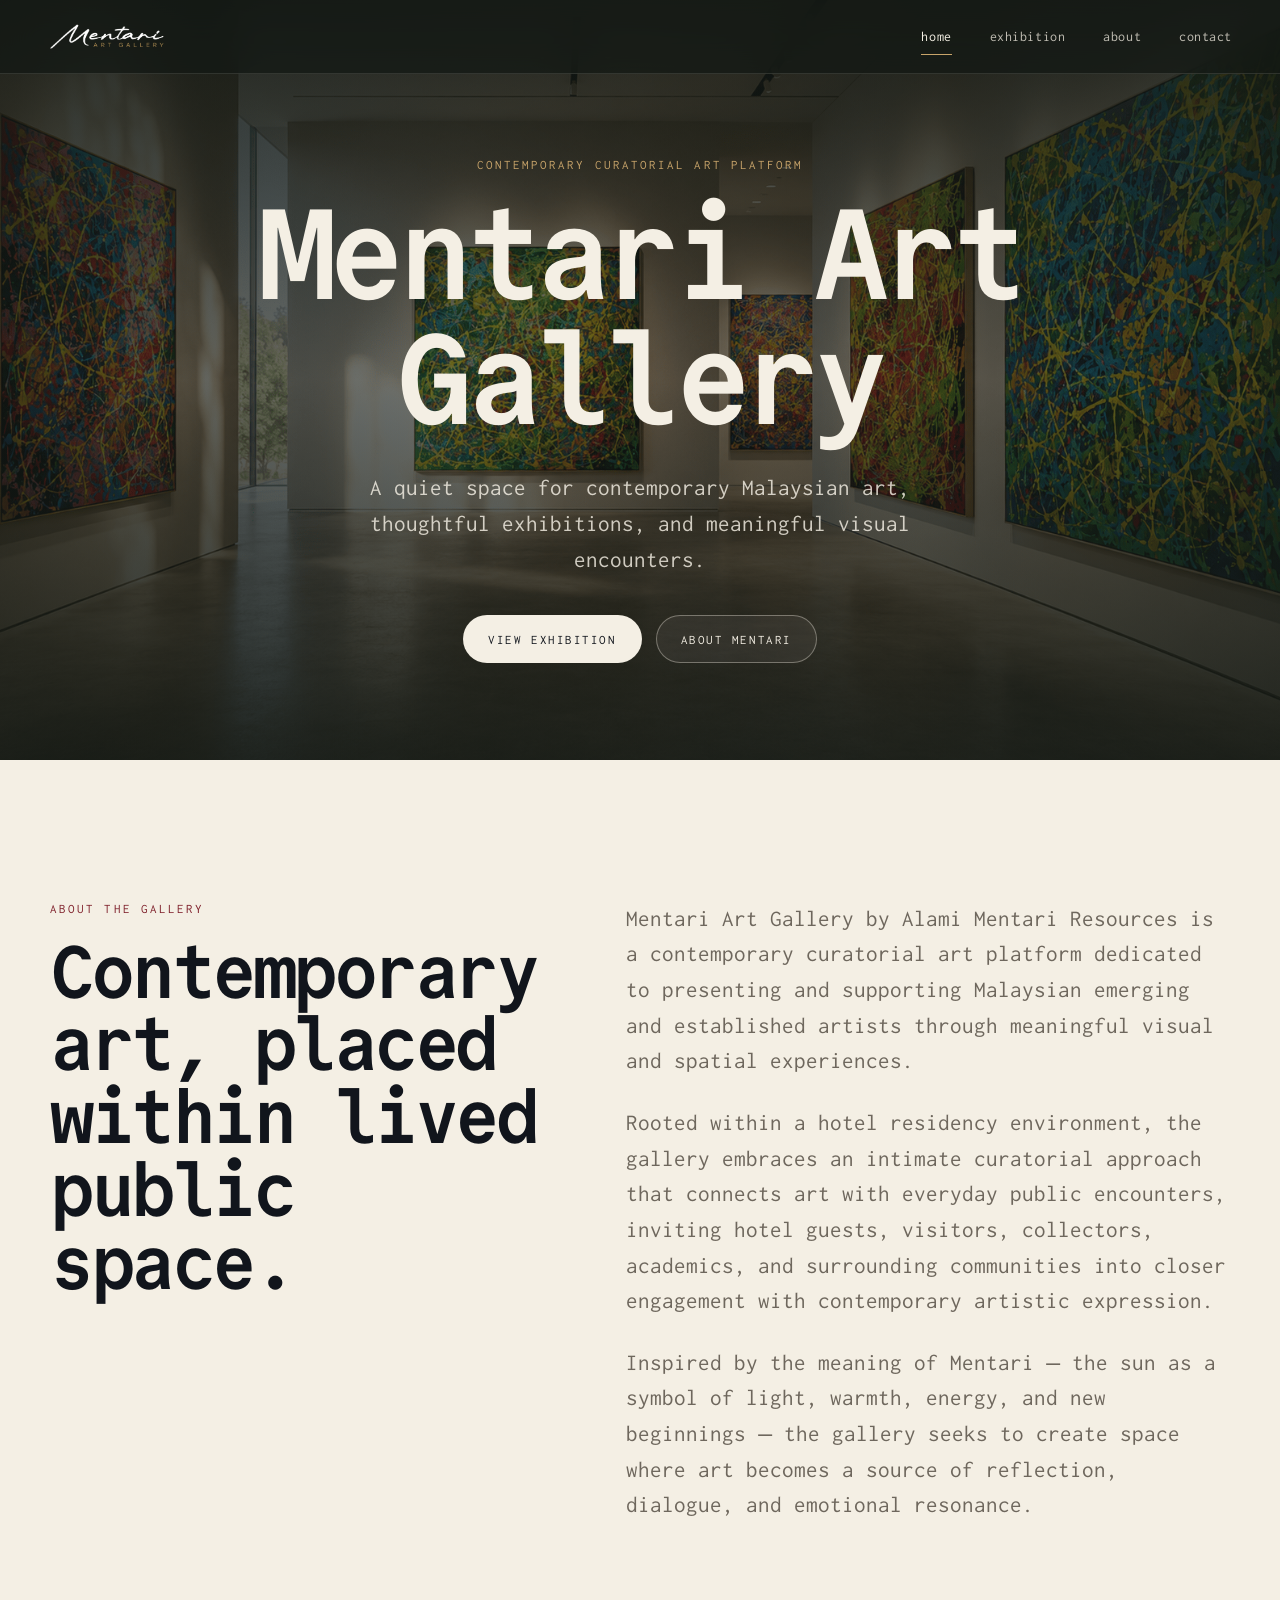
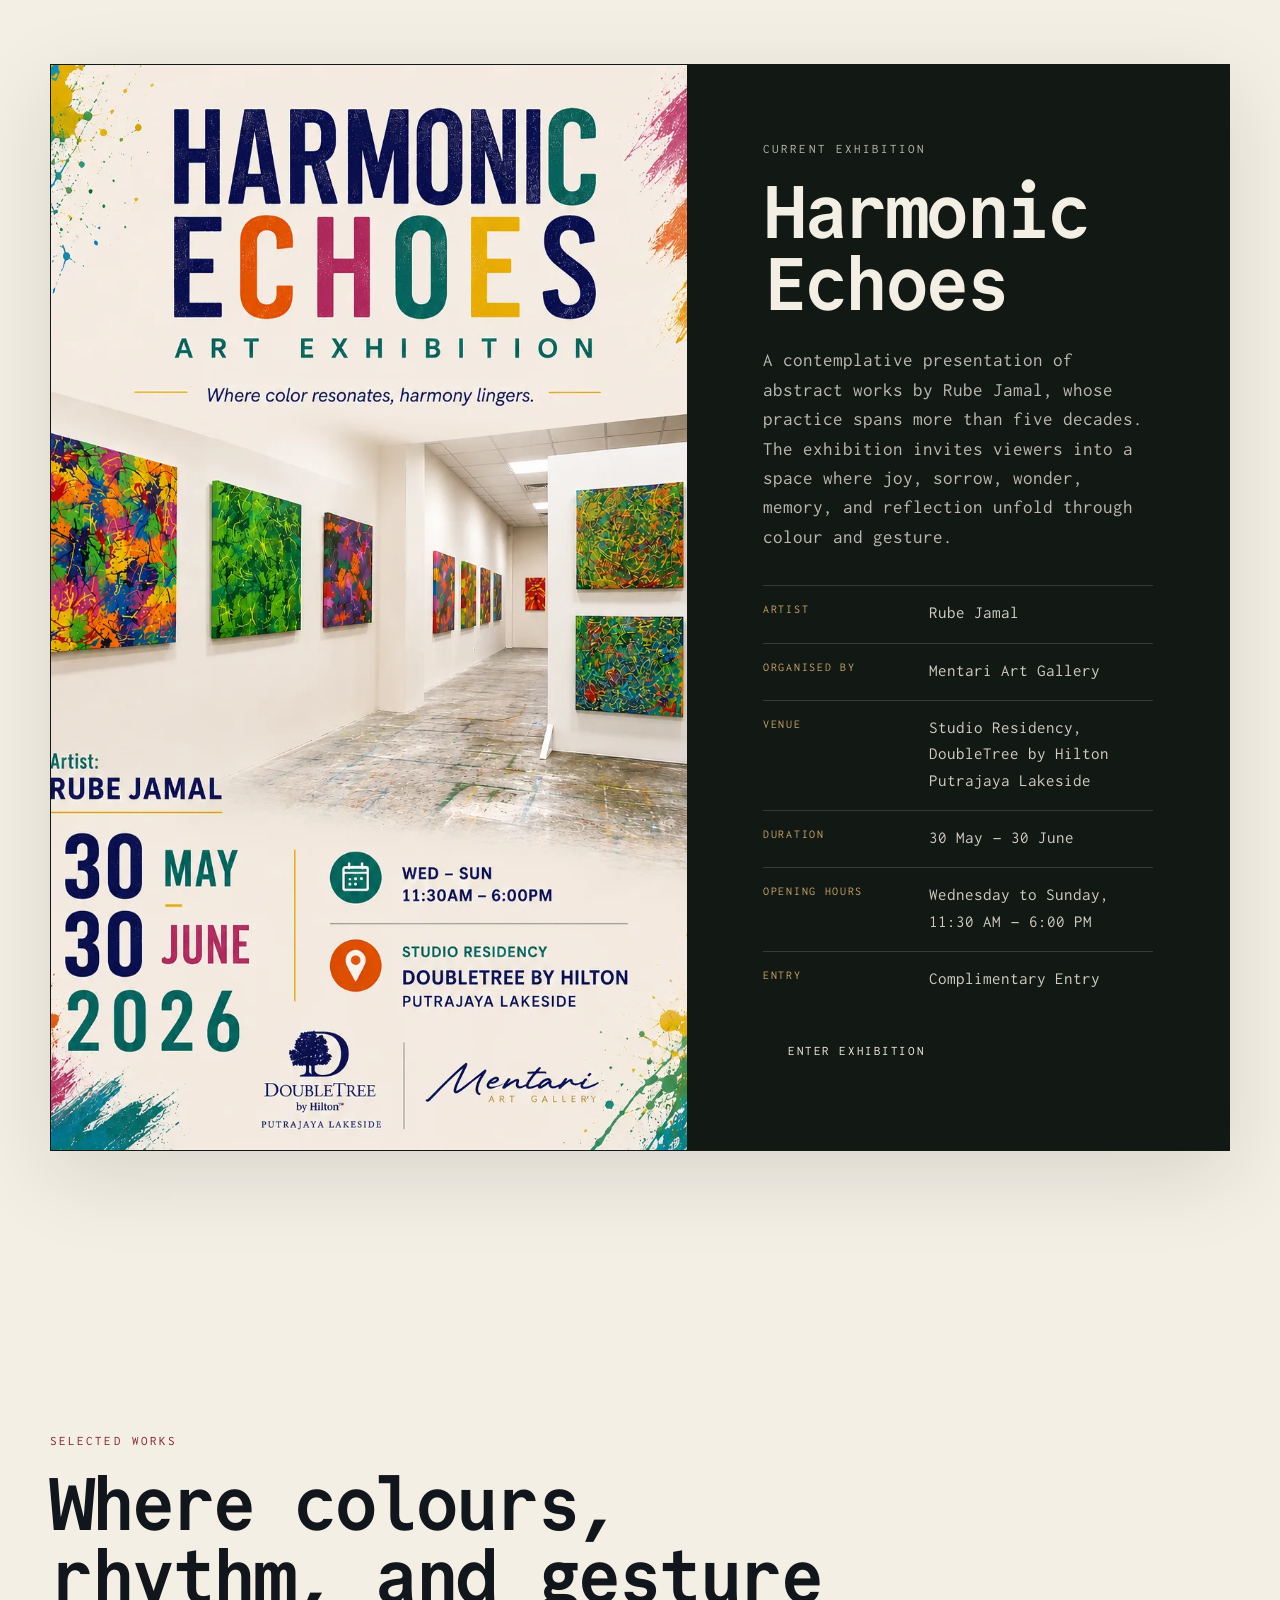
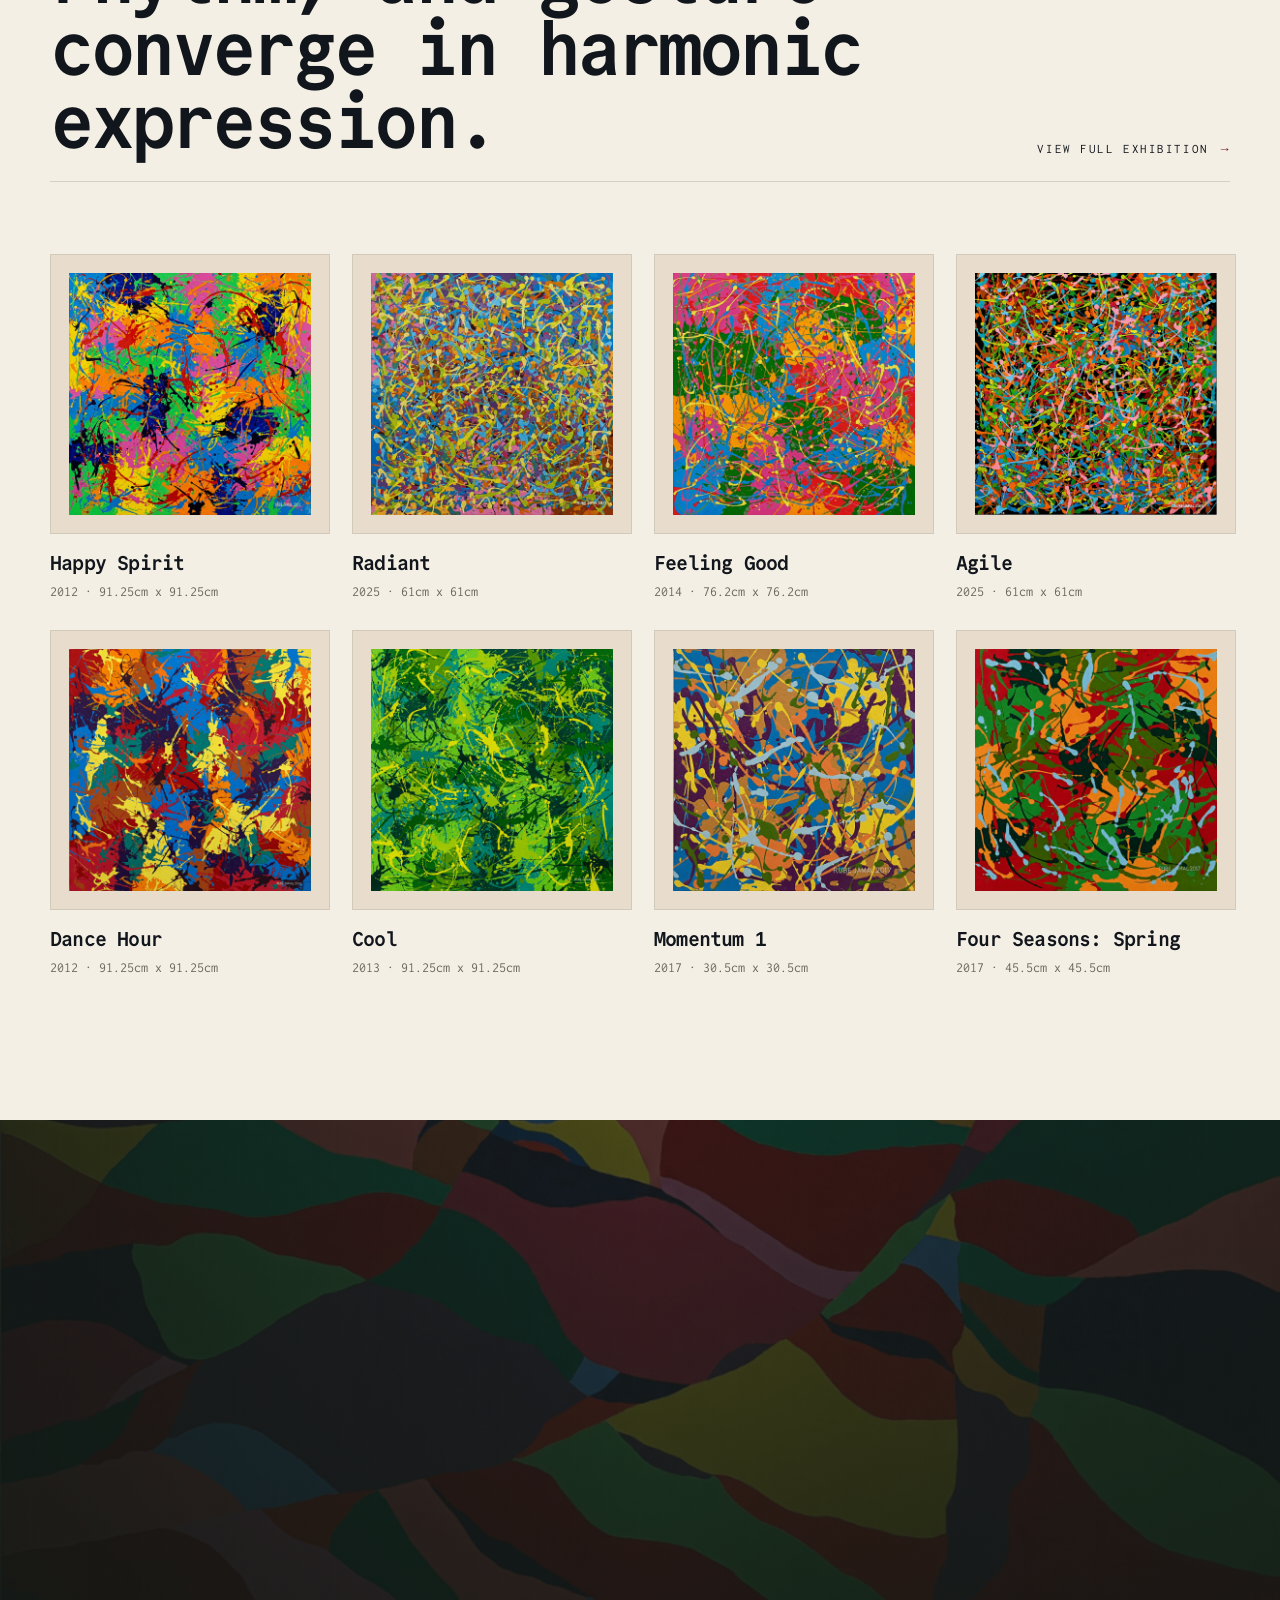
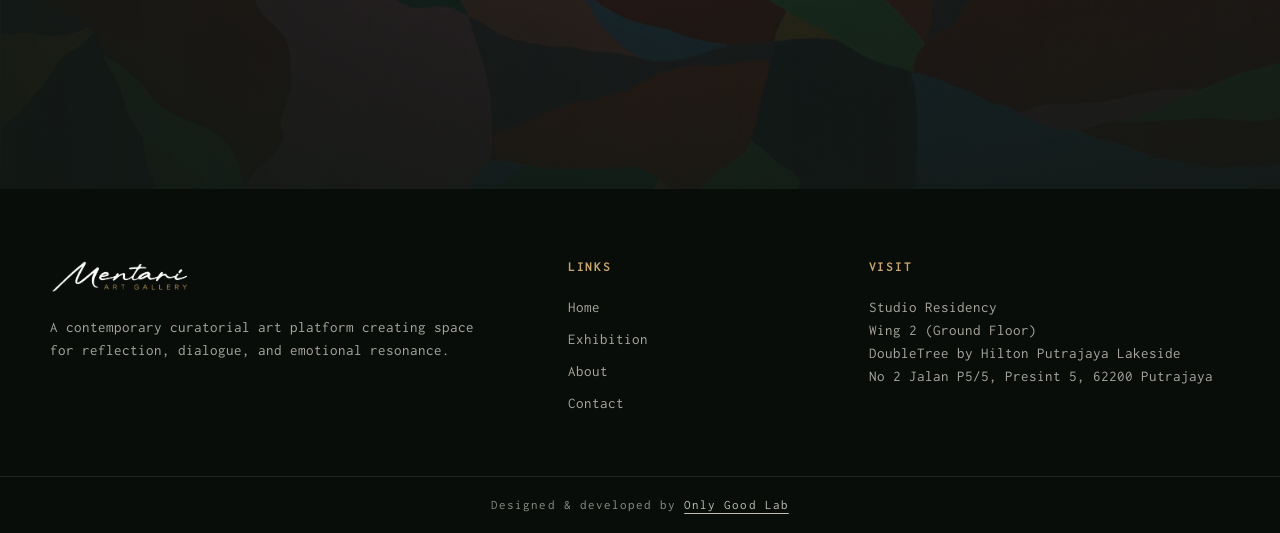
==== index.html @ 0b402d17 "Update Mentari website content and footer details" ====
<!DOCTYPE html>
<html lang="en">
<head>
  <meta charset="UTF-8" />
  <meta name="viewport" content="width=device-width, initial-scale=1.0" />
  <title>Mentari Art Gallery | Harmonic Echoes</title>
  <meta name="description" content="Mentari Art Gallery presents Harmonic Echoes, an exhibition of abstract works by Rube Jamal at Studio Residency, DoubleTree by Hilton Putrajaya Lakeside." />

  <link rel="icon" href="img/logo.png" />
  <link rel="stylesheet" href="css/style.css" />
</head>
<body>
  <header class="site-header" data-header>
    <a href="index.html" class="brand" aria-label="Mentari Art Gallery home">
      <img src="img/logo.png" alt="Mentari Art Gallery" />
    </a>

<button class="nav-toggle" type="button" aria-label="Open menu" aria-expanded="false" data-nav-toggle>
  <img src="img/menu-open.png" alt="" class="menu-icon menu-icon-open" />
  <img src="img/menu-close.png" alt="" class="menu-icon menu-icon-close" />
</button>

<nav class="site-nav" data-nav>
  <a href="index.html" class="active">home</a>
  <a href="exhibition.html">exhibition</a>
  <a href="#about">about</a>
  <a href="#visit">contact</a>
</nav>
  </header>

  <main>
<section class="hero home-hero">
  <div class="hero-bg">
    <img src="img/herobg.png" alt="" />
  </div>
  <div class="hero-overlay"></div>

  <div class="container hero-content hero-centered reveal">
<p class="eyebrow">Contemporary curatorial art platform</p>    <h1>Mentari Art Gallery</h1>
    <p class="hero-copy">
      A quiet space for contemporary Malaysian art, thoughtful exhibitions, and meaningful visual encounters.
    </p>
    <div class="hero-actions">
      <a href="exhibition.html" class="btn btn-light">View Exhibition</a>
      <a href="#about" class="btn btn-ghost-light">About Mentari</a>
    </div>
  </div>
</section>
    <section class="section about-section" id="about">
      <div class="container split-grid">
        <div class="section-kicker reveal">
          <p class="eyebrow dark">About the gallery</p>
          <h2>Contemporary art, placed within lived public space.</h2>
        </div>

        <div class="editorial-copy reveal">
          <p>
            Mentari Art Gallery by Alami Mentari Resources is a contemporary curatorial art platform dedicated to presenting and supporting Malaysian emerging and established artists through meaningful visual and spatial experiences.
          </p>
          <p>
            Rooted within a hotel residency environment, the gallery embraces an intimate curatorial approach that connects art with everyday public encounters, inviting hotel guests, visitors, collectors, academics, and surrounding communities into closer engagement with contemporary artistic expression.
          </p>
          <p>
            Inspired by the meaning of Mentari — the sun as a symbol of light, warmth, energy, and new beginnings — the gallery seeks to create space where art becomes a source of reflection, dialogue, and emotional resonance.
          </p>
        </div>
      </div>
    </section>

<section class="section feature-section" id="exhibition">
  <div class="container">
    <article class="exhibition-feature reveal">
      <div class="feature-image">
        <img src="img/exhibition.webp" alt="Harmonic Echoes exhibition view" loading="lazy" />
      </div>

      <div class="feature-panel">
        <p class="eyebrow">Current exhibition</p>
        <h2>Harmonic Echoes</h2>

        <div class="feature-mobile-image">
          <img src="img/exhibition.webp" alt="Harmonic Echoes exhibition view" loading="lazy" />
        </div>

        <p class="feature-description">
          A contemplative presentation of abstract works by Rube Jamal, whose practice spans more than five decades. The exhibition invites viewers into a space where joy, sorrow, wonder, memory, and reflection unfold through colour and gesture.
        </p>

        <dl class="info-list compact feature-info">
          <div>
            <dt>Artist</dt>
            <dd>Rube Jamal</dd>
          </div>

          <div>
            <dt>Organised by</dt>
            <dd>Mentari Art Gallery</dd>
          </div>

          <div>
            <dt>Venue</dt>
            <dd>Studio Residency, DoubleTree by Hilton Putrajaya Lakeside</dd>
          </div>

          <div>
            <dt>Duration</dt>
            <dd>30 May – 30 June</dd>
          </div>

          <div>
            <dt>Opening hours</dt>
            <dd>Wednesday to Sunday, 11:30 AM – 6:00 PM</dd>
          </div>

          <div>
            <dt>Entry</dt>
            <dd>Complimentary Entry</dd>
          </div>
        </dl>

        <a href="exhibition.html" class="btn btn-dark feature-cta">Enter Exhibition</a>
      </div>
    </article>
  </div>
</section>

    <section class="section selected-section" id="selected-works">
      <div class="container">
        <div class="section-head reveal">
          <div>
            <p class="eyebrow dark">Selected works</p>
            <h2>Where colours, rhythm, and gesture converge in harmonic expression.</h2>
          </div>
          <a href="exhibition.html#artworks" class="text-link">View Full Exhibition</a>
        </div>

        <div class="selected-grid" id="homeWorks" aria-live="polite"></div>
      </div>
    </section>

    <section class="visit-section" id="visit">
      <div class="visit-bg">
<img src="img/movement-series1.png" alt="" loading="lazy" />      </div>
      <div class="visit-overlay"></div>

      <div class="container visit-content reveal">
        <p class="eyebrow">Contact Us</p>
        <h2>Studio Residency, Putrajaya</h2>

        <div class="visit-grid">
          <div>
            <span>Contact</span>
            <a href="tel:+60122954212">+6012 295 4212</a>
            <a href="mailto:mentariartgallery@gmail.com">mentariartgallery@gmail.com</a>
          </div>
          <div>
            <span>Location</span>
            <p>
              Studio Residency<br />
              Wing 2 (Ground Floor)<br />
              DoubleTree by Hilton Putrajaya Lakeside<br />
              No 2 Jalan P5/5, Presint 5, 62200 Putrajaya
            </p>
          </div>
          <div>
            <span>Opening Hours</span>
            <p>
              Wednesday to Sunday<br />
              11:30 AM – 6:00 PM<br />
              And by appointment
            </p>
          </div>
        </div>
      </div>
    </section>
  </main>

  <footer class="site-footer">
    <div class="container footer-grid">
      <div>
        <img src="img/logo.png" alt="Mentari Art Gallery" class="footer-logo" />
        <p>
          A contemporary curatorial art platform creating space for reflection, dialogue, and emotional resonance.
        </p>
      </div>

      <div>
        <h3>Links</h3>
        <a href="index.html">Home</a>
        <a href="exhibition.html">Exhibition</a>
        <a href="#about">About</a>
        <a href="#visit">Contact</a>
      </div>

      <div>
        <h3>Visit</h3>
        <p>
          Studio Residency<br />
          Wing 2 (Ground Floor)<br />
          DoubleTree by Hilton Putrajaya Lakeside<br />
          No 2 Jalan P5/5, Presint 5, 62200 Putrajaya
        </p>
      </div>
    </div>

    <div class="footer-bottom">
      <p>Designed &amp; developed by <a href="https://www.instagram.com/onlygoodlab/" target="_blank" rel="noopener noreferrer">Only Good Lab</a></p>
    </div>
  </footer>

  <script src="js/artworks.js"></script>
  <script src="js/main.js"></script>
</body>
</html>
---- css/style.css ----
/*
  Mentari Art Gallery
  Cleaned stylesheet generated from style(93).css.
  Duplicate selector overrides were consolidated while preserving the latest cascade rules.
*/

@font-face {
  font-family: "Commit Mono";
  src: url("../fonts/CommitMono-400-Regular.otf") format("opentype");
  font-weight: 400;
  font-style: normal;
  font-display: swap;
}

@font-face {
  font-family: "Commit Mono";
  src: url("../fonts/CommitMono-700-Regular.otf") format("opentype");
  font-weight: 700;
  font-style: normal;
  font-display: swap;
}

@font-face {
  font-family: "Commit Mono";
  src: url("../fonts/CommitMono-400-Italic.otf") format("opentype");
  font-weight: 400;
  font-style: italic;
  font-display: swap;
}

@font-face {
  font-family: "Inconsolata";
  src: url("../fonts/Inconsolata.otf") format("opentype");
  font-weight: 400;
  font-style: normal;
  font-display: swap;
}

:root {
  --bg-main: #F4EFE4;
  --bg-soft: #E8DDCC;
  --text-main: #11151C;
  --text-muted: #6E675D;
  --dark-section: #121814;
  --accent-gold: #C8A46A;
  --accent-red: #7E1F2A;
  --font-heading: "Commit Mono", monospace;
  --font-body: "Inconsolata", monospace;
  --container: min(1180px, calc(100vw - 40px));
  --line-soft: rgba(17, 21, 28, 0.14);
  --line-light: rgba(244, 239, 228, 0.16);
  --shadow-soft: 0 24px 80px rgba(17, 21, 28, 0.12);
}

* {
  box-sizing: border-box;
}

html {
  scroll-behavior: smooth;
}

body {
  margin: 0;
  background: var(--bg-main);
  color: var(--text-main);
  font-family: var(--font-body);
  font-size: 17px;
  line-height: 1.55;
  overflow-x: hidden;
}

body.nav-open,
body.modal-open {
  overflow: hidden;
}

img {
  display: block;
  max-width: 100%;
}

a {
  color: inherit;
  text-decoration: none;
}

button {
  font: inherit;
}

.container {
  width: var(--container);
  margin: 0 auto;
}

.site-header {
  position: fixed;
  z-index: 100;
  top: 0;
  left: 0;
  width: 100%;
  height: 74px;
  padding: 0 clamp(18px, 4vw, 48px);
  display: flex;
  align-items: center;
  justify-content: space-between;
  color: var(--bg-main);
  border-bottom: 1px solid rgba(244, 239, 228, 0.12);
  background: rgba(18, 24, 20, 0.72);
  backdrop-filter: blur(18px);
  transition: background 280ms ease, border-color 280ms ease;
}

.site-header.is-scrolled {
  background: rgba(18, 24, 20, 0.94);
  border-color: rgba(200, 164, 106, 0.2);
}

.brand {
  display: inline-flex;
  align-items: center;
  width: 118px;
  min-height: 34px;
}

.brand img {
  width: 100%;
  max-height: 34px;
  object-fit: contain;
}

.site-nav {
  display: flex;
  align-items: center;
  gap: clamp(18px, 3vw, 38px);
  font-size: 14px;
  letter-spacing: 0.04em;
  text-transform: lowercase;
}

.site-nav a {
  position: relative;
  color: rgba(244, 239, 228, 0.76);
  transition: color 220ms ease;
}

.site-nav a::after {
  content: "";
  position: absolute;
  left: 0;
  bottom: -8px;
  width: 100%;
  height: 1px;
  background: var(--accent-gold);
  transform: scaleX(0);
  transform-origin: right;
  transition: transform 260ms ease;
}

.site-nav a:hover,
.site-nav a.active {
  color: var(--bg-main);
}

.site-nav a:hover::after,
.site-nav a.active::after {
  transform: scaleX(1);
  transform-origin: left;
}

.nav-toggle {
  display: none;
  width: 46px;
  height: 46px;
  padding: 0;
  border: 0;
  border-radius: 0;
  background: transparent;
  cursor: pointer;
}

.menu-icon {
  width: 28px;
  height: 28px;
  margin: auto;
  object-fit: contain;
  pointer-events: none;
}

.menu-icon-close {
  display: none;
}

.nav-toggle.is-open .menu-icon-open {
  display: none;
}

.nav-toggle.is-open .menu-icon-close {
  display: block;
}

.hero {
  position: relative;
  min-height: 760px;
  display: flex;
  align-items: center;
  overflow: hidden;
  color: var(--bg-main);
}

.exhibition-hero {
  min-height: 680px;
}

.hero-bg,
.hero-bg img,
.visit-bg,
.visit-bg img {
  position: absolute;
  inset: 0;
  width: 100%;
  height: 100%;
}

.hero-bg img,
.visit-bg img {
  object-fit: cover;
}

.hero-overlay {
  position: absolute;
  inset: 0;
  background: linear-gradient(90deg, rgba(18, 24, 20, 0.62), rgba(18, 24, 20, 0.42), rgba(18, 24, 20, 0.62)),
    linear-gradient(180deg, rgba(18, 24, 20, 0.78), rgba(18, 24, 20, 0.24), rgba(18, 24, 20, 0.82));
}

.hero-content {
  position: relative;
  z-index: 2;
  max-width: 820px;
  padding-top: 60px;
}

.hero-centered {
  max-width: 980px;
  margin: 0 auto;
  text-align: center;
}

.hero-centered .hero-copy {
  margin-left: auto;
  margin-right: auto;
}

.hero-centered .hero-actions {
  justify-content: center;
}

.eyebrow {
  margin: 0 0 18px;
  color: var(--accent-gold);
  font-size: 13px;
  letter-spacing: 0.16em;
  line-height: 1.3;
  text-transform: uppercase;
}

.eyebrow.dark {
  color: var(--accent-red);
}

h1,
h2,
h3 {
  font-family: var(--font-heading);
  line-height: 0.98;
  letter-spacing: -0.06em;
}

h1 {
  max-width: 980px;
  margin: 0;
  font-size: clamp(58px, 10vw, 138px);
  font-weight: 700;
}

h2 {
  margin: 0;
  font-size: clamp(38px, 5.8vw, 82px);
  font-weight: 700;
}

h3 {
  margin: 0;
  font-size: clamp(24px, 3vw, 38px);
}

.hero-copy {
  max-width: 590px;
  margin: 28px 0 0;
  color: rgba(244, 239, 228, 0.82);
  font-size: clamp(18px, 2vw, 23px);
}

.hero-actions {
  display: flex;
  flex-wrap: wrap;
  gap: 14px;
  margin-top: 38px;
}

.btn {
  display: inline-flex;
  align-items: center;
  justify-content: center;
  min-height: 48px;
  padding: 14px 24px;
  border-radius: 999px;
  border: 1px solid transparent;
  font-size: 13px;
  letter-spacing: 0.12em;
  line-height: 1;
  text-transform: uppercase;
  transition: transform 220ms ease, background 220ms ease, color 220ms ease, border-color 220ms ease;
}

.btn:hover {
  transform: translateY(-3px);
}

.btn-light {
  background: var(--bg-main);
  color: var(--text-main);
}

.btn-ghost-light {
  color: var(--bg-main);
  border-color: rgba(244, 239, 228, 0.36);
  background: rgba(244, 239, 228, 0.06);
}

.btn-dark {
  background: var(--dark-section);
  color: var(--bg-main);
}

.text-link {
  display: inline-flex;
  align-items: center;
  color: var(--text-main);
  font-size: 13px;
  letter-spacing: 0.12em;
  text-transform: uppercase;
  white-space: nowrap;
}

.text-link::after {
  content: "→";
  margin-left: 12px;
  color: var(--accent-red);
}

.section {
  padding: clamp(80px, 11vw, 150px) 0;
}

.split-grid {
  display: grid;
  grid-template-columns: 0.85fr 1.15fr;
  gap: clamp(42px, 7vw, 110px);
  align-items: start;
}

.section-kicker h2 {
  max-width: 700px;
}

.editorial-copy {
  max-width: 720px;
  color: var(--text-muted);
  font-size: clamp(19px, 2vw, 23px);
}

.editorial-copy p {
  margin: 0;
}

.editorial-copy p + p {
  margin-top: 26px;
}

.feature-section {
  padding-top: 0;
}

.exhibition-feature {
  display: grid;
  grid-template-columns: 1.08fr 0.92fr;
  min-height: 700px;
  overflow: hidden;
  border: 1px solid var(--line-soft);
  background: var(--dark-section);
  color: var(--bg-main);
  box-shadow: var(--shadow-soft);
}

.feature-image {
  min-height: 480px;
  background: var(--dark-section);
}

.feature-image img {
  width: 100%;
  height: 100%;
  min-height: 100%;
  object-fit: cover;
}

.feature-panel {
  padding: clamp(38px, 6vw, 76px);
  align-self: center;
}

.feature-panel p {
  color: rgba(244, 239, 228, 0.75);
}

.feature-panel > p:not(.eyebrow) {
  margin: 24px 0 34px;
  max-width: 560px;
  font-size: 19px;
}

.info-list {
  display: grid;
  gap: 16px;
  margin: 0;
}

.info-list.compact {
  margin-bottom: 34px;
}

.info-list div {
  display: grid;
  grid-template-columns: 150px 1fr;
  gap: 16px;
  padding-top: 14px;
  border-top: 1px solid var(--line-light);
}

.info-list dt {
  color: var(--accent-gold);
  font-size: 12px;
  letter-spacing: 0.14em;
  text-transform: uppercase;
}

.info-list dd {
  margin: 0;
  color: rgba(244, 239, 228, 0.84);
}

.section-head {
  display: flex;
  justify-content: space-between;
  gap: 28px;
  align-items: end;
  margin-bottom: clamp(38px, 6vw, 72px);
  padding-bottom: 22px;
  border-bottom: 1px solid var(--line-soft);
}

.section-head h2 {
  max-width: 850px;
}

.section-head > p {
  max-width: 420px;
  margin: 0;
  color: var(--text-muted);
  font-size: 18px;
}

.selected-grid,
.artwork-grid {
  display: grid;
  gap: 28px;
}

.selected-grid {
  grid-template-columns: repeat(4, 1fr);
}

.artwork-grid {
  grid-template-columns: repeat(3, 1fr);
}

.portrait-grid {
  grid-template-columns: repeat(4, 1fr);
}

.landscape-grid {
  grid-template-columns: repeat(2, 1fr);
}

.art-card {
  position: relative;
  min-width: 0;
  border: 0;
  padding: 0;
  background: transparent;
  text-align: left;
  color: inherit;
  cursor: pointer;
}

.art-card .art-image {
  position: relative;
  display: grid;
  place-items: center;
  min-height: 280px;
  padding: 18px;
  background: var(--bg-soft);
  border: 1px solid rgba(17, 21, 28, 0.1);
  overflow: hidden;
  transition: transform 260ms ease, border-color 260ms ease, background 260ms ease;
}

.art-card:hover .art-image {
  transform: translateY(-5px);
  border-color: rgba(126, 31, 42, 0.34);
  background: #efe6d7;
}

.art-card img {
  width: 100%;
  height: 100%;
  max-height: 420px;
  object-fit: contain;
}

.square-grid .art-image,
.selected-grid .art-image {
  aspect-ratio: 1 / 1;
}

.portrait-grid .art-image {
  aspect-ratio: 3 / 4;
}

.landscape-grid .art-image {
  aspect-ratio: 4 / 3;
}

.art-meta {
  padding-top: 18px;
}

.art-meta h3 {
  margin: 0;
  font-size: 20px;
  letter-spacing: -0.04em;
  line-height: 1.15;
}

.art-meta p {
  margin: 6px 0 0;
  color: var(--text-muted);
  font-size: 14px;
}

.visit-section {
  position: relative;
  min-height: 560px;
  display: flex;
  align-items: center;
  color: var(--bg-main);
  overflow: hidden;
}

.visit-overlay {
  position: absolute;
  inset: 0;
  background: linear-gradient(90deg, rgba(18, 24, 20, 0.88), rgba(18, 24, 20, 0.64), rgba(18, 24, 20, 0.78)),
    linear-gradient(180deg, rgba(18, 24, 20, 0.28), rgba(18, 24, 20, 0.88));
}

.visit-content {
  position: relative;
  z-index: 2;
  padding: 110px 0;
}

.visit-content h2 {
  max-width: 900px;
}

.visit-grid {
  display: grid;
  grid-template-columns: repeat(3, 1fr);
  gap: 22px;
  margin-top: 28px;
}

.visit-grid div {
  padding: 24px;
  border: 1px solid var(--line-light);
  background: rgba(244, 239, 228, 0.07);
  backdrop-filter: blur(16px);
}

.visit-grid span {
  display: block;
  margin-bottom: 14px;
  color: var(--accent-gold);
  font-size: 12px;
  letter-spacing: 0.14em;
  text-transform: uppercase;
}

.visit-grid p,
.visit-grid a {
  display: block;
  margin: 0;
  color: rgba(244, 239, 228, 0.82);
}

.visit-grid a + a {
  margin-top: 8px;
}

.statement-section {
  padding-bottom: 60px;
}

.notes-bg,
.notes-bg img,
.notes-overlay {
  position: absolute;
  inset: 0;
  width: 100%;
  height: 100%;
}

.notes-bg img {
  object-fit: cover;
}

.notes-overlay {
  background: linear-gradient(90deg, rgba(18, 24, 20, 0.92), rgba(18, 24, 20, 0.56), rgba(18, 24, 20, 0.86)),
    linear-gradient(180deg, rgba(18, 24, 20, 0.38), rgba(18, 24, 20, 0.88));
}

.notes-inner {
  position: relative;
  z-index: 2;
  width: 100%;
  display: grid;
  grid-template-columns: 1.05fr 0.95fr;
  gap: clamp(34px, 6vw, 86px);
  align-items: end;
  padding: clamp(34px, 6vw, 76px);
}

.notes-copy {
  max-width: 720px;
}

.notes-copy h2 {
  max-width: 760px;
  color: var(--bg-main);
}

.notes-copy p:not(.eyebrow) {
  max-width: 620px;
  margin: 26px 0 0;
  color: rgba(244, 239, 228, 0.78);
  font-size: clamp(18px, 2vw, 22px);
}

.notes-panel {
  padding: clamp(26px, 4vw, 42px);
  border: 1px solid rgba(244, 239, 228, 0.18);
  background: rgba(244, 239, 228, 0.08);
  backdrop-filter: blur(18px);
}

.notes-line {
  padding: 18px 0;
  border-top: 1px solid rgba(244, 239, 228, 0.16);
}

.notes-line:first-child {
  padding-top: 0;
  border-top: 0;
}

.notes-line:last-child {
  padding-bottom: 0;
}

.notes-line span {
  display: block;
  margin-bottom: 8px;
  color: var(--accent-gold);
  font-size: 12px;
  letter-spacing: 0.14em;
  text-transform: lowercase;
}

.notes-line strong {
  display: block;
  max-width: 420px;
  color: rgba(244, 239, 228, 0.9);
  font-family: var(--font-heading);
  font-size: clamp(18px, 2vw, 26px);
  line-height: 1.1;
  letter-spacing: -0.045em;
}

.dark-editorial {
  background: var(--dark-section);
  color: var(--bg-main);
}

.artist-gallery-grid {
  display: grid;
  grid-template-columns: 1fr 1fr;
  gap: clamp(38px, 7vw, 90px);
}

.artist-gallery-grid article {
  padding-top: 28px;
  border-top: 1px solid var(--line-light);
}

.artist-gallery-grid p:not(.eyebrow) {
  color: rgba(244, 239, 228, 0.72);
  font-size: 18px;
}

.archive-head {
  align-items: start;
}

.archive-group + .archive-group {
  margin-top: clamp(72px, 10vw, 120px);
}

.archive-label {
  display: flex;
  align-items: end;
  justify-content: space-between;
  gap: 28px;
  margin-bottom: 28px;
  padding-bottom: 18px;
  border-bottom: 1px solid var(--line-soft);
}

.archive-label span {
  color: var(--accent-red);
  font-size: 13px;
  letter-spacing: 0.14em;
}

.archive-label h3 {
  text-align: right;
}

.art-modal {
  position: fixed;
  inset: 0;
  z-index: 300;
  display: grid;
  place-items: center;
  padding: 22px;
  opacity: 0;
  visibility: hidden;
  transition: opacity 240ms ease, visibility 240ms ease;
}

.art-modal.is-open {
  opacity: 1;
  visibility: visible;
}

.modal-backdrop {
  position: absolute;
  inset: 0;
  background: rgba(18, 24, 20, 0.86);
  backdrop-filter: blur(12px);
}

.modal-card {
  position: relative;
  z-index: 2;
  width: min(1120px, 100%);
  max-height: calc(100vh - 44px);
  display: grid;
  grid-template-columns: 1.25fr 0.75fr;
  background: var(--bg-main);
  color: var(--text-main);
  box-shadow: 0 28px 120px rgba(0, 0, 0, 0.38);
  overflow: hidden;
}

.modal-image-wrap {
  display: grid;
  place-items: center;
  min-height: 520px;
  padding: 24px;
  background: var(--bg-soft);
}

.modal-image-wrap img {
  width: 100%;
  height: 100%;
  max-height: calc(100vh - 100px);
  object-fit: contain;
}

.modal-info {
  padding: clamp(28px, 5vw, 56px);
  align-self: center;
}

.modal-info h2 {
  margin-bottom: 28px;
  font-size: clamp(34px, 4vw, 58px);
}

.modal-info .info-list div {
  grid-template-columns: 110px 1fr;
  border-top-color: var(--line-soft);
}

.modal-info .info-list dd {
  color: var(--text-muted);
}

.modal-close {
  position: fixed;
  z-index: 4;
  top: 22px;
  right: 22px;
  min-height: 42px;
  padding: 12px 17px;
  border: 1px solid rgba(244, 239, 228, 0.28);
  border-radius: 999px;
  background: rgba(18, 24, 20, 0.78);
  color: var(--bg-main);
  font-size: 12px;
  letter-spacing: 0.12em;
  text-transform: uppercase;
  cursor: pointer;
}

.site-footer {
  background: #090d0a;
  color: var(--bg-main);
  padding: 72px 0 0;
}

.footer-grid {
  display: grid;
  grid-template-columns: 1.3fr 0.7fr 1fr;
  gap: 48px;
  padding-bottom: 60px;
}

.footer-logo {
  width: 140px;
  max-height: 42px;
  object-fit: contain;
  margin-bottom: 24px;
}

.footer-grid h3 {
  margin-bottom: 22px;
  color: var(--accent-gold);
  font-family: var(--font-body);
  font-size: 13px;
  letter-spacing: 0.14em;
  text-transform: uppercase;
}

.footer-grid p,
.footer-grid a {
  display: block;
  max-width: 430px;
  margin: 0;
  color: rgba(244, 239, 228, 0.68);
  font-size: 15px;
}

.footer-grid a + a {
  margin-top: 9px;
}

.footer-grid a:hover {
  color: var(--accent-gold);
}

.footer-bottom {
  padding: 18px 20px;
  border-top: 1px solid rgba(244, 239, 228, 0.1);
  text-align: center;
}

.footer-bottom p {
  margin: 0;
  color: rgba(244, 239, 228, 0.56);
  font-size: 13px;
  letter-spacing: 0.08em;
}

.footer-bottom a {
  color: rgba(244, 239, 228, 0.78);
  text-decoration: underline;
  text-underline-offset: 4px;
  transition: color 220ms ease;
}

.footer-bottom a:hover {
  color: var(--accent-gold);
}

.reveal {
  opacity: 0;
  transform: translateY(26px);
  transition: opacity 650ms ease, transform 650ms ease;
}

.reveal.is-visible {
  opacity: 1;
  transform: translateY(0);
}

@media (max-width: 980px) {
  .site-nav a:hover,
.site-nav a.active {
    color: var(--accent-gold);
  }

  .hero,
  .exhibition-hero {
    min-height: 700px;
  }

  .split-grid,
  .exhibition-feature,
  .artist-gallery-grid,
  .footer-grid {
    grid-template-columns: 1fr;
  }

  .feature-panel {
    padding: 40px 24px;
  }

  .selected-grid,
  .artwork-grid,
  .portrait-grid {
    grid-template-columns: repeat(2, 1fr);
  }

  .landscape-grid {
    grid-template-columns: 1fr;
  }

  .visit-grid {
    grid-template-columns: 1fr;
  }

  .notes-inner {
    grid-template-columns: 1fr;
    align-items: start;
  }

  .section-head {
    display: block;
  }

  .section-head .text-link {
    margin-top: 22px;
  }

  .modal-card {
    grid-template-columns: 1fr;
    overflow-y: auto;
  }

  .modal-image-wrap {
    min-height: 380px;
  }

}

@media (max-width: 620px) {
  :root {
    --container: min(100% - 28px, 1180px);
  }

  body {
    font-size: 16px;
  }

  .brand {
    width: 104px;
  }

  .hero,
  .exhibition-hero {
    min-height: 640px;
  }

  .hero-content {
    padding-top: 40px;
  }

  h1 {
    font-size: clamp(48px, 17vw, 78px);
  }

  h2 {
    font-size: clamp(34px, 12vw, 56px);
  }

  .hero-copy {
    font-size: 18px;
  }

  .btn {
    width: 100%;
  }

  .section {
    padding: 72px 0;
  }

  .editorial-copy {
    font-size: 18px;
  }

  .selected-grid,
  .artwork-grid,
  .portrait-grid,
  .landscape-grid {
    grid-template-columns: 1fr;
    gap: 34px;
  }

  .art-card .art-image {
    min-height: 240px;
  }

  .info-list div,
  .modal-info .info-list div {
    grid-template-columns: 1fr;
    gap: 6px;
  }

  .feature-image {
    min-height: 320px;
  }

  .notes-inner {
    padding: 32px 20px;
  }

  .notes-panel {
    padding: 22px;
  }

  .notes-line strong {
    font-size: 18px;
  }

  .archive-label {
    align-items: start;
    display: block;
  }

  .archive-label h3 {
    margin-top: 10px;
    text-align: left;
  }

  .footer-grid {
    gap: 34px;
  }

  .hero-centered {
    max-width: 100%;
  }

  .hero-centered h1 {
    max-width: 460px;
    margin-left: auto;
    margin-right: auto;
    font-size: clamp(48px, 15vw, 72px);
    line-height: 0.92;
  }

  .hero-centered .hero-copy {
    max-width: 420px;
    font-size: 16px;
    line-height: 1.55;
  }

  .hero-actions {
    width: 100%;
    gap: 12px;
  }

}

@media (max-width: 980px) {
  .site-header {
    height: 68px;
    z-index: 9999;
  }

  body.nav-open .site-header {
    background: #121814;
    border-bottom: 0;
  }

  body.nav-open .brand {
    opacity: 0;
    pointer-events: none;
  }

  .nav-toggle {
    display: grid;
    place-items: center;
    position: relative;
    z-index: 10002;
    width: 44px;
    height: 44px;
    padding: 0;
    border: 0;
    border-radius: 0;
    background: transparent;
  }

  .menu-icon {
    width: 30px;
    height: 30px;
    object-fit: contain;
  }

  .site-nav {
    position: fixed;
    inset: 0;
    z-index: 10000;
    display: flex;
    flex-direction: column;
    align-items: center;
    justify-content: center;
    gap: 14px;
    padding: 130px 24px 48px;
    background: #121814;
    opacity: 0;
    visibility: hidden;
    transform: translateY(-10px);
    transition: opacity 260ms ease,
      visibility 260ms ease,
      transform 260ms ease;
    top: 0;
    left: 0;
    width: 100vw;
    height: 100dvh;
    min-height: 100vh;
    pointer-events: none;
  }

  .site-nav.is-open {
    opacity: 1;
    visibility: visible;
    transform: translateY(0);
    pointer-events: auto;
  }

  .site-nav a {
    width: min(100%, 340px);
    padding: 18px 16px;
    border-bottom: 1px solid rgba(244, 239, 228, 0.16);
    color: rgba(244, 239, 228, 0.78);
    font-family: var(--font-body);
    font-size: 20px;
    letter-spacing: 0.08em;
    line-height: 1;
    text-align: center;
    text-transform: lowercase;
  }

  .site-nav a.active,
  .site-nav a:hover {
    color: var(--accent-gold);
  }

  .site-nav a::after {
    display: none;
  }

}

@media (max-width: 620px) {
  .home-hero .eyebrow {
    text-transform: none;
    letter-spacing: 0.08em;
    font-size: 13px;
    line-height: 1.4;
  }

  .home-hero .hero-actions {
    width: auto;
    justify-content: center;
    gap: 10px;
    margin-top: 30px;
  }

  .home-hero .btn {
    width: auto;
    min-width: 155px;
    min-height: 42px;
    padding: 12px 18px;
    font-size: 13px;
    letter-spacing: 0.04em;
    text-transform: none;
  }

  .about-section {
    padding-top: 64px;
    padding-bottom: 76px;
  }

  .about-section .split-grid {
    gap: 38px;
  }

  .about-section .eyebrow {
    margin-bottom: 18px;
    font-size: 12px;
    letter-spacing: 0.12em;
  }

  .about-section .section-kicker h2 {
    max-width: 430px;
    font-size: clamp(34px, 10vw, 44px);
    line-height: 1.02;
    letter-spacing: -0.055em;
  }

  .about-section .editorial-copy {
    display: flex;
    flex-direction: column;
    gap: 30px;
    max-width: 100%;
    font-size: 15.5px;
    line-height: 1.7;
  }

  .about-section .editorial-copy p {
    width: 82%;
    margin: 0;
    color: rgba(17, 21, 28, 0.72);
  }

  .about-section .editorial-copy p:nth-child(2) {
    margin-left: auto;
    text-align: right;
  }

  .about-section .editorial-copy p:nth-child(3) {
    margin-right: auto;
  }

  .about-section .editorial-copy p + p {
    margin-top: 0;
  }

}

.feature-mobile-image {
  display: none;
}

@media (max-width: 620px) {
  .feature-section {
    padding-top: 0;
    padding-bottom: 78px;
  }

  .feature-section .container {
    width: calc(100% - 32px);
  }

  .exhibition-feature {
    display: block;
    min-height: auto;
    border: 0;
    background: transparent;
    box-shadow: none;
    color: var(--text-main);
  }

  .exhibition-feature > .feature-image {
    display: none;
  }

  .feature-panel {
    padding: 0;
    background: transparent;
    color: var(--text-main);
  }

  .feature-panel .eyebrow {
    margin-bottom: 12px;
    color: var(--accent-red);
    font-size: 12px;
    letter-spacing: 0.1em;
    text-transform: none;
  }

  .feature-panel h2 {
    max-width: 100%;
    color: var(--text-main);
    font-size: clamp(34px, 9.4vw, 46px);
    line-height: 1;
    letter-spacing: -0.065em;
    white-space: nowrap;
  }

  .feature-mobile-image {
    display: block;
    width: min(78%, 320px);
    margin: 28px auto 30px;
  }

  .feature-mobile-image img {
    width: 100%;
    height: auto;
    object-fit: contain;
  }

  .feature-description {
    display: none;
  }

  .feature-info dt {
    margin-bottom: 5px;
    color: var(--accent-red);
    font-size: 10.5px;
    line-height: 1.2;
    letter-spacing: 0.08em;
    text-transform: none;
  }

  .feature-info dd {
    margin: 0;
    color: rgba(17, 21, 28, 0.76);
    font-size: 13px;
    line-height: 1.35;
  }

  .feature-panel .feature-cta:hover {
    background: var(--dark-section);
    color: var(--bg-main);
  }

  .feature-info {
    display: flex;
    flex-wrap: wrap;
    column-gap: 18px;
    row-gap: 22px;
    max-width: 100%;
    margin: 0 auto 34px;
    width: min(100%, 390px);
  }

  .feature-info div {
    width: calc(50% - 9px);
    display: block;
    padding: 0;
    border: 0;
    text-align: left;
  }

  .feature-panel .feature-cta {
    width: fit-content;
    min-width: 160px;
    min-height: 46px;
    padding: 13px 22px;
    border: 1px solid rgba(17, 21, 28, 0.34);
    border-radius: 999px;
    background: transparent;
    color: var(--text-main);
    font-size: 13px;
    letter-spacing: 0.04em;
    text-transform: none;
    display: flex;
    margin: 0 auto;
  }

  .selected-section {
    padding-top: 76px;
    padding-bottom: 82px;
    overflow: hidden;
  }

  .selected-section .section-head {
    margin-bottom: 34px;
    padding-bottom: 20px;
  }

  .selected-section .section-head h2 {
    max-width: 390px;
    font-size: clamp(34px, 10.4vw, 46px);
    line-height: 1.02;
    letter-spacing: -0.06em;
  }

  .selected-grid {
    display: flex;
    gap: 18px;
    overflow-x: auto;
    overflow-y: hidden;
    scroll-snap-type: none;
    scroll-behavior: auto;
    padding: 4px 0 8px;
    margin: 0;
    -webkit-overflow-scrolling: touch;
    scrollbar-width: none;
    touch-action: pan-x;
  }

  .selected-grid::-webkit-scrollbar {
    display: none;
  }

  .selected-grid .art-card {
    flex: 0 0 78%;
    max-width: 360px;
    scroll-snap-align: none;
  }

  .selected-grid .art-card .art-image {
    min-height: auto;
    aspect-ratio: 1 / 1;
    padding: 14px;
  }

  .selected-grid .art-card img {
    max-height: none;
  }

  .selected-grid .art-meta {
    padding-top: 14px;
  }

  .selected-grid .art-meta h3 {
    font-size: 18px;
    line-height: 1.15;
  }

  .selected-grid .art-meta p {
    font-size: 13px;
  }

  .visit-section {
    position: relative;
    min-height: auto;
    overflow: hidden;
  }

  .visit-section .visit-bg {
    display: none;
  }

  .visit-section::before {
    content: "";
    position: absolute;
    inset: 0;
    background: url("../img/movement-series1.png") center center / cover no-repeat;
  }

  .visit-section::after {
    content: "";
    position: absolute;
    inset: 0;
    background: linear-gradient(180deg, rgba(18, 24, 20, 0.72), rgba(18, 24, 20, 0.82)),
      linear-gradient(90deg, rgba(18, 24, 20, 0.58), rgba(18, 24, 20, 0.38));
  }

  .visit-content {
    padding: 72px 0 82px;
    position: relative;
    z-index: 2;
  }

  .visit-content .eyebrow {
    margin-bottom: 14px;
    font-size: 12px;
    letter-spacing: 0.1em;
    text-transform: none;
  }

  .visit-content h2 {
    max-width: 360px;
    font-size: clamp(36px, 11vw, 50px);
    line-height: 0.98;
    letter-spacing: -0.06em;
  }

  .visit-grid {
    display: grid;
    grid-template-columns: 1fr;
    gap: 18px;
    margin-top: 24px;
  }

  .visit-grid div {
    padding: 22px 20px;
    position: relative;
    overflow: hidden;
    min-height: 150px;
    border: 1px solid rgba(244, 239, 228, 0.14);
    background: rgba(18, 24, 20, 0.32);
    backdrop-filter: blur(10px);
  }

  .visit-grid div::before {
    content: "";
    position: absolute;
    inset: 0;
    background-size: cover;
    background-position: center;
    transform: scale(1.02);
  }

  .visit-grid div::after {
    content: "";
    position: absolute;
    inset: 0;
    background: linear-gradient(180deg, rgba(18, 24, 20, 0.72), rgba(18, 24, 20, 0.82));
  }

  .visit-grid div:nth-child(1)::before {
    background-image: url("../img/happy-spirit.png");
  }

  .visit-grid div:nth-child(2)::before {
    background-image: url("../img/feeling-good.png");
  }

  .visit-grid div:nth-child(3)::before {
    background-image: url("../img/radiant.png");
  }

  .visit-grid div > * {
    position: relative;
    z-index: 2;
  }

  .visit-grid span {
    margin-bottom: 12px;
    color: var(--accent-gold);
    font-size: 11px;
    letter-spacing: 0.12em;
    text-transform: none;
  }

  .visit-grid p,
  .visit-grid a {
    color: rgba(244, 239, 228, 0.9);
    font-size: 15px;
    line-height: 1.6;
  }

  .visit-grid a + a {
    margin-top: 8px;
  }

  .exhibition-hero {
    min-height: 610px;
  }

  .exhibition-hero .hero-content {
    max-width: 100%;
    padding-top: 36px;
  }

  .exhibition-hero .eyebrow {
    margin-bottom: 18px;
    font-size: 12px;
    letter-spacing: 0.1em;
    line-height: 1.4;
    text-transform: none;
  }

  .exhibition-hero h1 {
    max-width: 420px;
    font-size: clamp(48px, 15vw, 72px);
    line-height: 0.92;
    letter-spacing: -0.065em;
  }

  .exhibition-hero .hero-copy {
    max-width: 360px;
    margin-top: 26px;
    font-size: 16px;
    line-height: 1.55;
  }

  .statement-section {
    padding-top: 70px;
    padding-bottom: 76px;
  }

  .statement-section .split-grid {
    gap: 38px;
  }

  .statement-section .section-kicker h2 {
    max-width: 430px;
    font-size: clamp(34px, 10vw, 44px);
    line-height: 1.02;
    letter-spacing: -0.055em;
  }

  .statement-section .editorial-copy {
    display: flex;
    flex-direction: column;
    gap: 30px;
    max-width: 100%;
    font-size: 15.5px;
    line-height: 1.7;
  }

  .statement-section .editorial-copy p {
    width: 82%;
    margin: 0;
    color: rgba(17, 21, 28, 0.72);
  }

  .statement-section .editorial-copy p:nth-child(2) {
    margin-left: auto;
    text-align: right;
  }

  .statement-section .editorial-copy p + p {
    margin-top: 0;
  }

}

.exhibition-notes-section {
  position: relative;
  overflow: hidden;
  padding: 88px 0 96px;
  background: #050505 !important;
  color: var(--bg-main);
}

.exhibition-notes-section .notes-collage {
  position: absolute;
  inset: 0;
  display: grid;
  grid-template-columns: repeat(3, 1fr);
  gap: 14px;
  padding: 14px;
  opacity: 0.62;
  pointer-events: none;
  filter: saturate(1.15) contrast(1.05);
}

.exhibition-notes-section .notes-tile {
  aspect-ratio: 1 / 1;
  overflow: hidden;
  opacity: 1;
}

.exhibition-notes-section .notes-tile img {
  width: 100%;
  height: 100%;
  object-fit: cover;
}

.exhibition-notes-section .notes-tile:nth-child(1) {
  transform: rotate(-3deg);
}

.exhibition-notes-section .notes-tile:nth-child(2) {
  transform: rotate(2deg);
}

.exhibition-notes-section .notes-tile:nth-child(3) {
  transform: rotate(-1deg);
}

.exhibition-notes-section .notes-tile:nth-child(4) {
  transform: rotate(3deg);
}

.exhibition-notes-section .notes-tile:nth-child(5) {
  transform: rotate(-2deg);
}

.exhibition-notes-section .notes-tile:nth-child(6) {
  transform: rotate(2deg);
}

.exhibition-notes-section .notes-tile:nth-child(7) {
  transform: rotate(-3deg);
}

.exhibition-notes-section .notes-tile:nth-child(8) {
  transform: rotate(3deg);
}

.exhibition-notes-section .notes-tile:nth-child(9) {
  transform: rotate(-1deg);
}

.exhibition-notes-section .notes-overlay {
  position: absolute;
  inset: 0;
  background: linear-gradient(180deg, rgba(0, 0, 0, 0.46), rgba(0, 0, 0, 0.58)),
    radial-gradient(circle at center, rgba(0, 0, 0, 0.14), rgba(0, 0, 0, 0.44)) !important;
}

.exhibition-notes-content {
  position: relative;
  z-index: 2;
  text-align: center;
}

.exhibition-notes-content .notes-copy {
  max-width: 760px;
  margin: 0 auto;
}

.exhibition-notes-content .notes-copy .eyebrow {
  color: var(--accent-gold);
  text-transform: none;
}

.exhibition-notes-content .notes-copy h2 {
  max-width: 760px;
  margin-left: auto;
  margin-right: auto;
  color: var(--bg-main);
}

.exhibition-notes-content .notes-copy p:not(.eyebrow) {
  max-width: 660px;
  margin: 24px auto 0;
  color: rgba(244, 239, 228, 0.9);
}

.notes-facts {
  width: min(100%, 980px);
  margin: 42px auto 0;
}

.notes-facts-row {
  display: grid;
  justify-content: center;
  gap: 20px;
}

.notes-facts-row-top {
  grid-template-columns: repeat(3, minmax(0, 1fr));
}

.notes-facts-row-bottom {
  grid-template-columns: repeat(4, minmax(0, 1fr));
  margin-top: 20px;
}

.notes-fact {
  text-align: center;
}

.notes-fact span {
  display: block;
  margin-bottom: 7px;
  color: var(--accent-gold);
  font-size: 12px;
  letter-spacing: 0.1em;
  text-transform: none;
}

.notes-fact strong {
  display: block;
  color: rgba(244, 239, 228, 0.96);
  font-family: var(--font-heading);
  font-size: clamp(15px, 1.6vw, 21px);
  line-height: 1.3;
  letter-spacing: -0.03em;
}

@media (max-width: 620px) {
  .exhibition-notes-section {
    padding: 58px 0 66px;
  }

  .exhibition-notes-section .notes-collage {
    grid-template-columns: repeat(3, 1fr);
    gap: 8px;
    padding: 8px;
    opacity: 0.58;
  }

  .exhibition-notes-section .notes-overlay {
    background: linear-gradient(180deg, rgba(0, 0, 0, 0.44), rgba(0, 0, 0, 0.56)),
      radial-gradient(circle at center, rgba(0, 0, 0, 0.08), rgba(0, 0, 0, 0.38)) !important;
  }

  .exhibition-notes-content .notes-copy h2 {
    max-width: 100%;
    font-size: clamp(34px, 10vw, 44px);
    line-height: 1.02;
    letter-spacing: -0.055em;
  }

  .exhibition-notes-content .notes-copy p:not(.eyebrow) {
    font-size: 15.5px;
    line-height: 1.7;
  }

  .notes-facts {
    margin-top: 34px;
  }

  .notes-facts-row-top {
    grid-template-columns: repeat(3, 1fr);
    gap: 12px;
  }

  .notes-facts-row-bottom {
    grid-template-columns: repeat(4, 1fr);
    gap: 10px;
    margin-top: 16px;
  }

  .notes-fact span {
    font-size: 9px;
  }

  .notes-fact strong {
    font-size: 11px;
  }

}

.about-slider-dots {
  display: none;
}

@media (max-width: 620px) {
  .dark-editorial {
    padding-top: 74px;
    padding-bottom: 82px;
    overflow: hidden;
  }

  .artist-gallery-grid {
    width: calc(100% - 32px);
    display: flex;
    grid-template-columns: none;
    gap: 0;
    overflow-x: auto;
    overflow-y: hidden;
    scroll-snap-type: x mandatory;
    scroll-behavior: smooth;
    padding: 0;
    margin: 0 auto;
    -webkit-overflow-scrolling: touch;
    scrollbar-width: none;
  }

  .artist-gallery-grid::-webkit-scrollbar {
    display: none;
  }

  .artist-gallery-grid article {
    flex: 0 0 100%;
    max-width: 100%;
    scroll-snap-align: center;
    padding: 0 8px;
    border-top: 0;
    text-align: center;
  }

  .artist-gallery-grid article::after {
    content: none !important;
    display: none !important;
  }

  .artist-gallery-grid article .eyebrow {
    margin-bottom: 18px;
    font-size: 12px;
    letter-spacing: 0.1em;
    text-transform: none;
  }

  .artist-gallery-grid article h2 {
    max-width: 100%;
    margin-left: auto;
    margin-right: auto;
    font-size: clamp(38px, 11vw, 52px);
    line-height: 0.98;
    letter-spacing: -0.06em;
    text-align: center;
  }

  .artist-gallery-grid article p:not(.eyebrow) {
    max-width: 92%;
    margin-left: auto;
    margin-right: auto;
    color: rgba(244, 239, 228, 0.78);
    font-size: 15.5px;
    line-height: 1.7;
    text-align: center;
  }

  .artist-gallery-grid article p:not(.eyebrow) + p:not(.eyebrow) {
    margin-top: 22px;
  }

  .about-slider-dots {
    display: flex;
    justify-content: center;
    gap: 10px;
    margin-top: 34px;
  }

  .about-dot {
    width: 9px;
    height: 9px;
    padding: 0;
    border: 1px solid rgba(244, 239, 228, 0.58);
    border-radius: 999px;
    background: transparent;
    cursor: pointer;
  }

  .about-dot.is-active {
    background: var(--accent-gold);
    border-color: var(--accent-gold);
  }

  .archive-section {
    padding-top: 76px;
    padding-bottom: 88px;
    overflow: hidden;
  }

  .archive-intro {
    margin-bottom: 46px;
  }

  .archive-intro .eyebrow {
    margin-bottom: 14px;
    font-size: 12px;
    letter-spacing: 0.1em;
    text-transform: none;
  }

  .archive-intro h2 {
    max-width: 390px;
    font-size: clamp(34px, 10.5vw, 46px);
    line-height: 1.02;
    letter-spacing: -0.06em;
  }

  .archive-intro p:not(.eyebrow) {
    max-width: 340px;
    margin: 18px 0 0;
    color: rgba(17, 21, 28, 0.68);
    font-size: 15.5px;
    line-height: 1.65;
  }

  .archive-group {
    margin-top: 0;
  }

  .archive-group + .archive-group {
    margin-top: 68px;
  }

  .clean-label {
    display: block;
    margin-bottom: 22px;
    padding-bottom: 14px;
    border-bottom: 1px solid rgba(17, 21, 28, 0.14);
  }

  .clean-label span {
    display: none !important;
  }

  .clean-label h3 {
    max-width: 100%;
    margin: 0;
    font-size: clamp(28px, 8.8vw, 38px);
    line-height: 1;
    letter-spacing: -0.055em;
    text-align: left;
  }

  .artwork-slider {
    display: flex;
    gap: 18px;
    overflow-x: auto;
    overflow-y: hidden;
    padding: 0 0 14px;
    margin: 0;
    scroll-behavior: smooth;
    -webkit-overflow-scrolling: touch;
    scrollbar-width: none;
  }

  .artwork-slider::-webkit-scrollbar {
    display: none;
  }

  .artwork-slider .art-card {
    position: relative;
    flex: 0 0 76%;
    max-width: 340px;
    min-width: 0;
    display: block;
    text-align: left;
    overflow: visible;
  }

  .artwork-slider-square .art-image {
    aspect-ratio: 1 / 1;
  }

  .artwork-slider-portrait .art-card {
    flex-basis: 58%;
    max-width: 260px;
  }

  .artwork-slider-portrait .art-image {
    aspect-ratio: 3 / 4;
  }

  .archive-section .art-image {
    position: relative;
    display: grid;
    place-items: center;
    min-height: auto;
    padding: 12px;
    background: var(--bg-soft);
    border: 1px solid rgba(17, 21, 28, 0.12);
    overflow: hidden;
  }

  .archive-section .art-image img {
    width: 100%;
    height: 100%;
    max-height: none;
    object-fit: contain;
  }

  .archive-section .art-meta {
    position: static;
    display: block;
    padding-top: 13px;
    margin: 0;
    background: transparent;
    transform: none;
  }

  .archive-section .art-meta h3 {
    margin: 0;
    color: var(--text-main);
    font-size: 17px;
    line-height: 1.15;
    letter-spacing: -0.035em;
  }

  .archive-section .art-meta p {
    margin: 6px 0 0;
    color: rgba(17, 21, 28, 0.62);
    font-size: 12.5px;
    line-height: 1.35;
  }

  .artwork-landscape-feature {
    display: flex;
    justify-content: center;
  }

  .artwork-landscape-feature .art-card {
    width: min(100%, 370px);
    text-align: center;
  }

  .artwork-landscape-feature .art-image {
    aspect-ratio: 4 / 3;
  }

  .artwork-landscape-feature .art-meta {
    text-align: center;
  }

  .modal-close {
    top: 14px;
    right: 14px;
    min-height: 36px;
    padding: 10px 14px;
    font-size: 11px;
    z-index: 305;
    border-radius: 999px;
  }

  .art-modal {
    padding: 12px !important;
    align-items: center !important;
    justify-content: center !important;
    display: flex !important;
  }

  .modal-card {
    max-height: calc(100dvh - 24px) !important;
    width: calc(100vw - 24px) !important;
    display: flex !important;
    flex-direction: column !important;
    overflow: hidden !important;
    background: var(--bg-main) !important;
    color: var(--text-main) !important;
    overflow-y: auto;
    max-width: 470px !important;
    min-width: calc(100vw - 24px) !important;
    height: min(84dvh, 700px) !important;
  }

  .modal-image-wrap {
    min-height: 280px !important;
    padding: 16px 16px 0 !important;
    flex: 0 0 auto;
    height: 42% !important;
    background: var(--bg-main) !important;
    width: 100% !important;
    max-height: 320px !important;
    display: flex !important;
    align-items: center !important;
    justify-content: center !important;
  }

  .modal-image-wrap img {
    width: 100% !important;
    height: 100% !important;
    max-height: 100% !important;
    object-fit: contain !important;
    max-width: 100% !important;
  }

  .modal-info {
    padding: 18px 30px 26px !important;
    flex: 1 1 auto !important;
    min-height: 0 !important;
    overflow-y: auto !important;
    width: 100% !important;
    background: var(--bg-main) !important;
    overflow: visible;
  }

  .modal-info .eyebrow {
    margin-bottom: 10px;
    font-size: 11px;
    letter-spacing: 0.09em;
    text-transform: none;
    display: none !important;
  }

  .modal-info h2 {
    margin-bottom: 16px;
    font-size: clamp(28px, 8vw, 38px) !important;
    line-height: 1 !important;
    letter-spacing: -0.055em !important;
    margin: 0 0 18px !important;
    color: var(--text-main) !important;
  }

  .modal-info .info-list {
    gap: 0 !important;
    display: grid !important;
    margin: 0 !important;
  }

  .modal-info .info-list div {
    display: grid !important;
    grid-template-columns: 88px 1fr !important;
    gap: 12px !important;
    padding-top: 10px;
    border-top: 1px solid rgba(17, 21, 28, 0.14) !important;
    padding: 10px 0 !important;
  }

  .modal-info .info-list dt {
    font-size: 10px !important;
    letter-spacing: 0.09em !important;
    color: var(--accent-gold) !important;
    line-height: 1.2;
    text-transform: uppercase !important;
  }

  .modal-info .info-list dd {
    font-size: 13px !important;
    line-height: 1.35 !important;
    margin: 0 !important;
    color: rgba(17, 21, 28, 0.72) !important;
  }

}
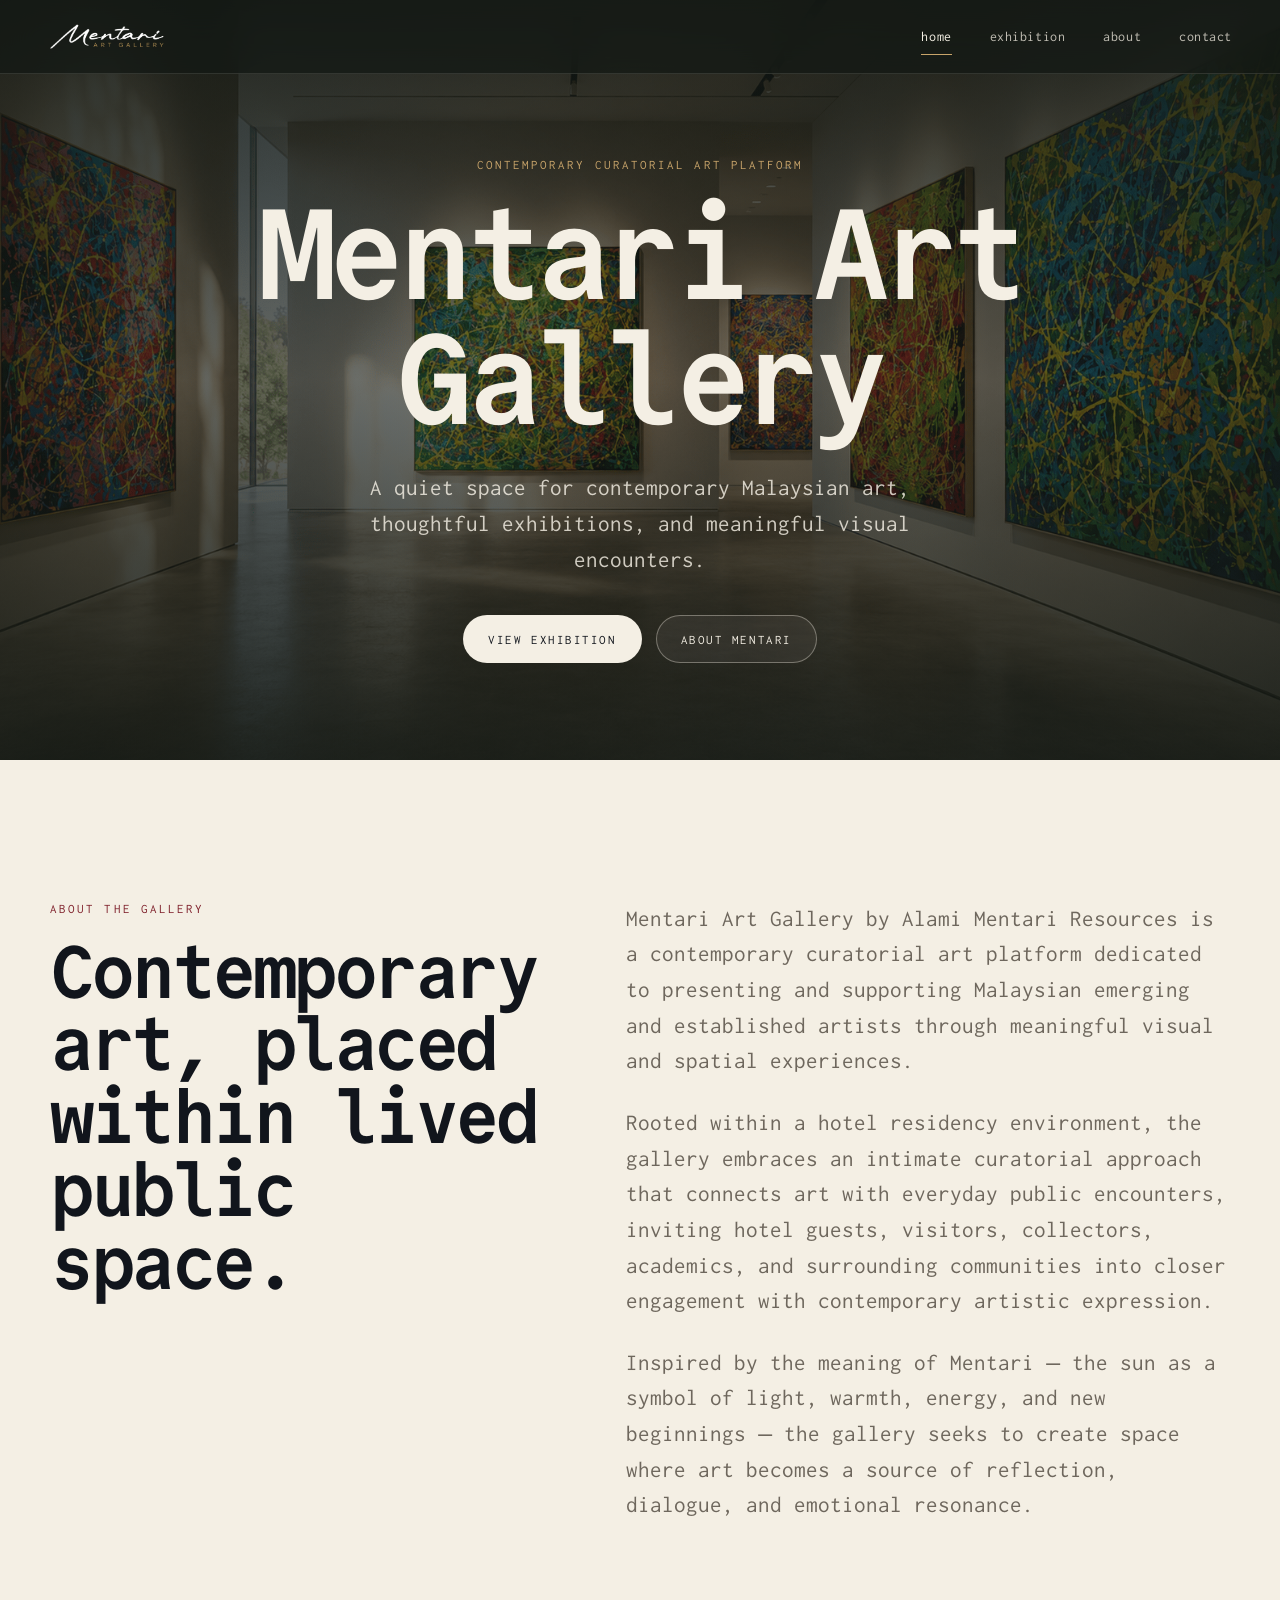
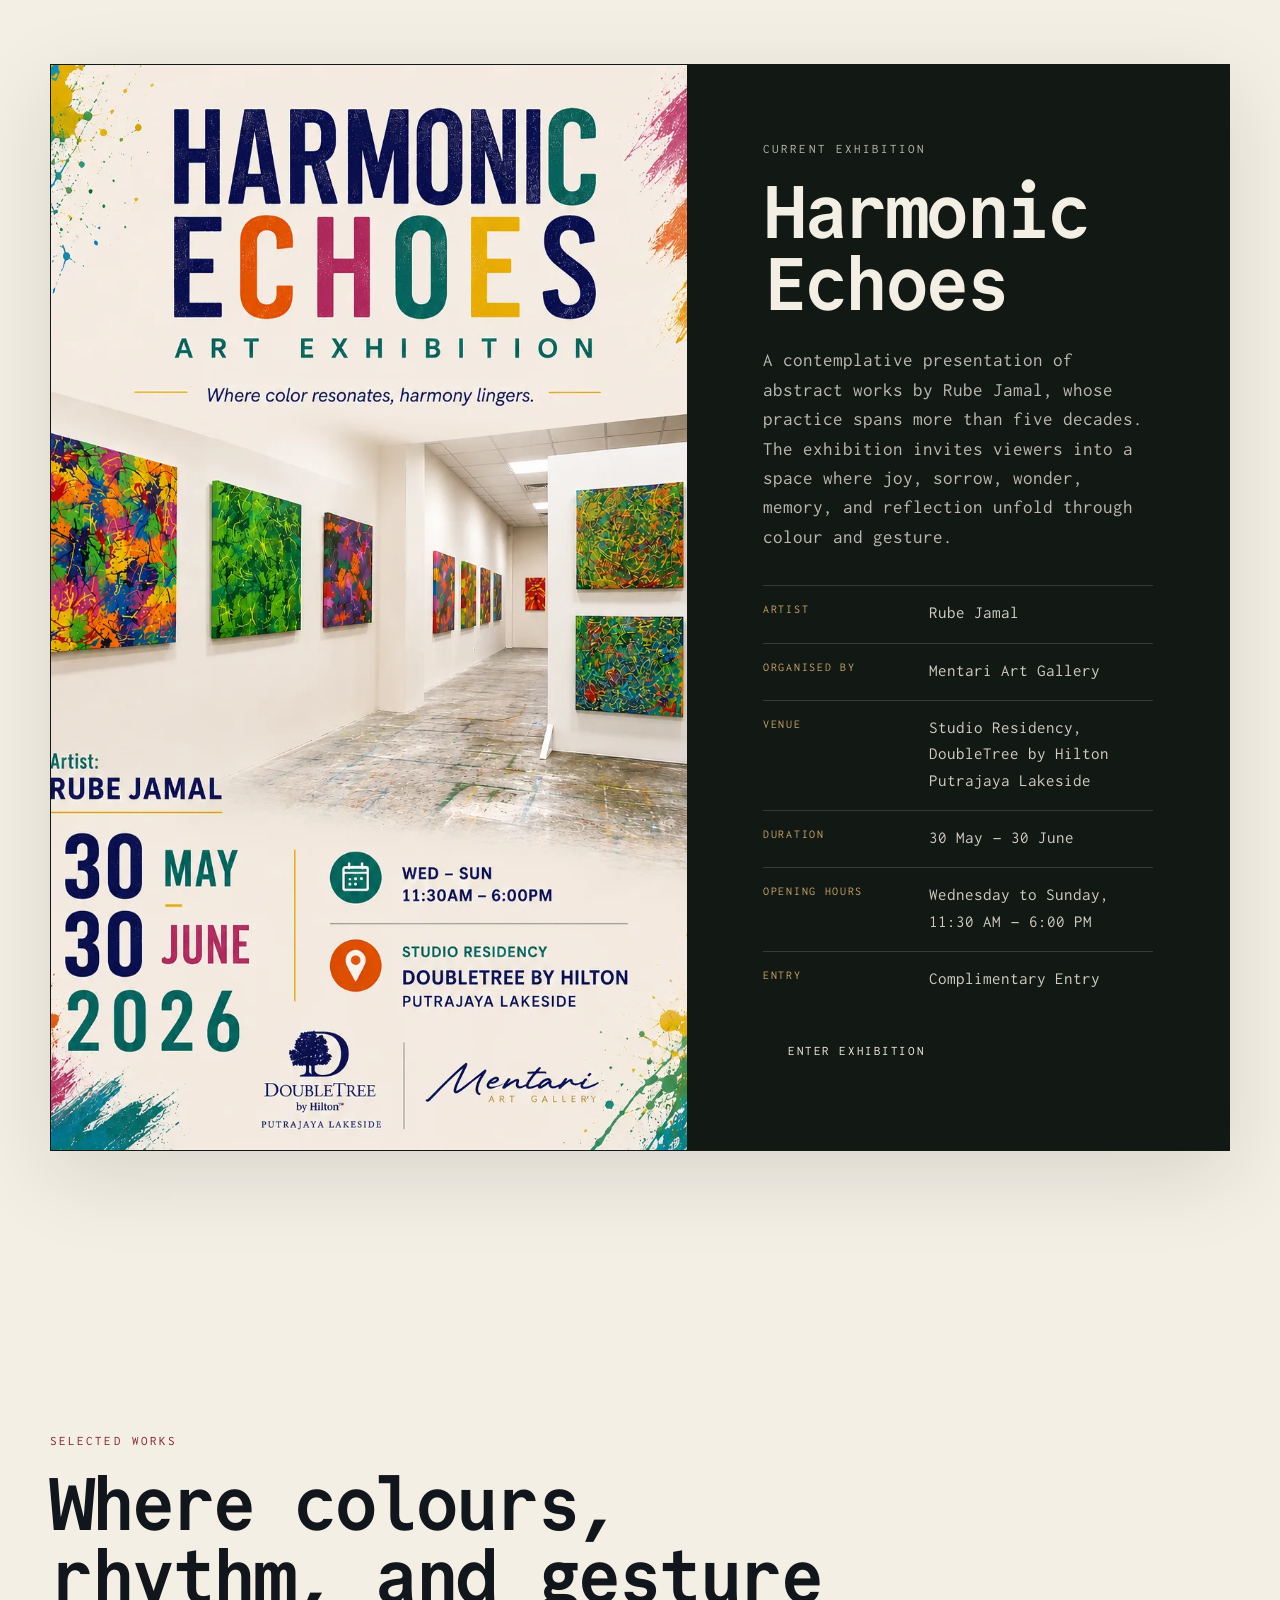
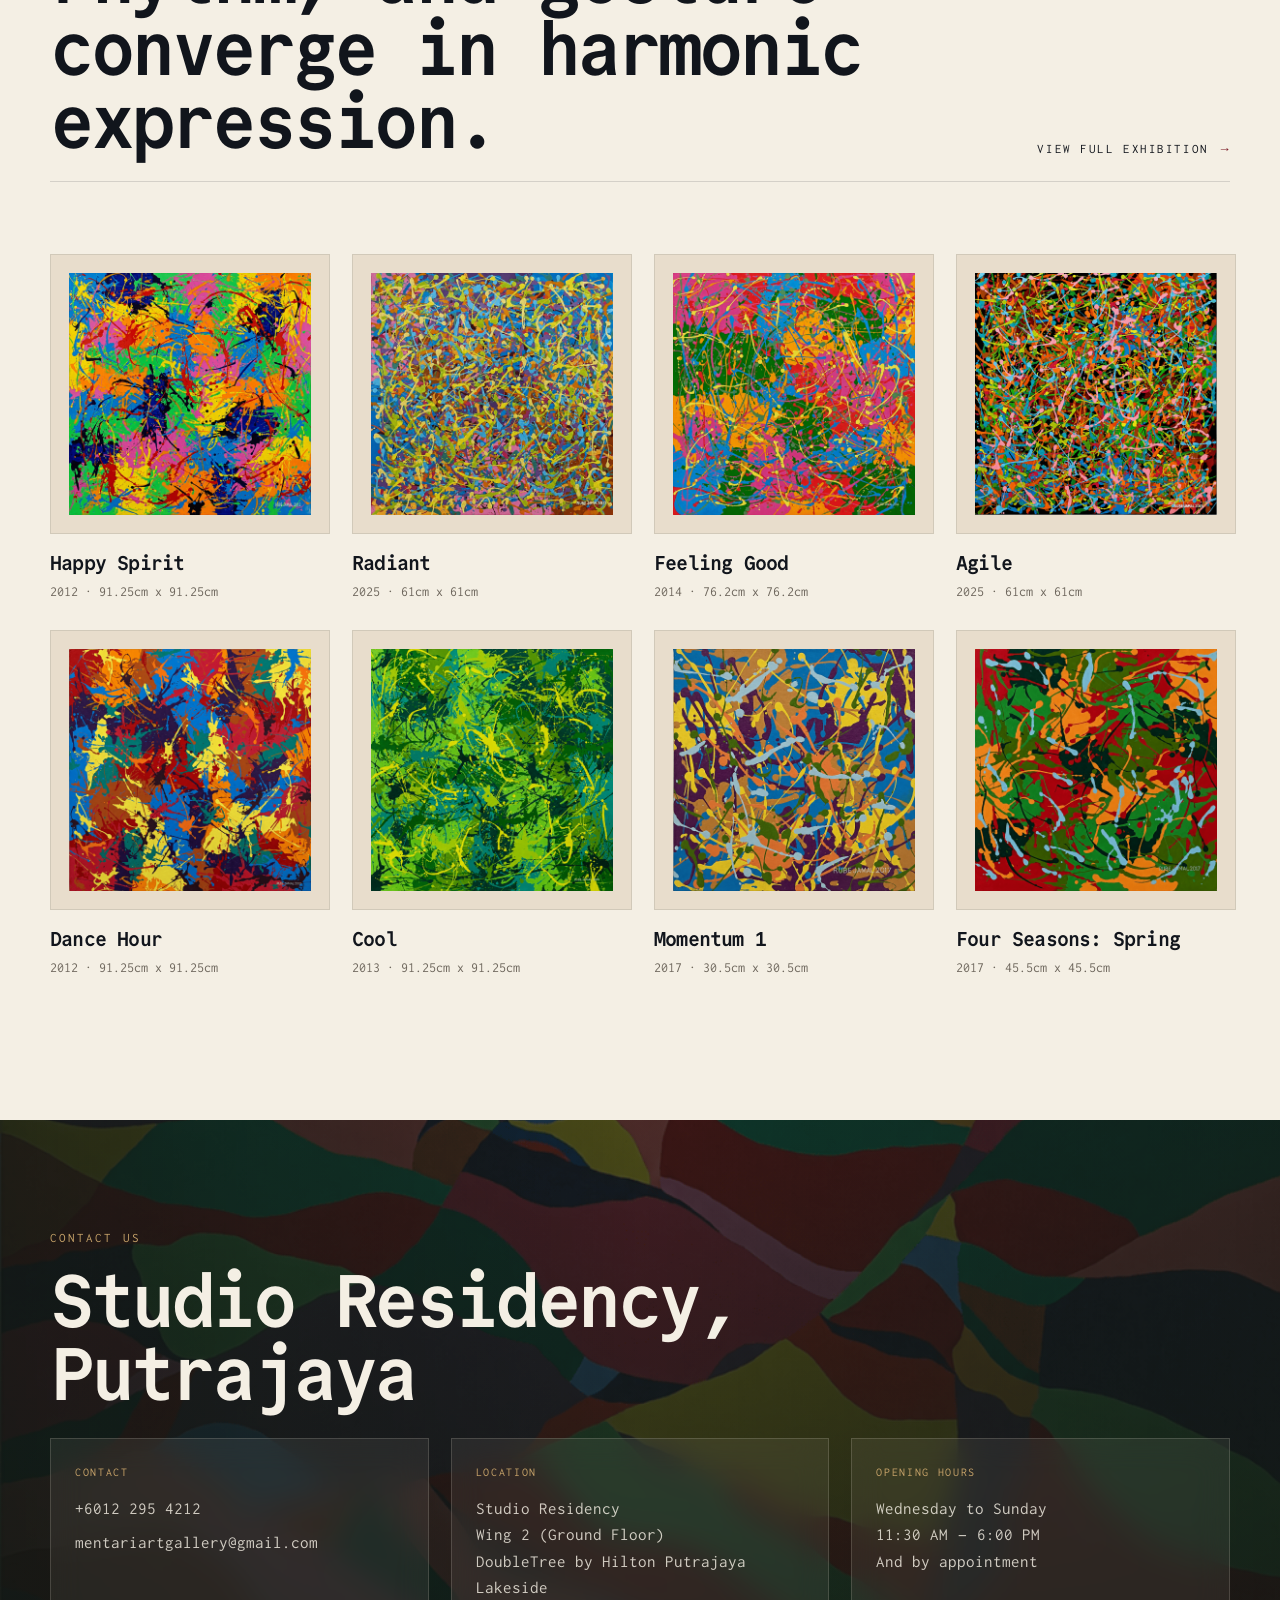
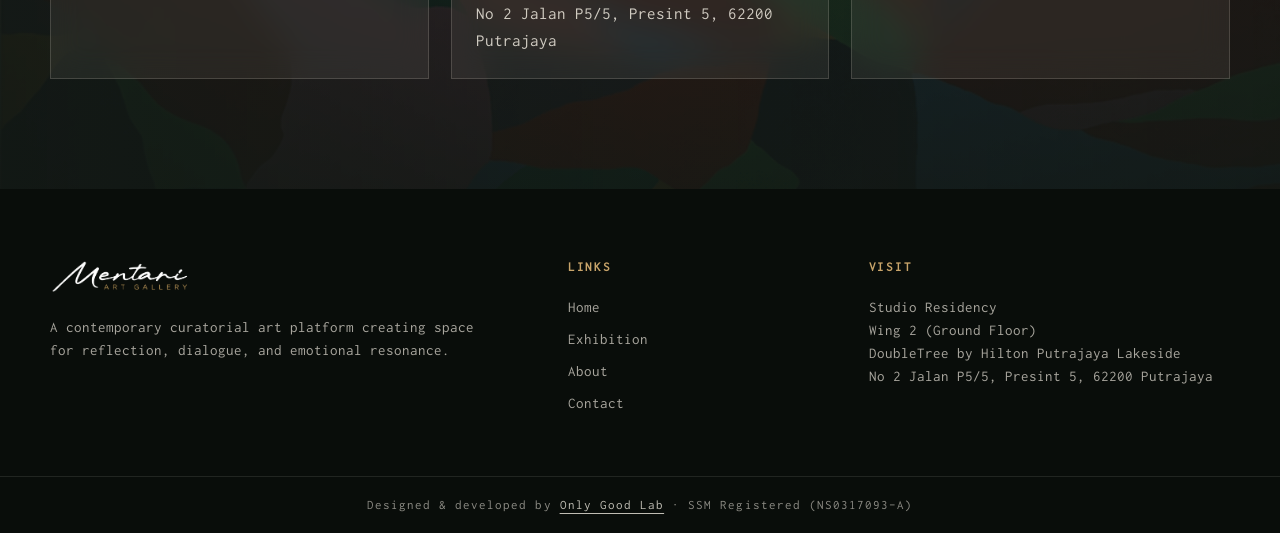
==== commit 8c0b9bac: "Update Mentari website content" ====
--- a/index.html
+++ b/index.html
@@ -204,7 +204,7 @@
     </div>
 
     <div class="footer-bottom">
-      <p>Designed &amp; developed by <a href="https://www.instagram.com/onlygoodlab/" target="_blank" rel="noopener noreferrer">Only Good Lab</a></p>
+      <p>Designed &amp; developed by <a href="https://www.instagram.com/onlygoodlab/" target="_blank" rel="noopener noreferrer">Only Good Lab</a> · SSM Registered (NS0317093-A)</p>
     </div>
   </footer>
 
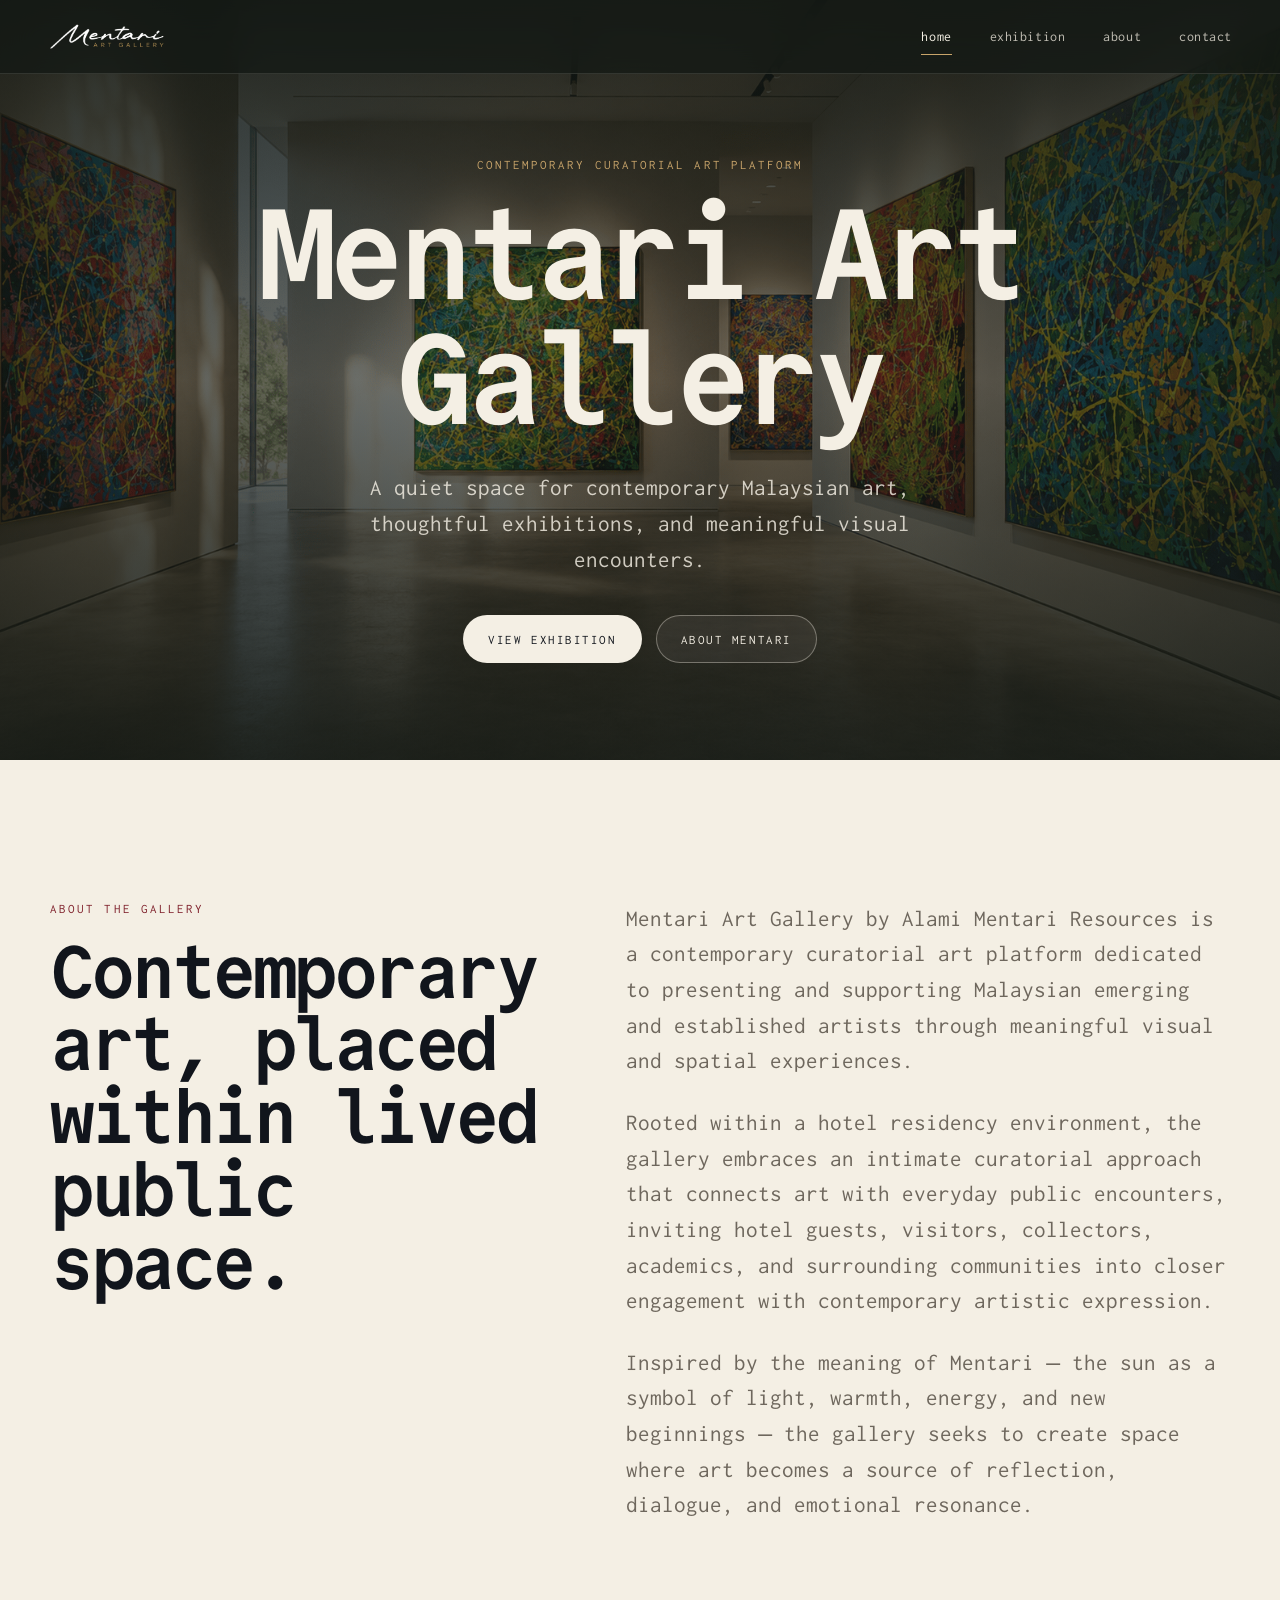
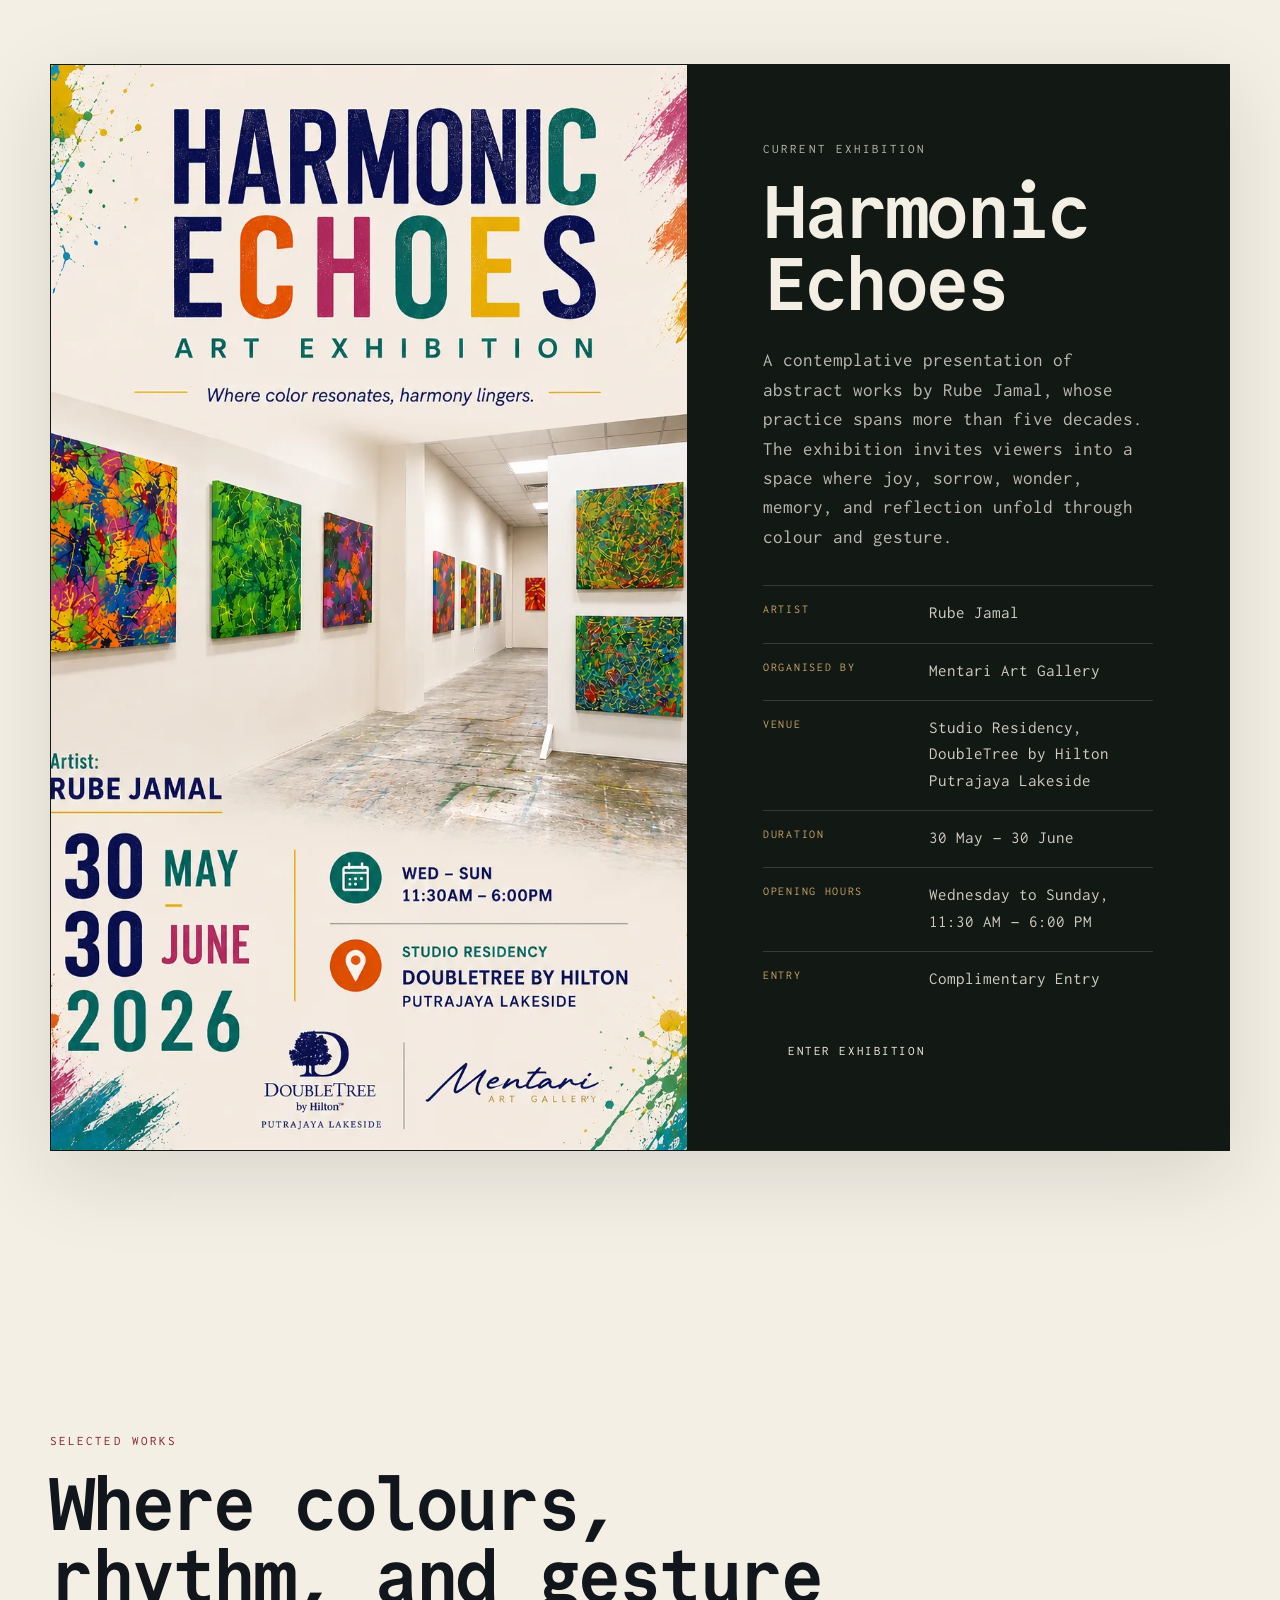
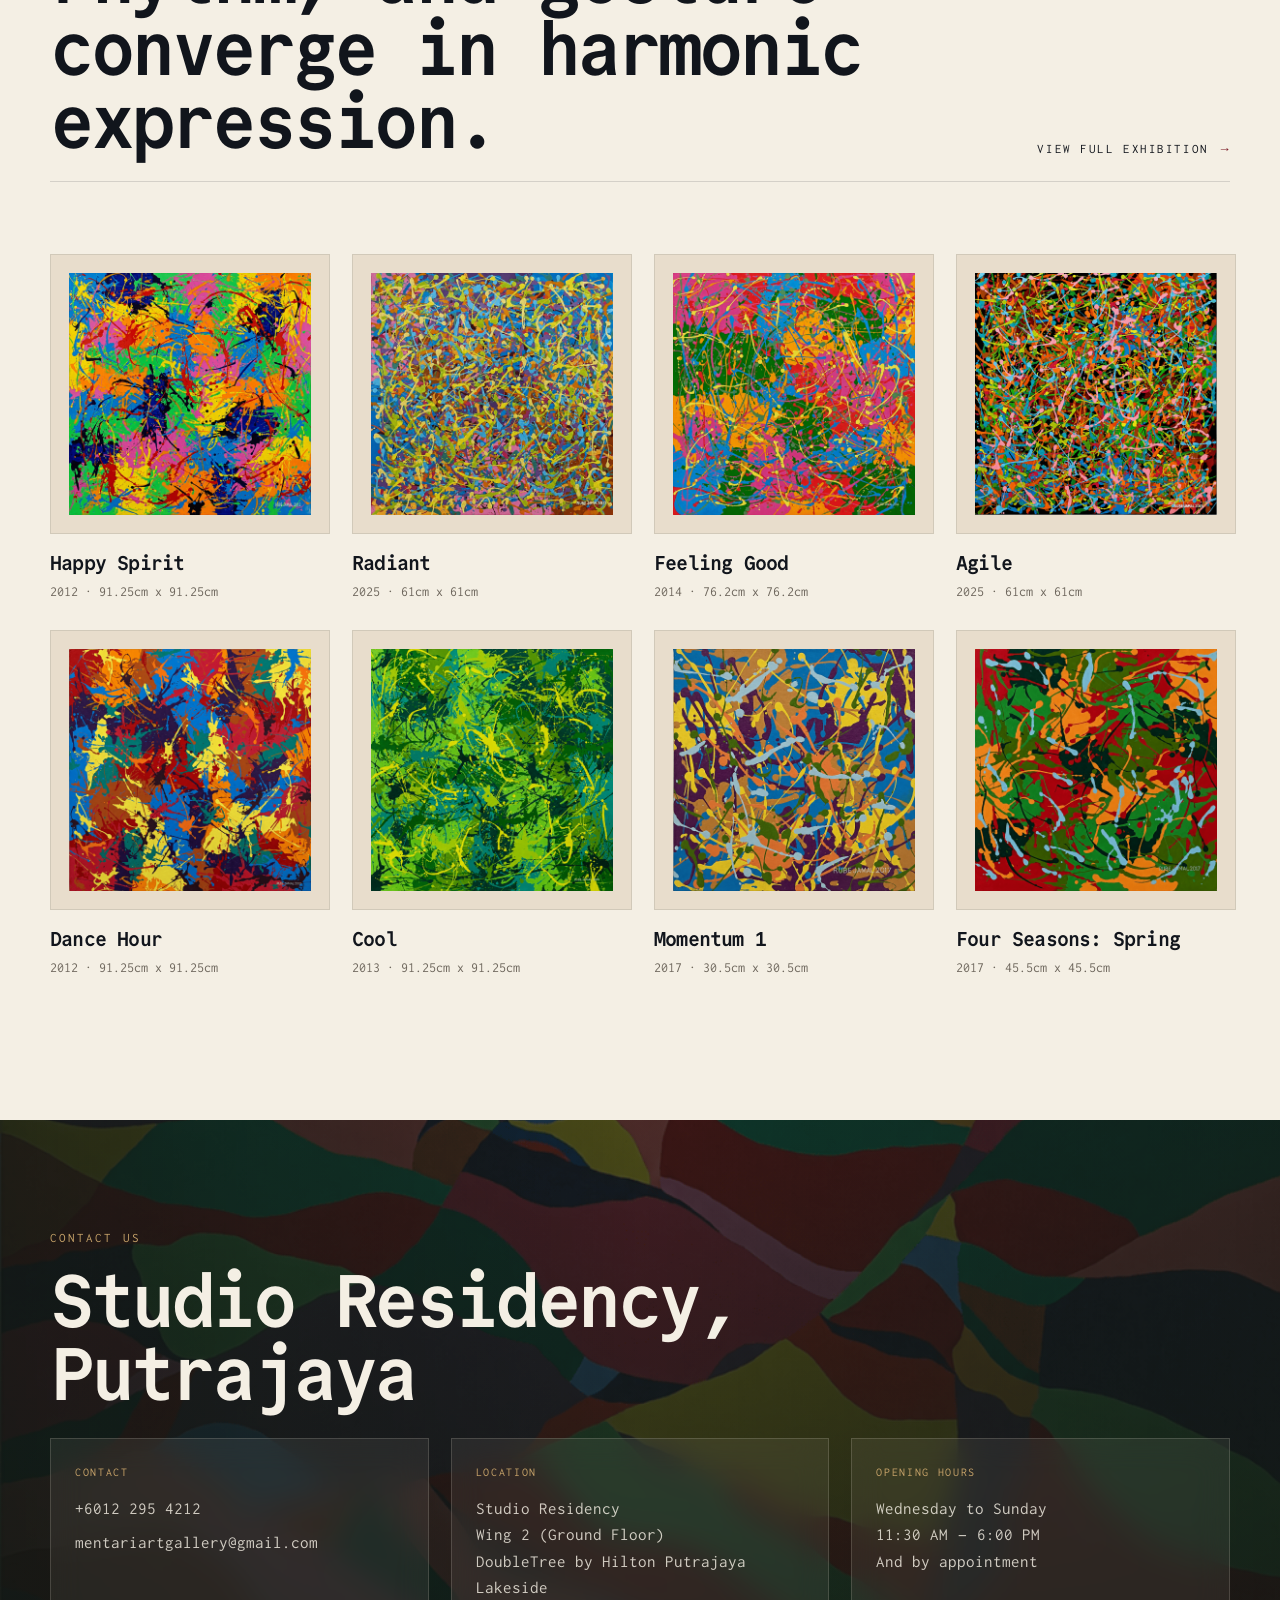
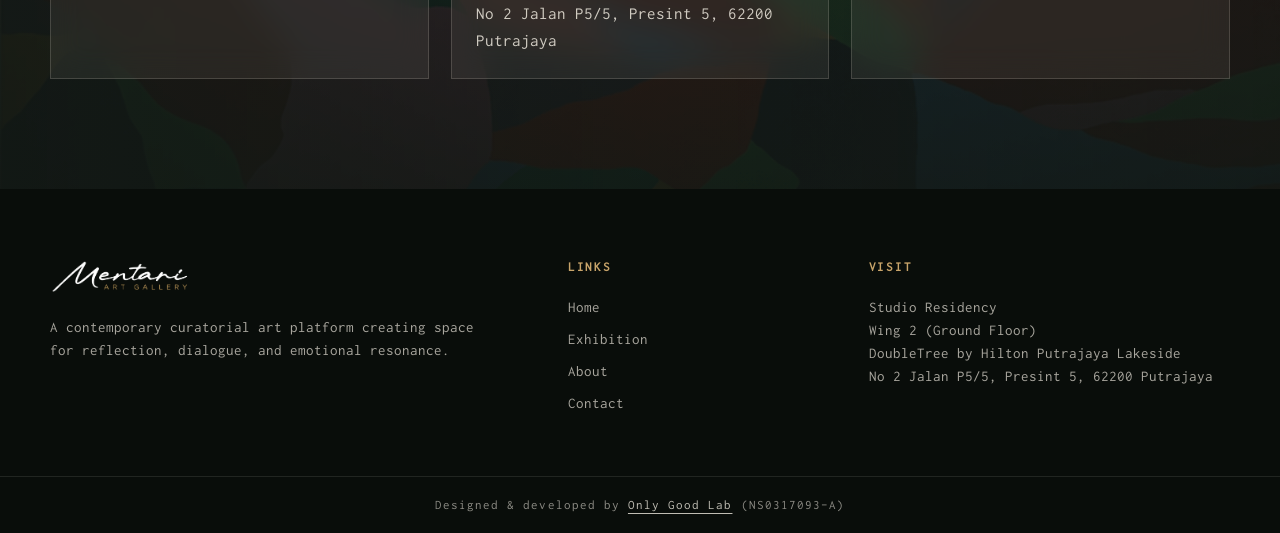
==== commit b54c30af: "Update Web content and footer details" ====
--- a/index.html
+++ b/index.html
@@ -204,7 +204,7 @@
     </div>
 
     <div class="footer-bottom">
-      <p>Designed &amp; developed by <a href="https://www.instagram.com/onlygoodlab/" target="_blank" rel="noopener noreferrer">Only Good Lab</a> · SSM Registered (NS0317093-A)</p>
+      <p>Designed &amp; developed by <a href="https://www.instagram.com/onlygoodlab/" target="_blank" rel="noopener noreferrer">Only Good Lab</a> (NS0317093-A)</p>
     </div>
   </footer>
 
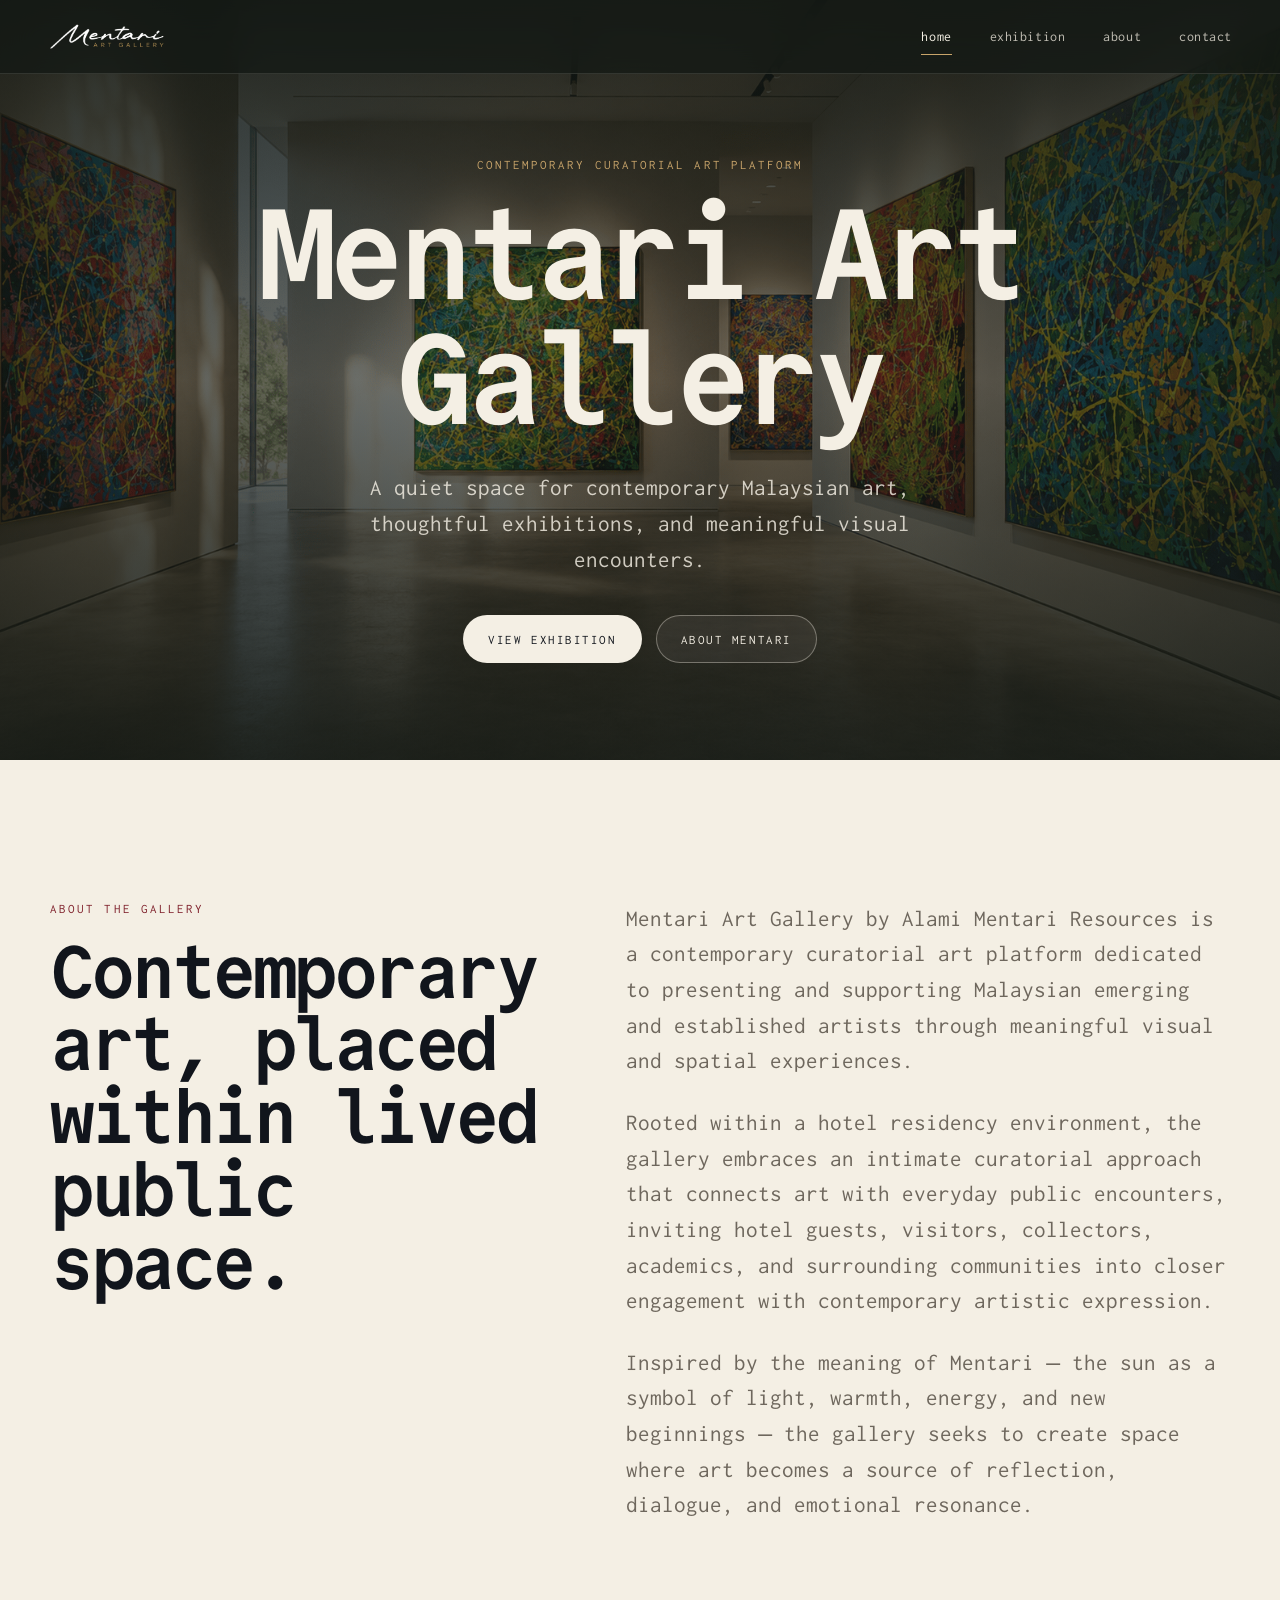
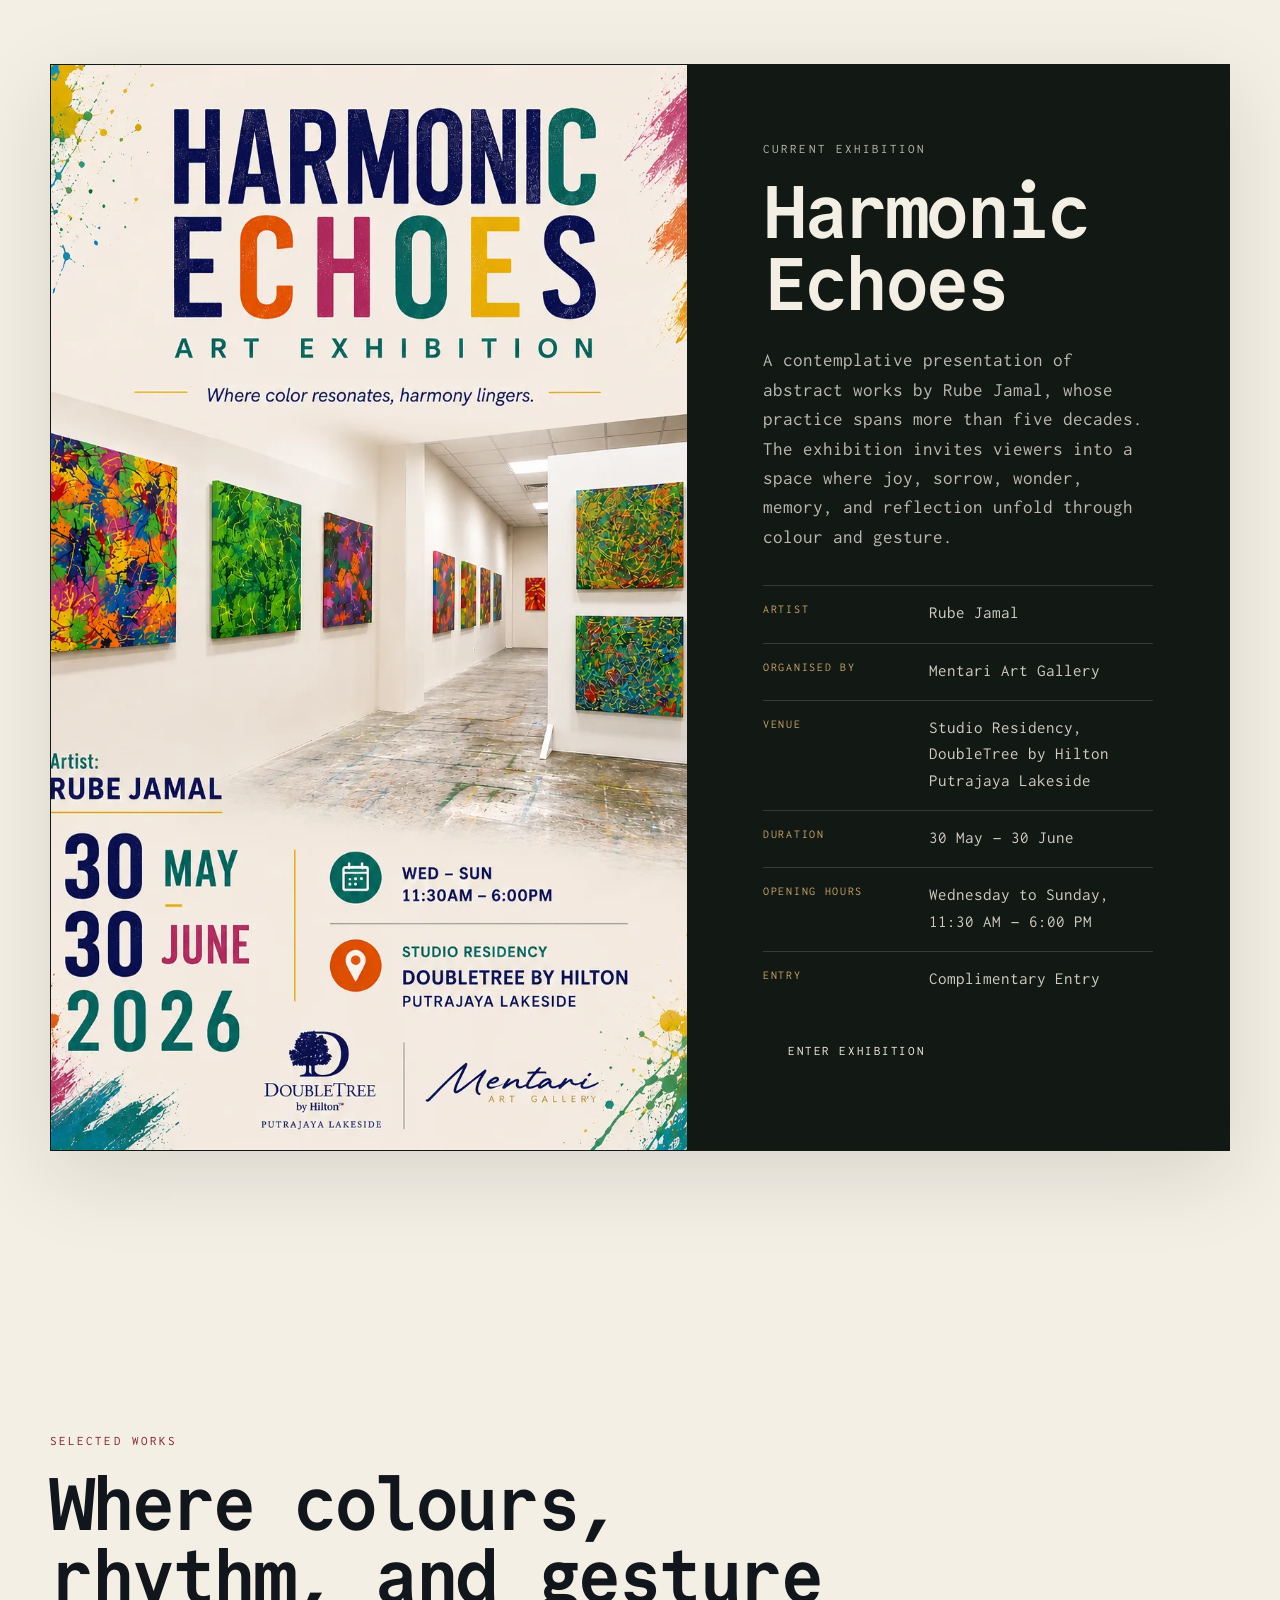
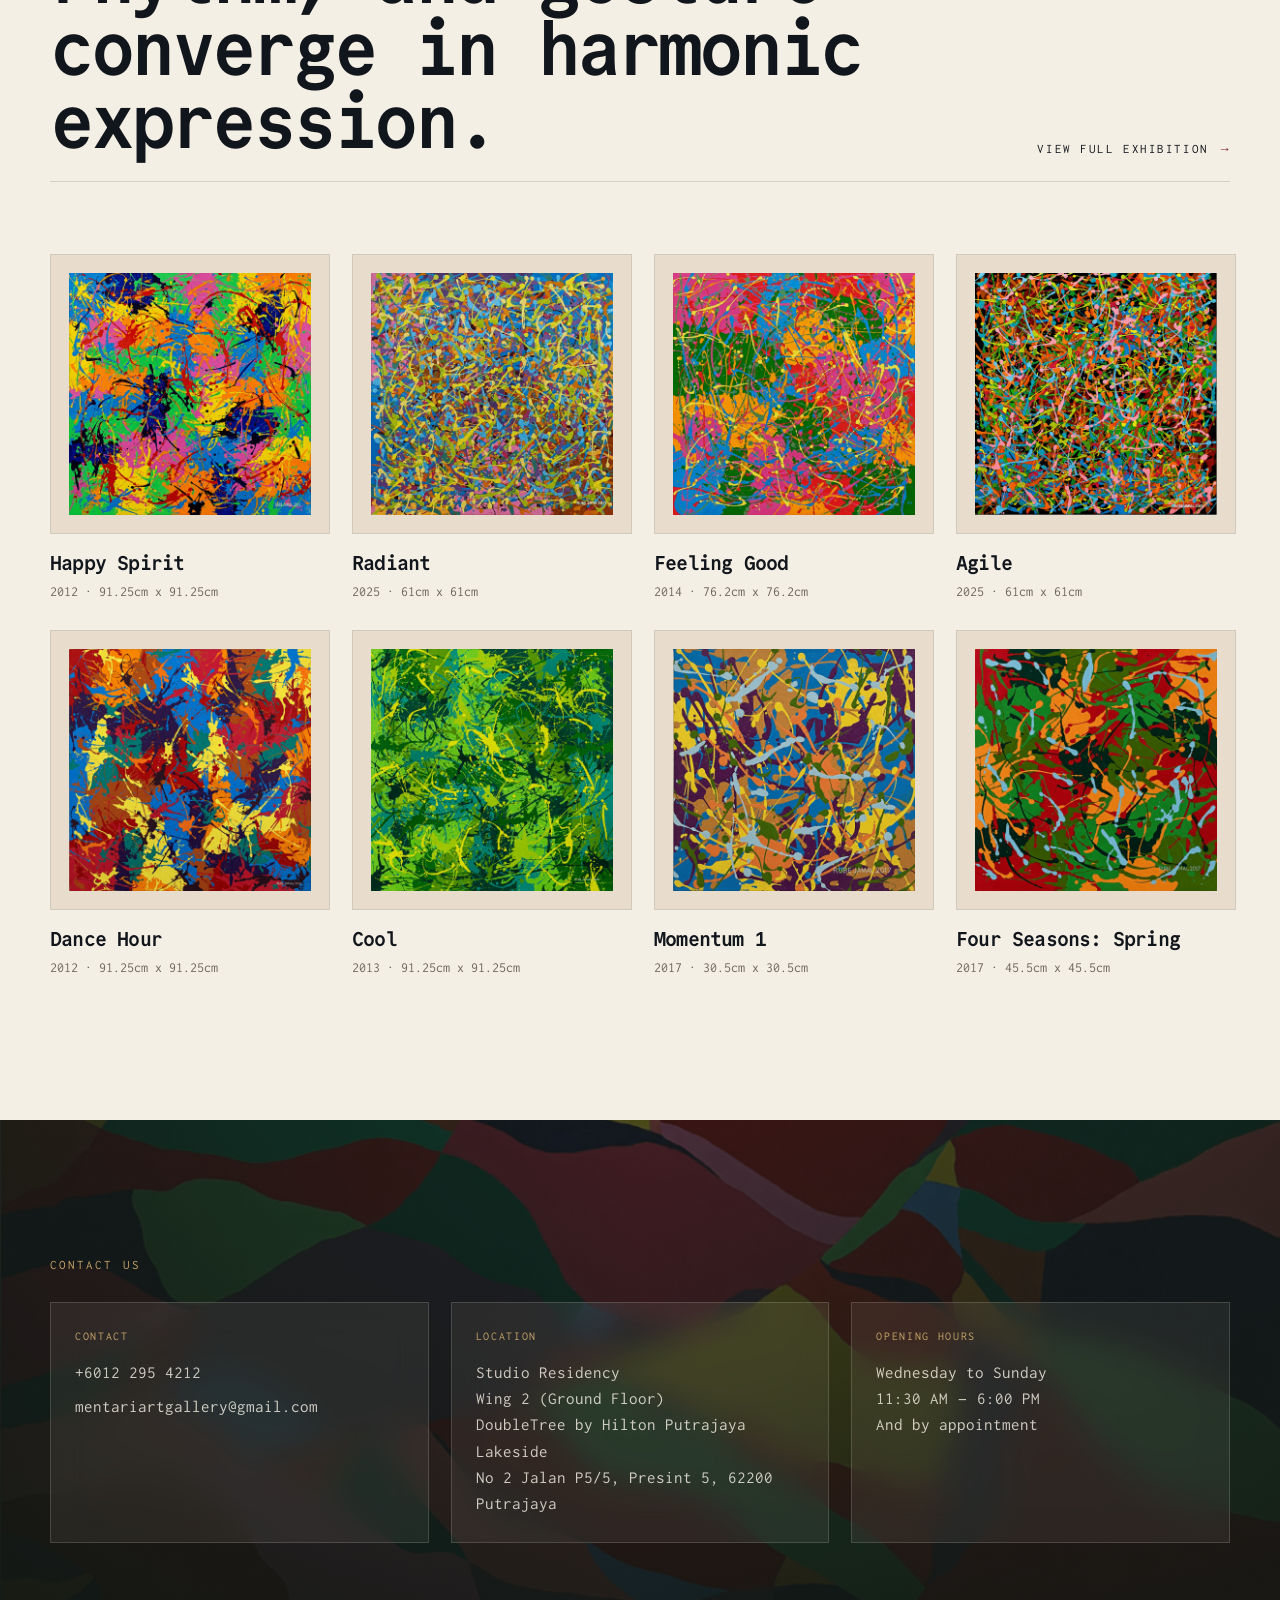
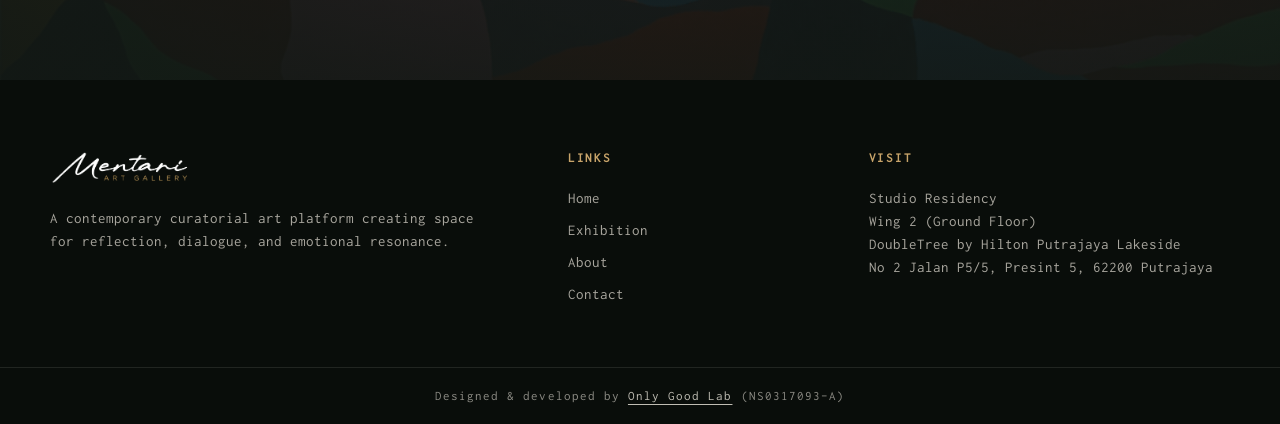
==== commit 04eb6313: "Update Webs content and footer details" ====
--- a/index.html
+++ b/index.html
@@ -145,7 +145,7 @@
 
       <div class="container visit-content reveal">
         <p class="eyebrow">Contact Us</p>
-        <h2>Studio Residency, Putrajaya</h2>
+      
 
         <div class="visit-grid">
           <div>
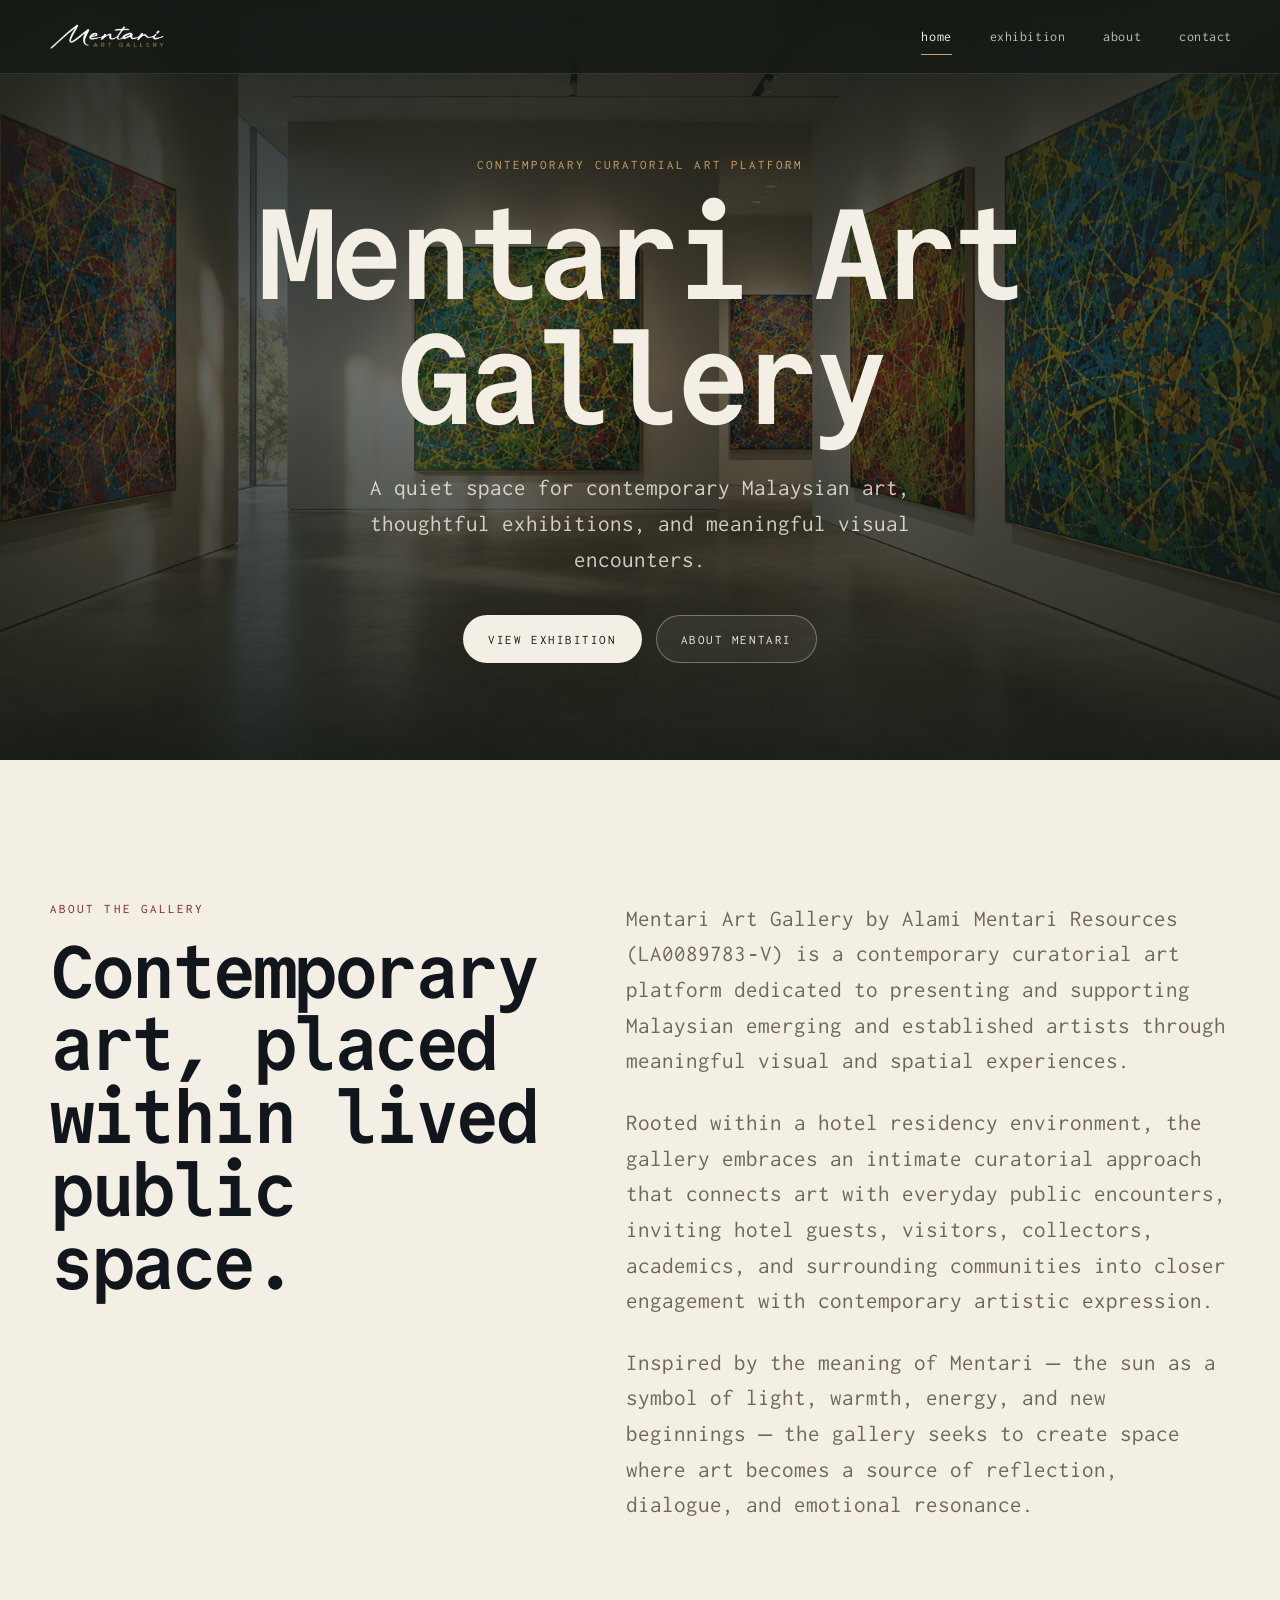
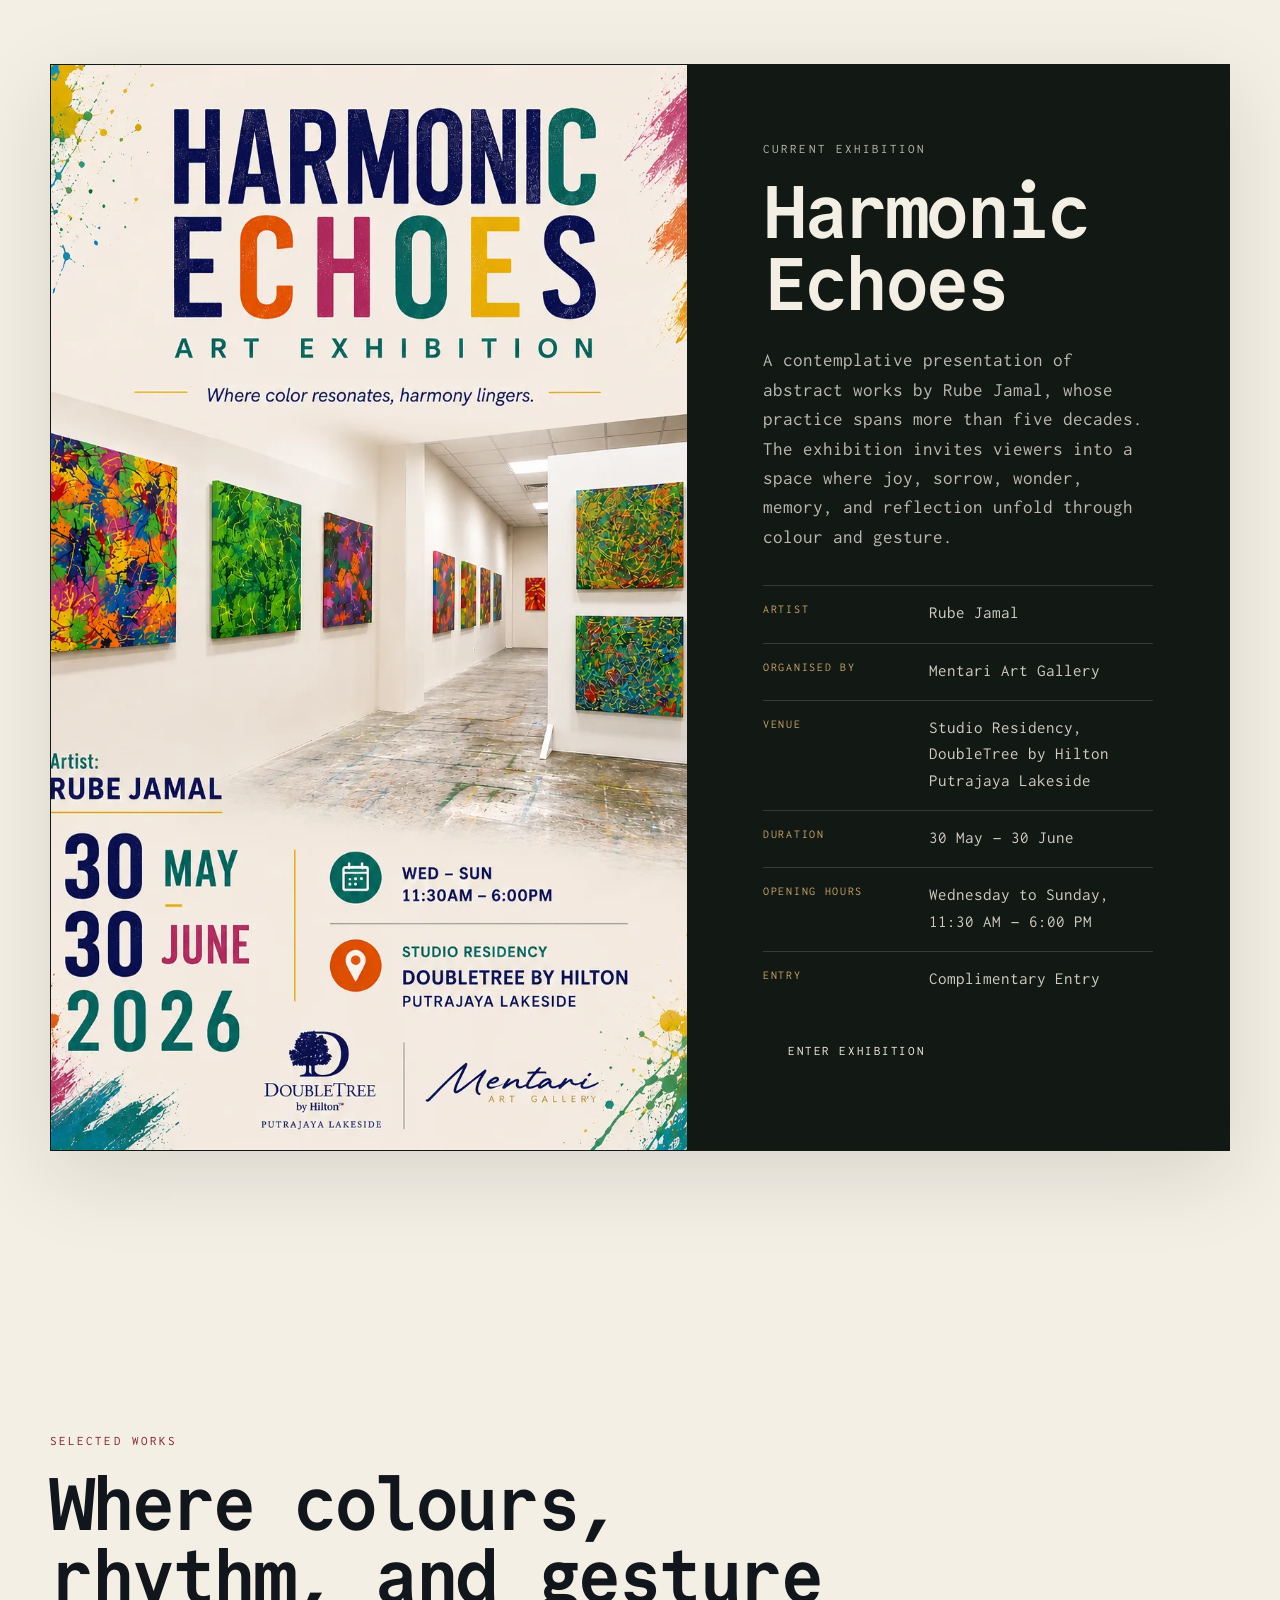
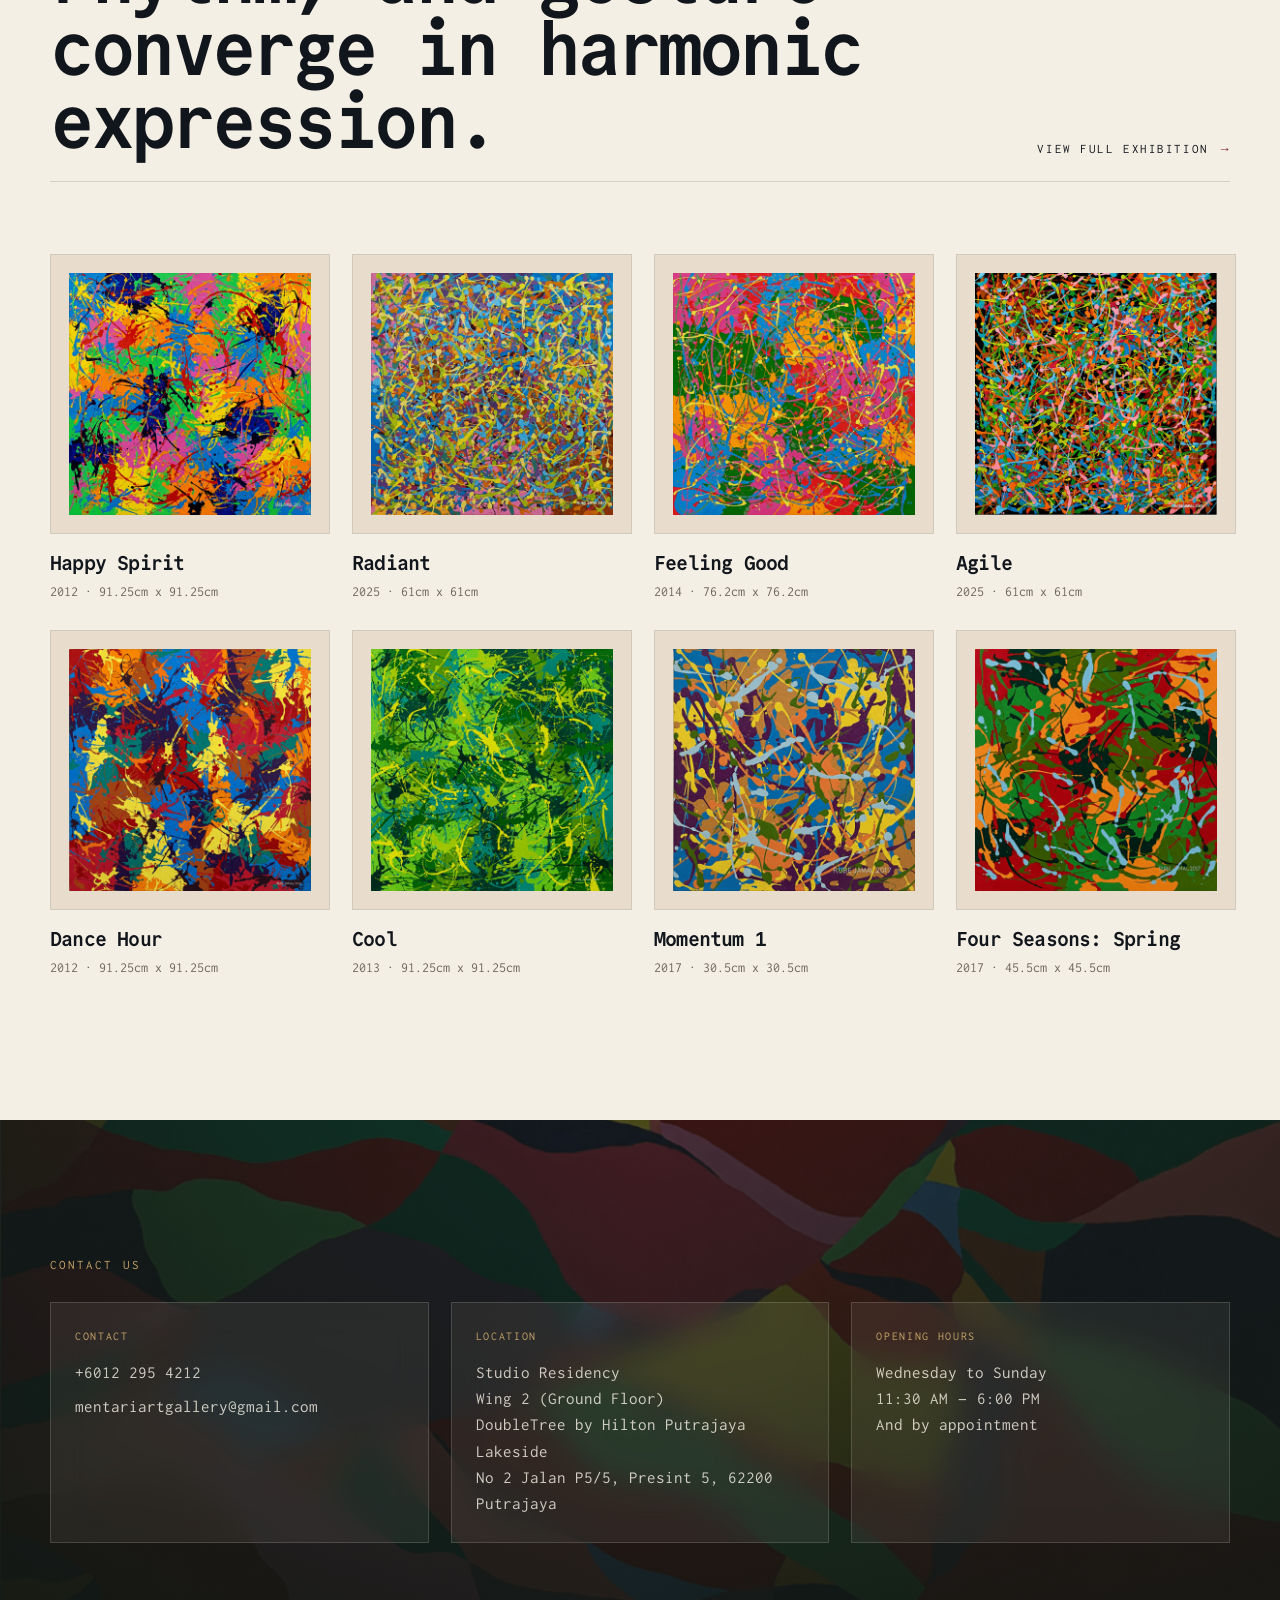
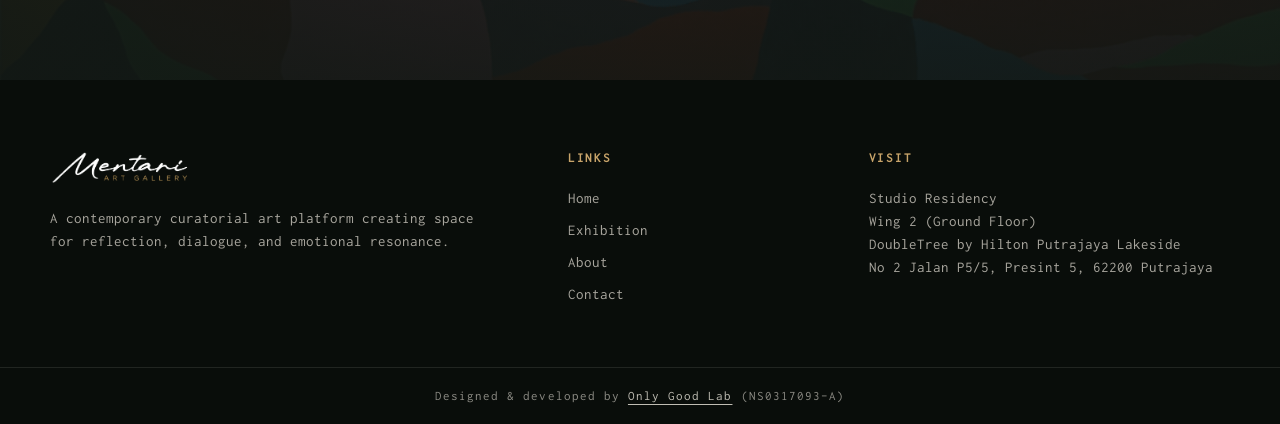
==== commit fb77272f: "Update Mentari website" ====
--- a/index.html
+++ b/index.html
@@ -55,7 +55,7 @@
 
         <div class="editorial-copy reveal">
           <p>
-            Mentari Art Gallery by Alami Mentari Resources is a contemporary curatorial art platform dedicated to presenting and supporting Malaysian emerging and established artists through meaningful visual and spatial experiences.
+            Mentari Art Gallery by Alami Mentari Resources (LA0089783‑V) is a contemporary curatorial art platform dedicated to presenting and supporting Malaysian emerging and established artists through meaningful visual and spatial experiences.
           </p>
           <p>
             Rooted within a hotel residency environment, the gallery embraces an intimate curatorial approach that connects art with everyday public encounters, inviting hotel guests, visitors, collectors, academics, and surrounding communities into closer engagement with contemporary artistic expression.
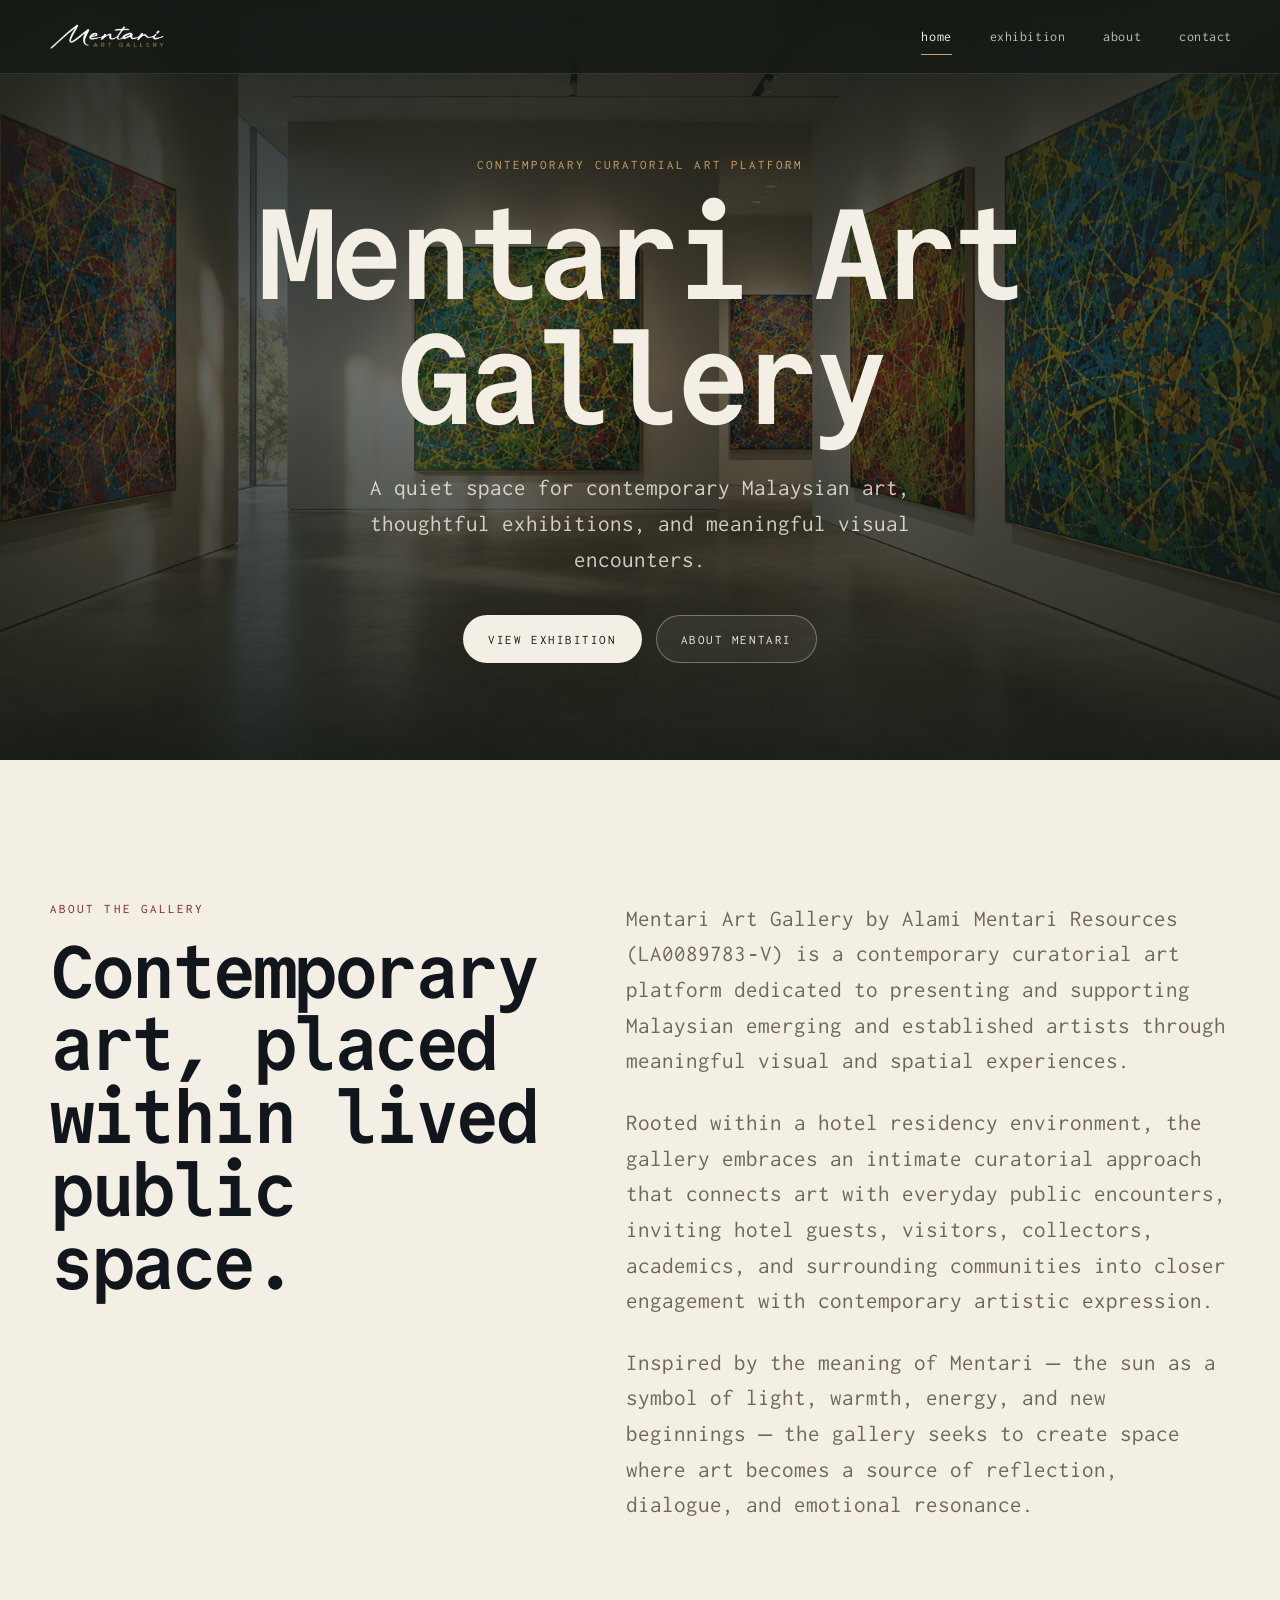
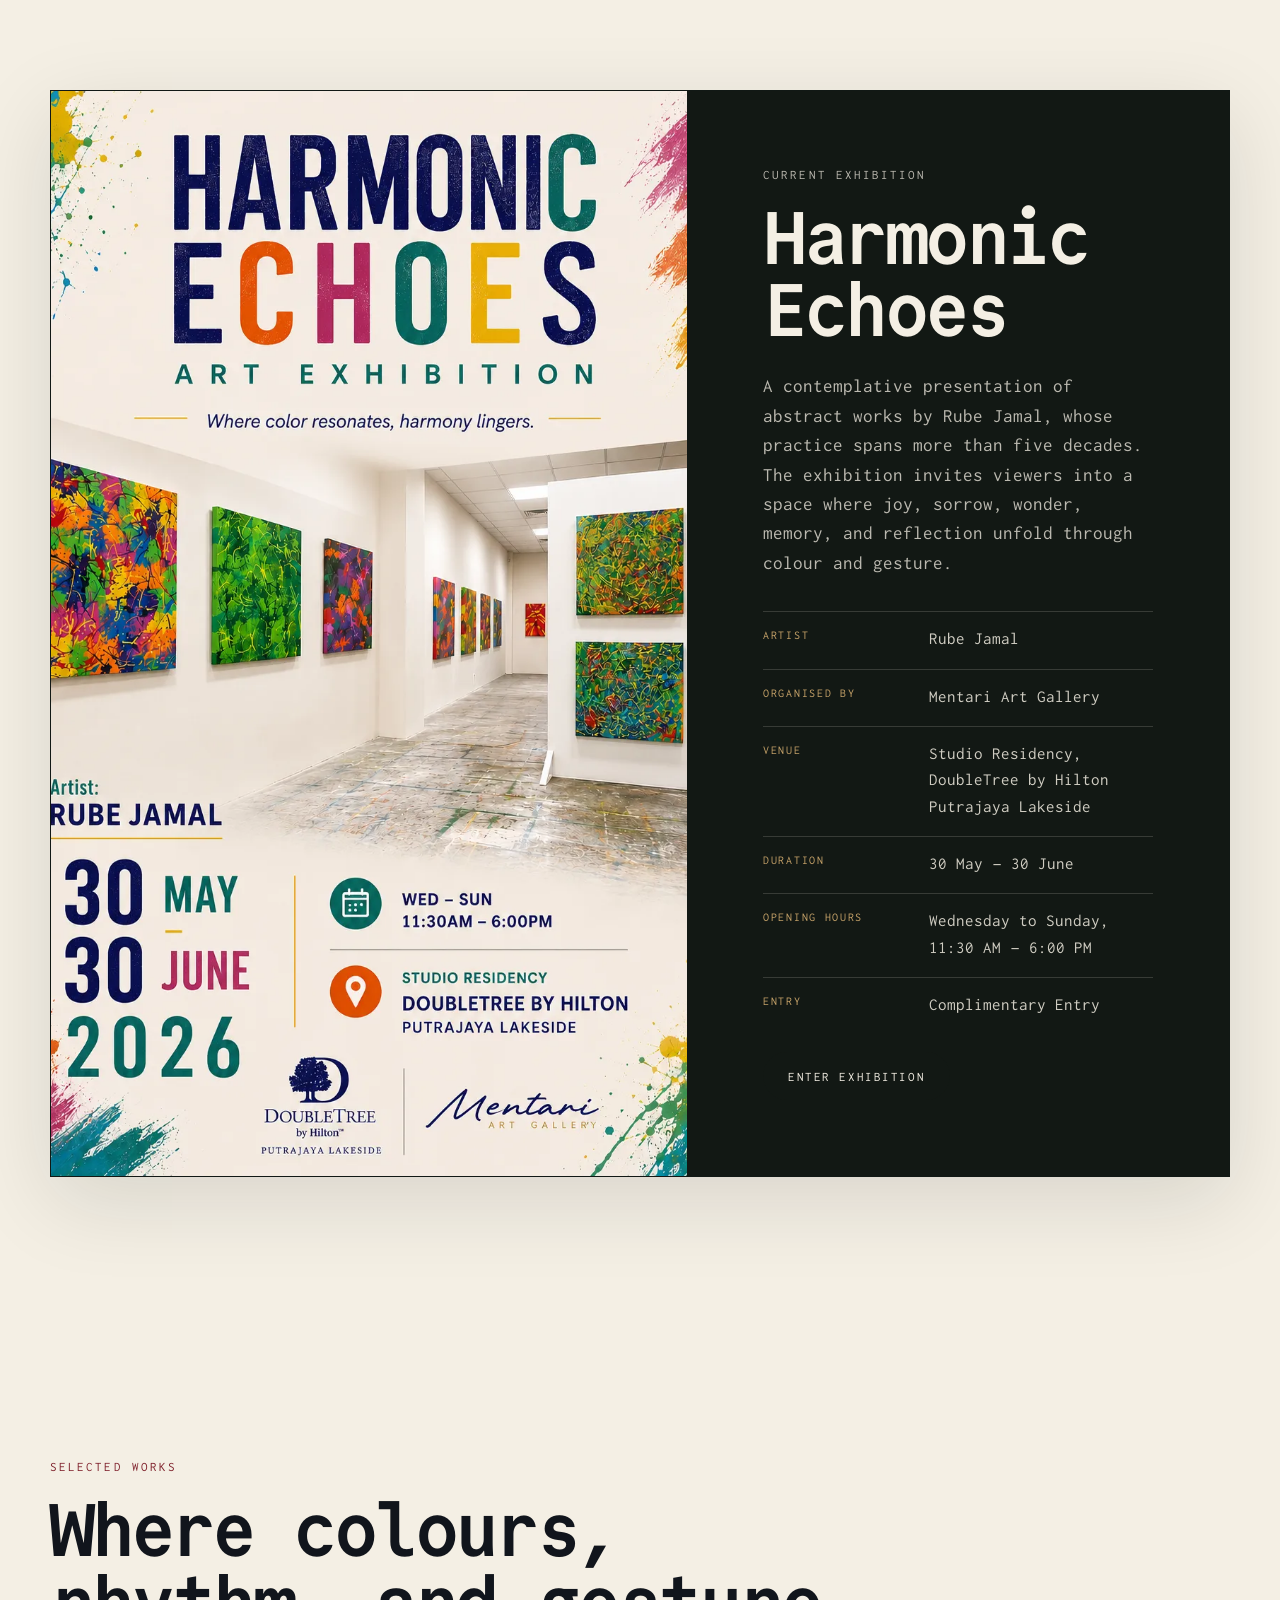
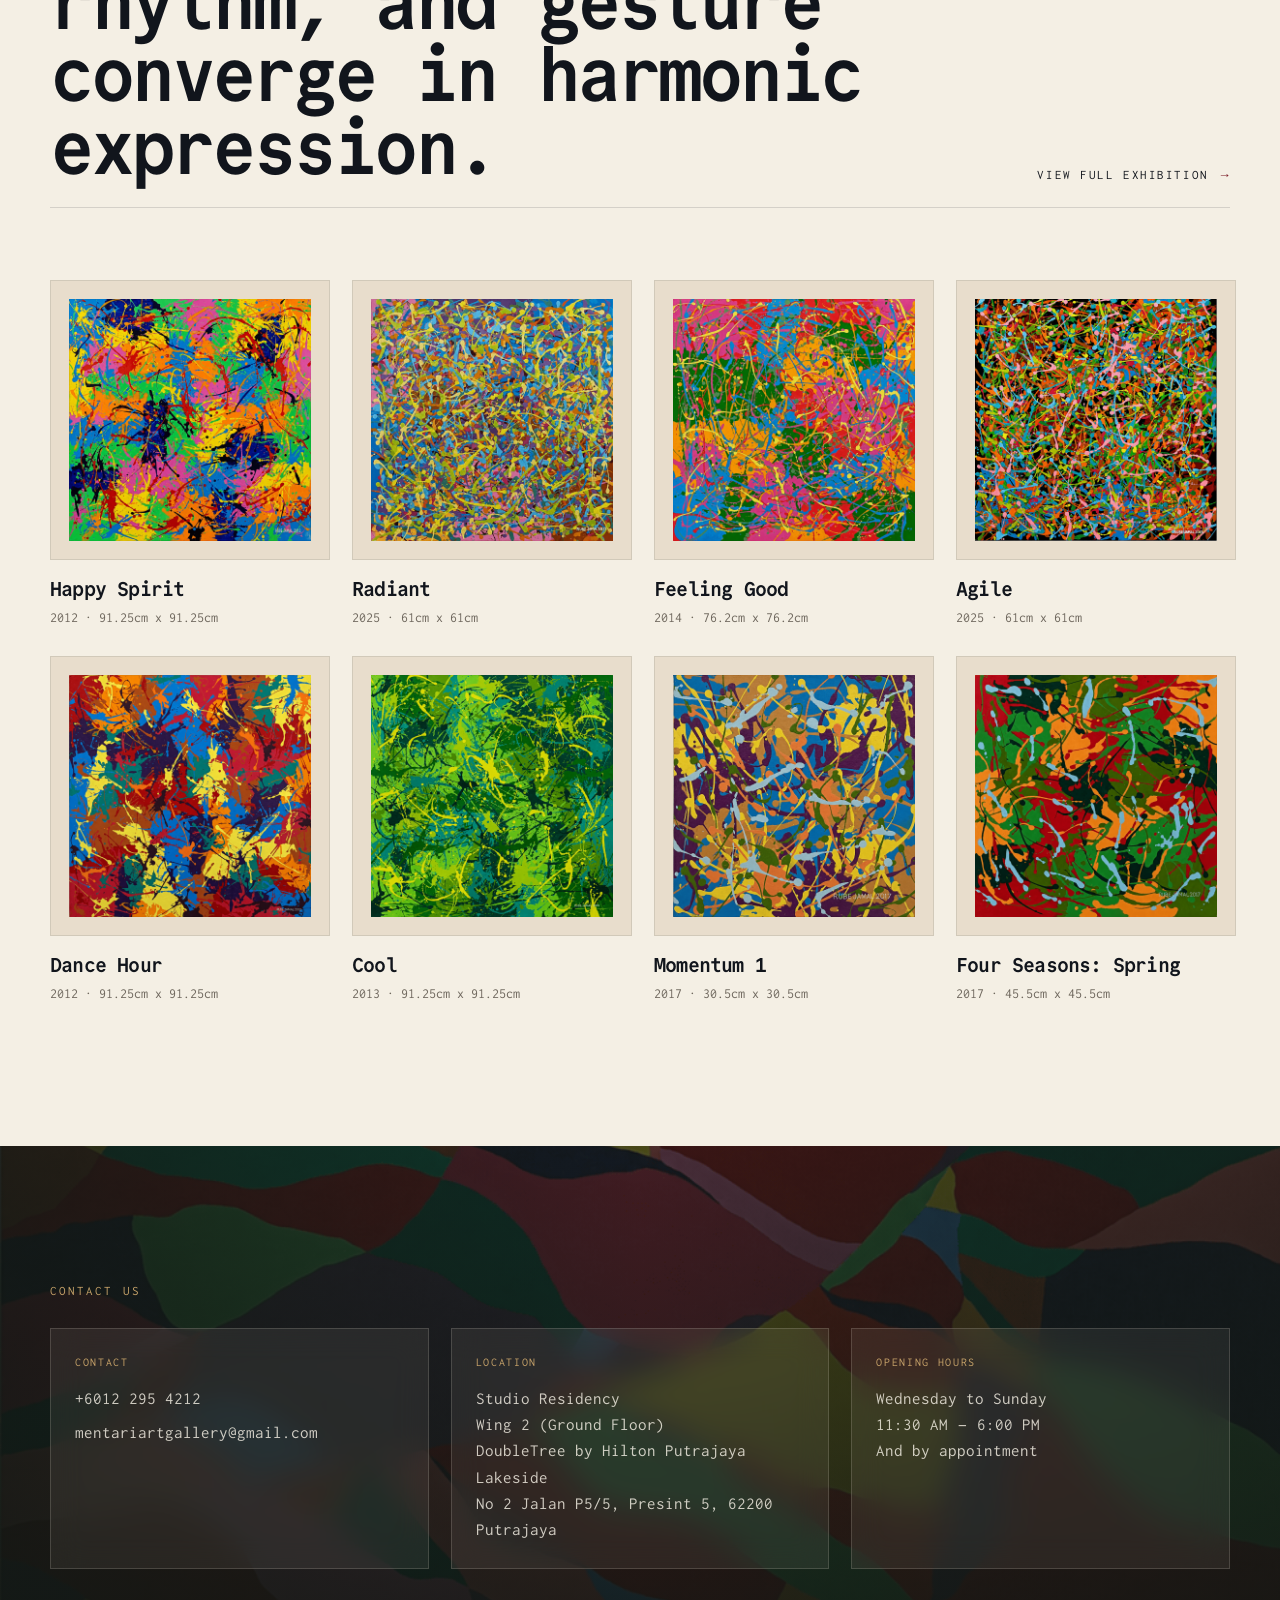
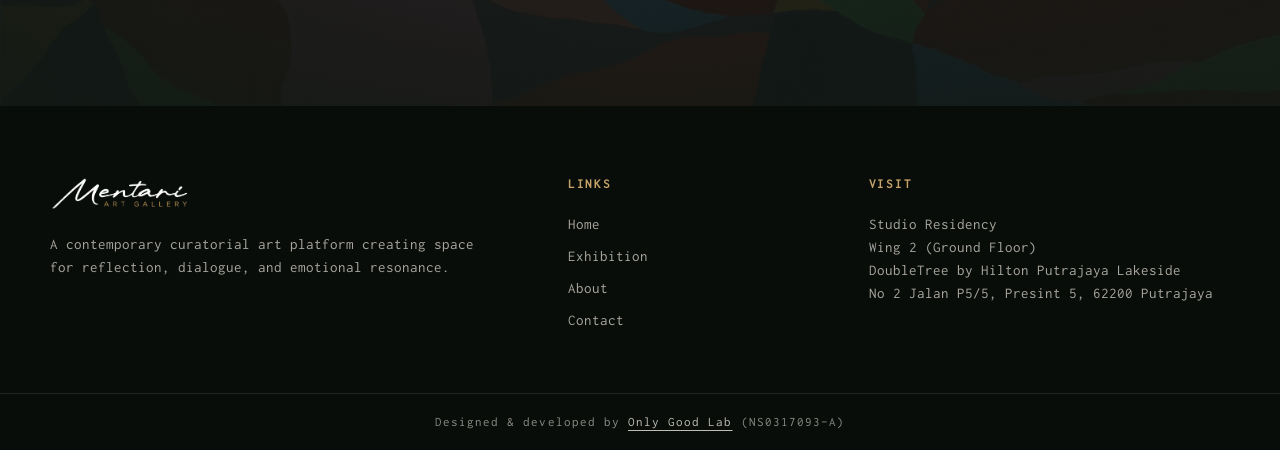
==== commit 9a1810de: "Update website" ====
--- a/index.html
+++ b/index.html
@@ -60,7 +60,7 @@
           <p>
             Rooted within a hotel residency environment, the gallery embraces an intimate curatorial approach that connects art with everyday public encounters, inviting hotel guests, visitors, collectors, academics, and surrounding communities into closer engagement with contemporary artistic expression.
           </p>
-          <p>
+          <p></p>
             Inspired by the meaning of Mentari — the sun as a symbol of light, warmth, energy, and new beginnings — the gallery seeks to create space where art becomes a source of reflection, dialogue, and emotional resonance.
           </p>
         </div>
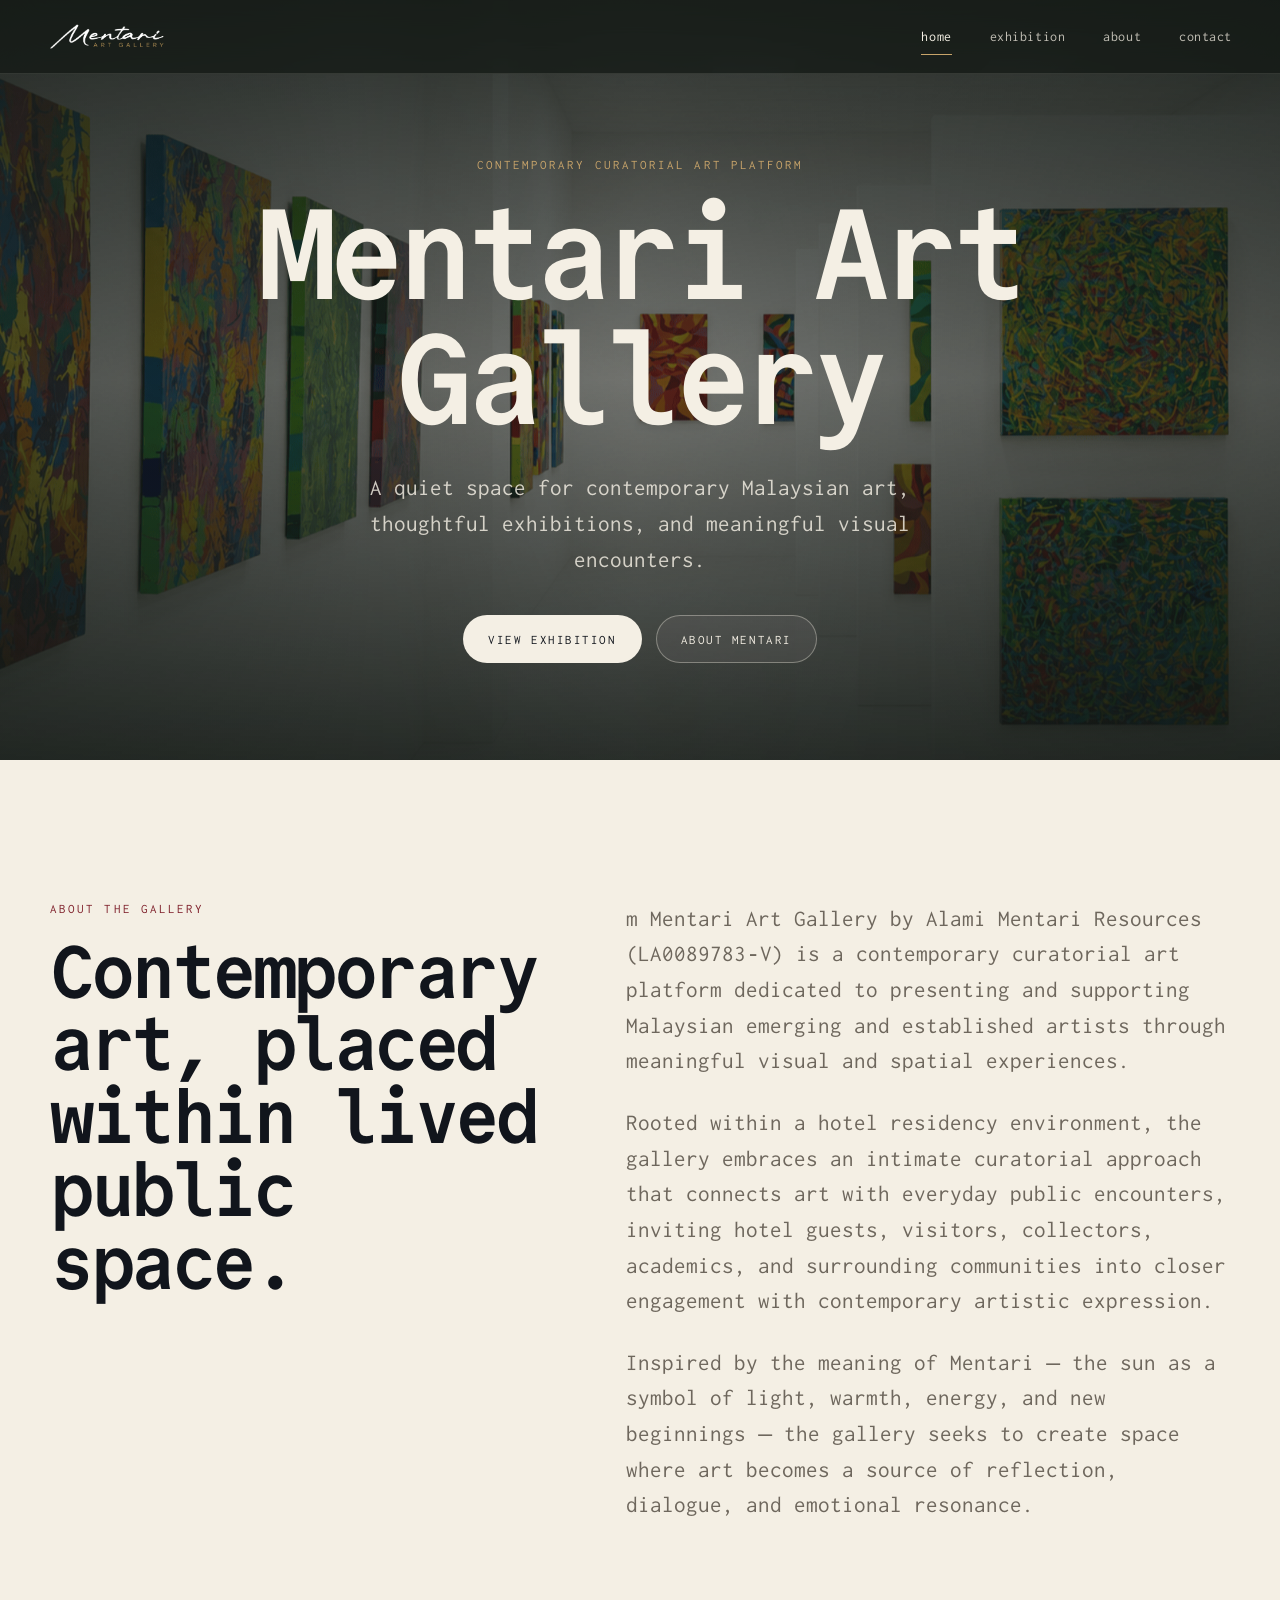
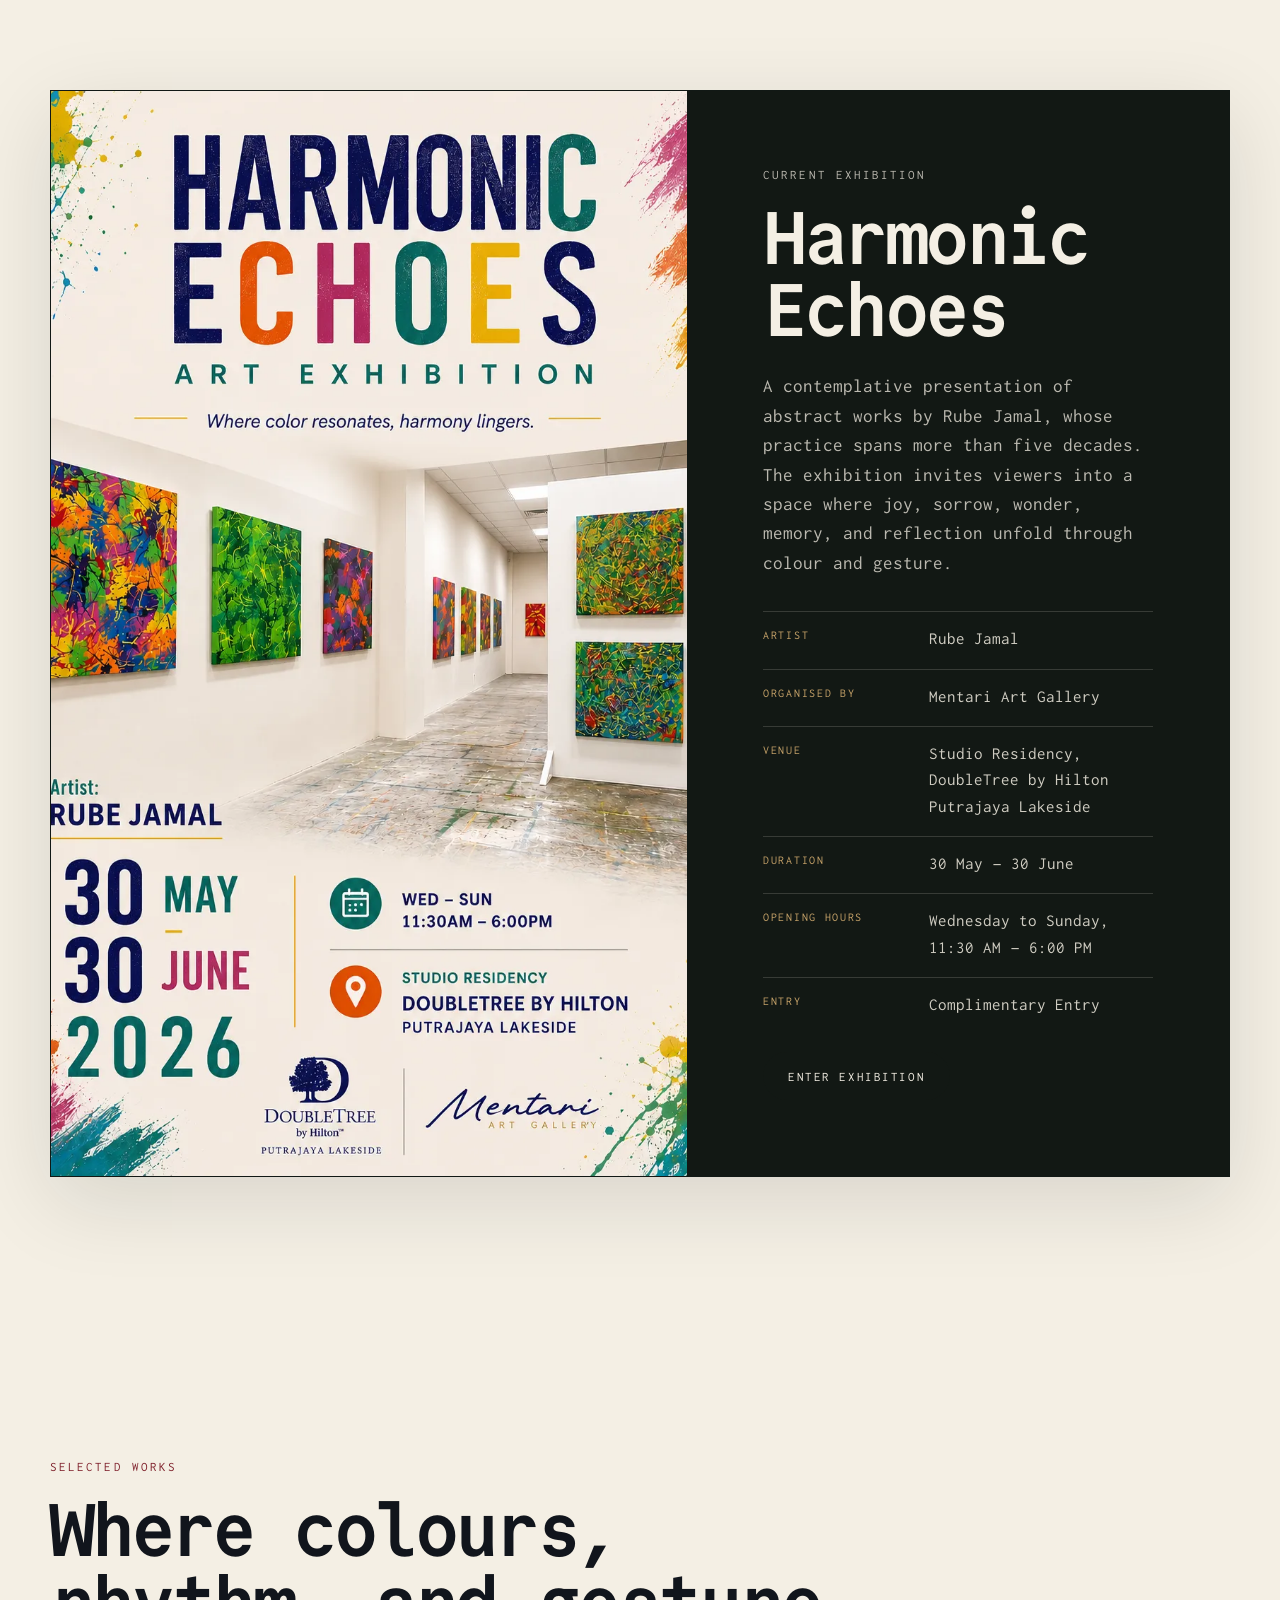
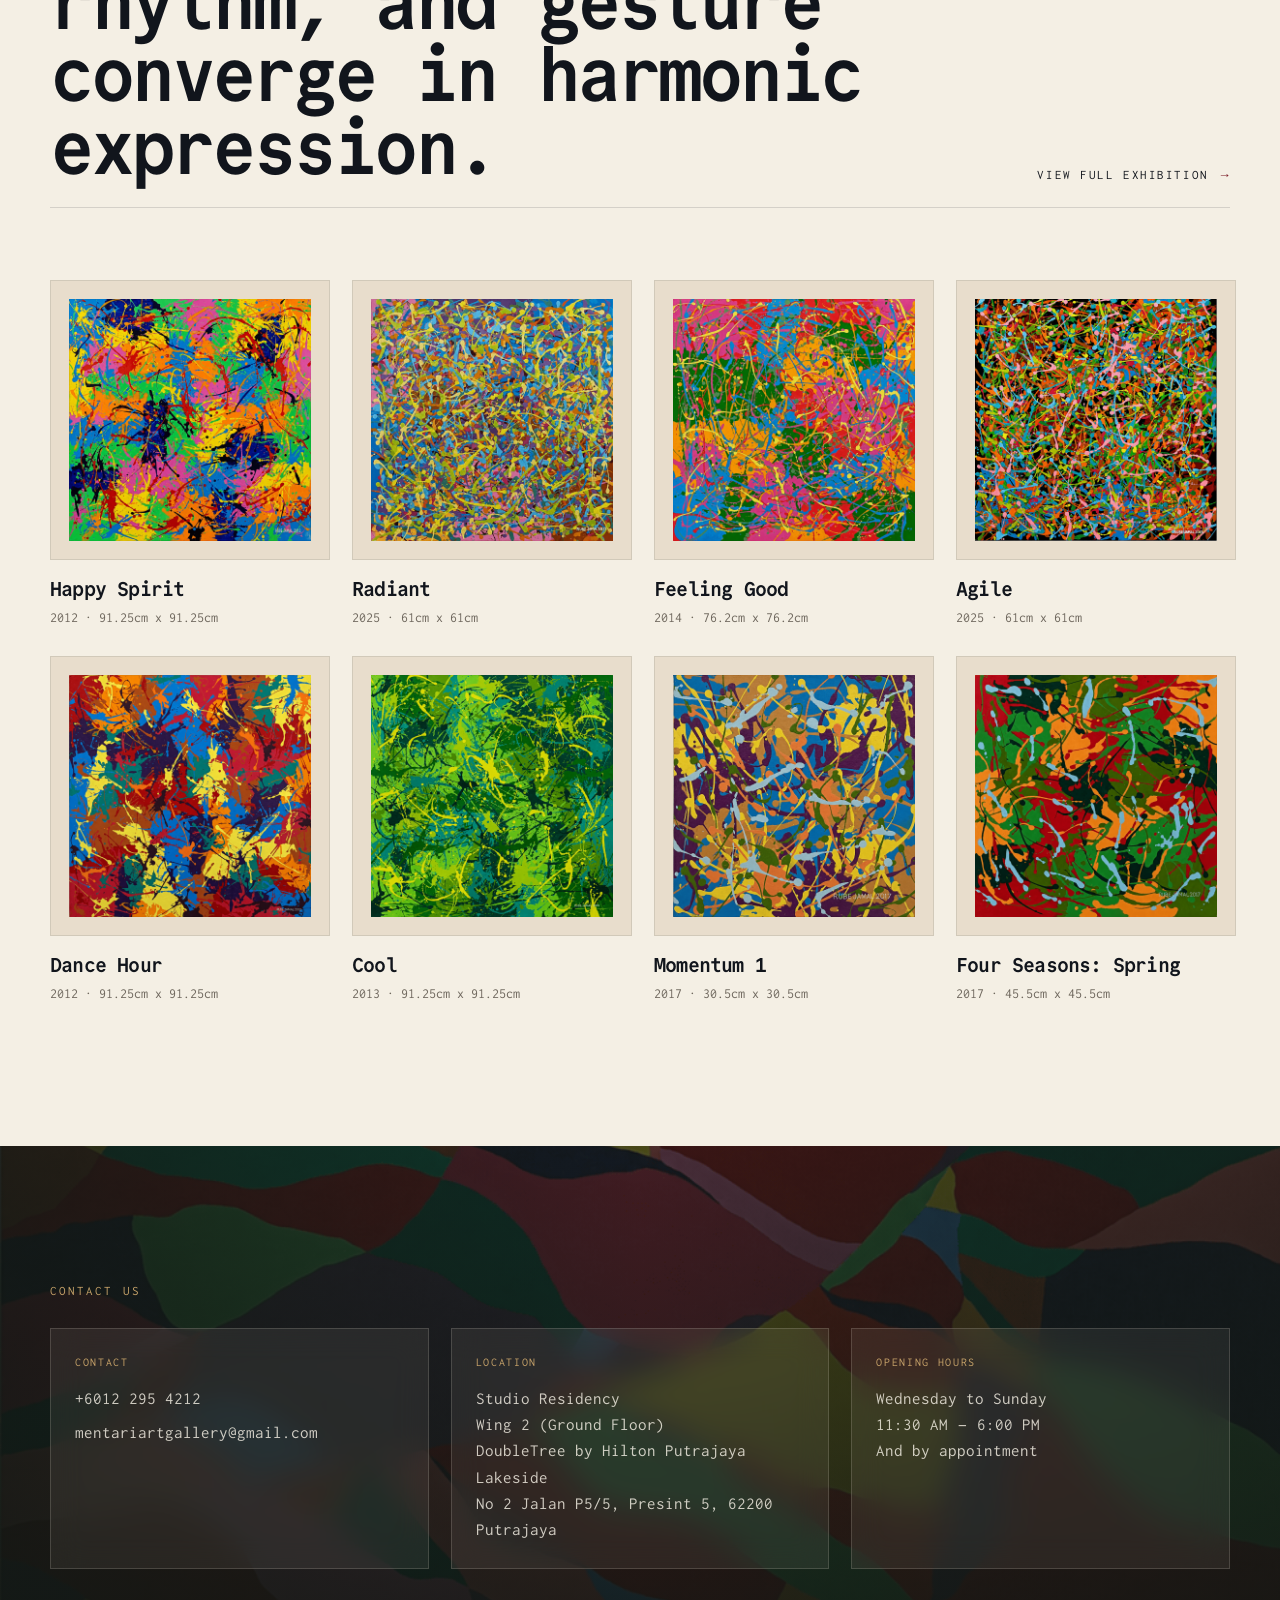
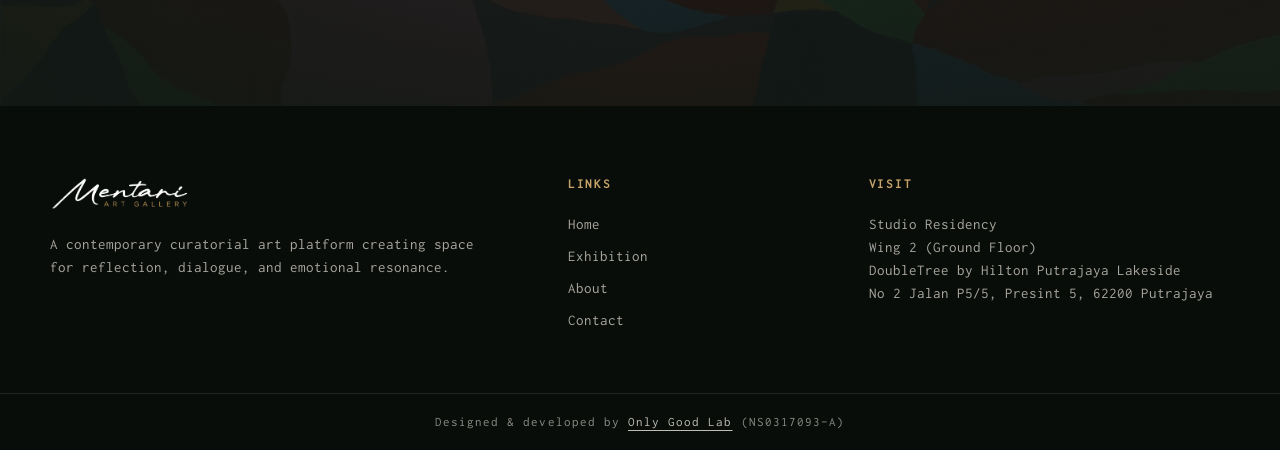
==== commit 7245d74a: "Update hero section with responsive image slideshow" ====
--- a/index.html
+++ b/index.html
@@ -30,8 +30,19 @@
 
   <main>
 <section class="hero home-hero">
-  <div class="hero-bg">
-    <img src="img/herobg.png" alt="" />
+  <div class="hero-bg hero-slideshow" aria-hidden="true">
+    <div class="hero-slide-track hero-slide-track-desktop">
+      <img class="hero-slide is-active" src="img/heroslide1.png" alt="" />
+      <img class="hero-slide" src="img/heroslide2.png" alt="" />
+      <img class="hero-slide" src="img/heroslide3.png" alt="" />
+      <img class="hero-slide" src="img/heroslide4.png" alt="" />
+    </div>
+
+    <div class="hero-slide-track hero-slide-track-mobile">
+      <img class="hero-slide is-active" src="img/mbheroslide1.png" alt="" />
+      <img class="hero-slide" src="img/mbheroslide2.png" alt="" />
+      <img class="hero-slide" src="img/mbheroslide3.png" alt="" />
+    </div>
   </div>
   <div class="hero-overlay"></div>
 
@@ -54,8 +65,8 @@
         </div>
 
         <div class="editorial-copy reveal">
-          <p>
-            Mentari Art Gallery by Alami Mentari Resources (LA0089783‑V) is a contemporary curatorial art platform dedicated to presenting and supporting Malaysian emerging and established artists through meaningful visual and spatial experiences.
+          <p> m             Mentari Art Gallery by Alami Mentari Resources (LA0089783‑V) is a contemporary curatorial art platform dedicated to presenting and supporting Malaysian emerging and established artists through meaningful visual and spatial experiences.
+
           </p>
           <p>
             Rooted within a hotel residency environment, the gallery embraces an intimate curatorial approach that connects art with everyday public encounters, inviting hotel guests, visitors, collectors, academics, and surrounding communities into closer engagement with contemporary artistic expression.
--- a/css/style.css
+++ b/css/style.css
@@ -214,7 +214,6 @@
 }
 
 .hero-bg,
-.hero-bg img,
 .visit-bg,
 .visit-bg img {
   position: absolute;
@@ -223,7 +222,39 @@
   height: 100%;
 }
 
-.hero-bg img,
+.hero-bg {
+  overflow: hidden;
+  background: var(--bg-main);
+}
+
+.hero-slide-track {
+  position: absolute;
+  inset: 0;
+  width: 100%;
+  height: 100%;
+}
+
+.hero-slide-track-mobile {
+  display: none;
+}
+
+.hero-slide {
+  position: absolute;
+  inset: 0;
+  width: 100%;
+  height: 100%;
+  object-fit: cover;
+  opacity: 0;
+  transform: scale(1.03);
+  transition: opacity 1200ms ease, transform 6500ms ease;
+  will-change: opacity, transform;
+}
+
+.hero-slide.is-active {
+  opacity: 1;
+  transform: scale(1.08);
+}
+
 .visit-bg img {
   object-fit: cover;
 }
@@ -938,6 +969,17 @@
   transform: translateY(0);
 }
 
+@media (prefers-reduced-motion: reduce) {
+  .hero-slide {
+    transition: none;
+    transform: none;
+  }
+
+  .hero-slide.is-active {
+    transform: none;
+  }
+}
+
 @media (max-width: 980px) {
   .site-nav a:hover,
 .site-nav a.active {
@@ -1014,6 +1056,14 @@
   .hero,
   .exhibition-hero {
     min-height: 640px;
+  }
+
+  .hero-slide-track-desktop {
+    display: none;
+  }
+
+  .hero-slide-track-mobile {
+    display: block;
   }
 
   .hero-content {
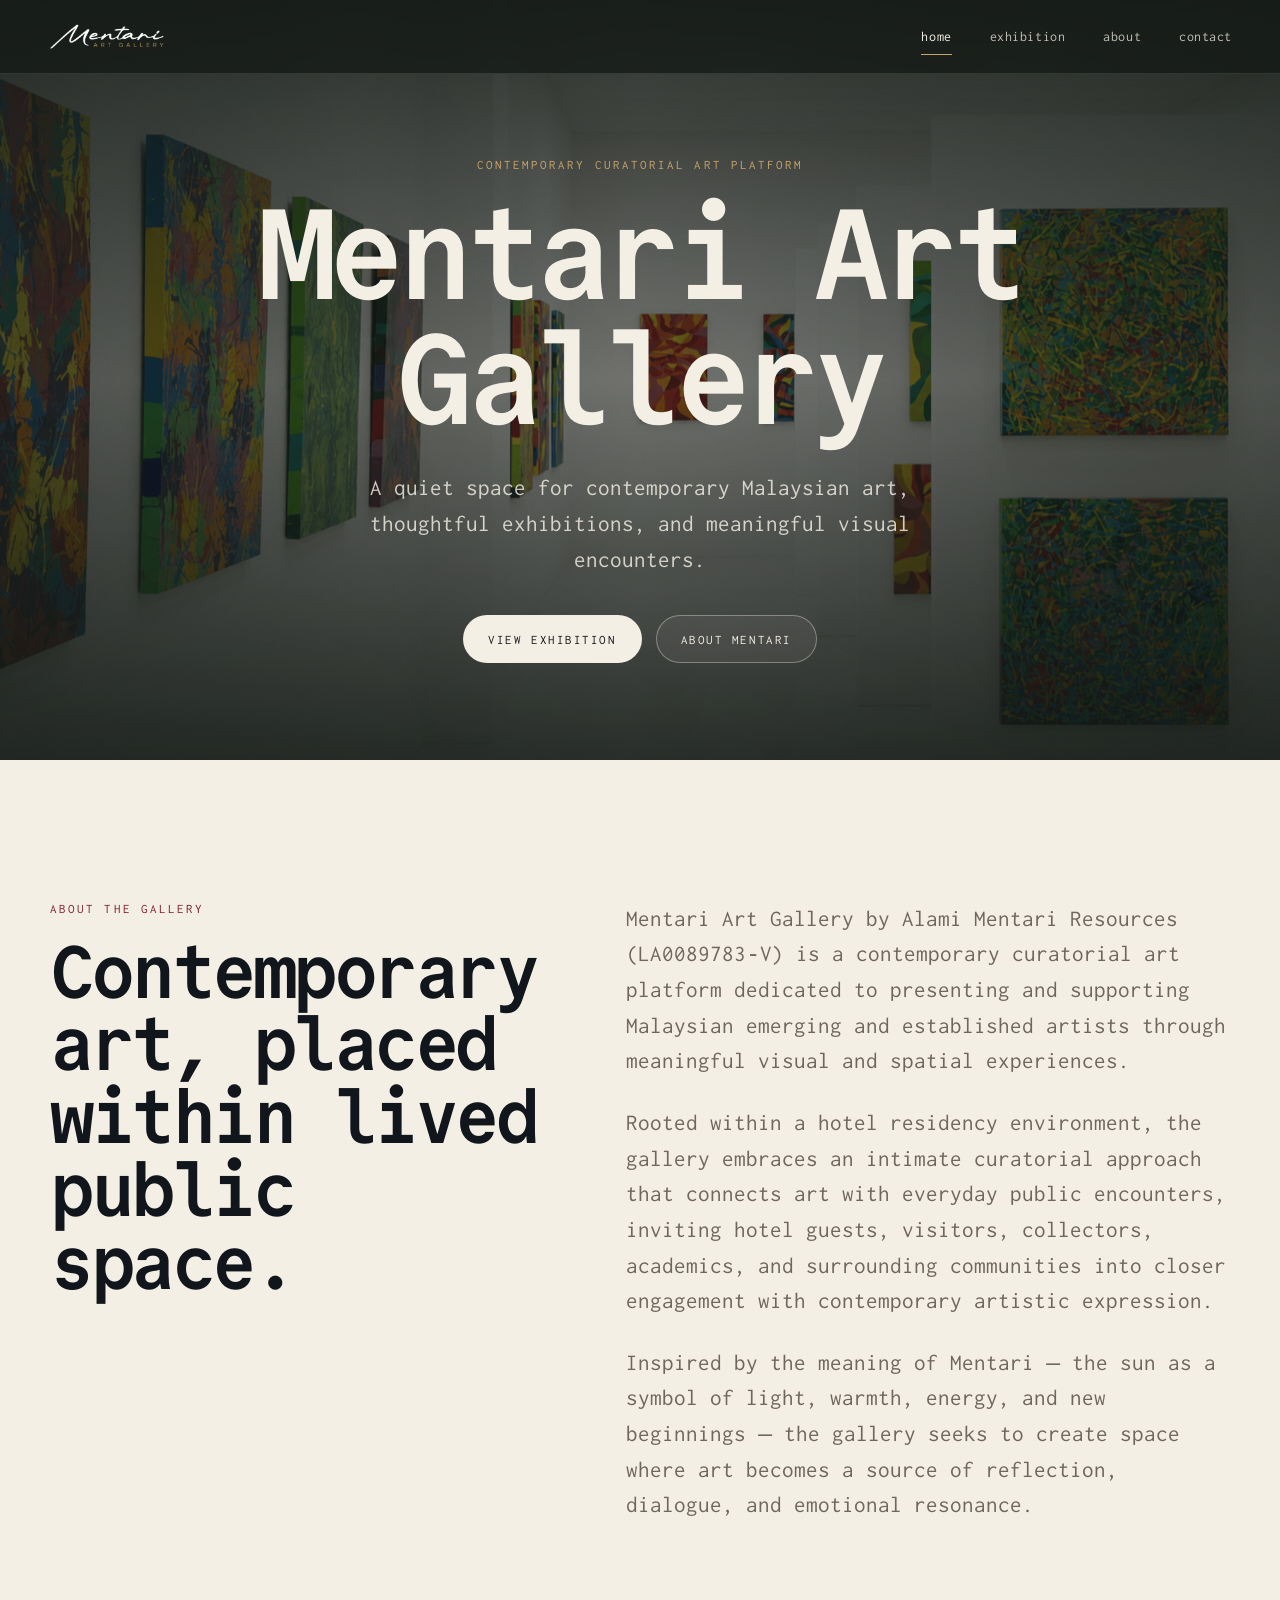
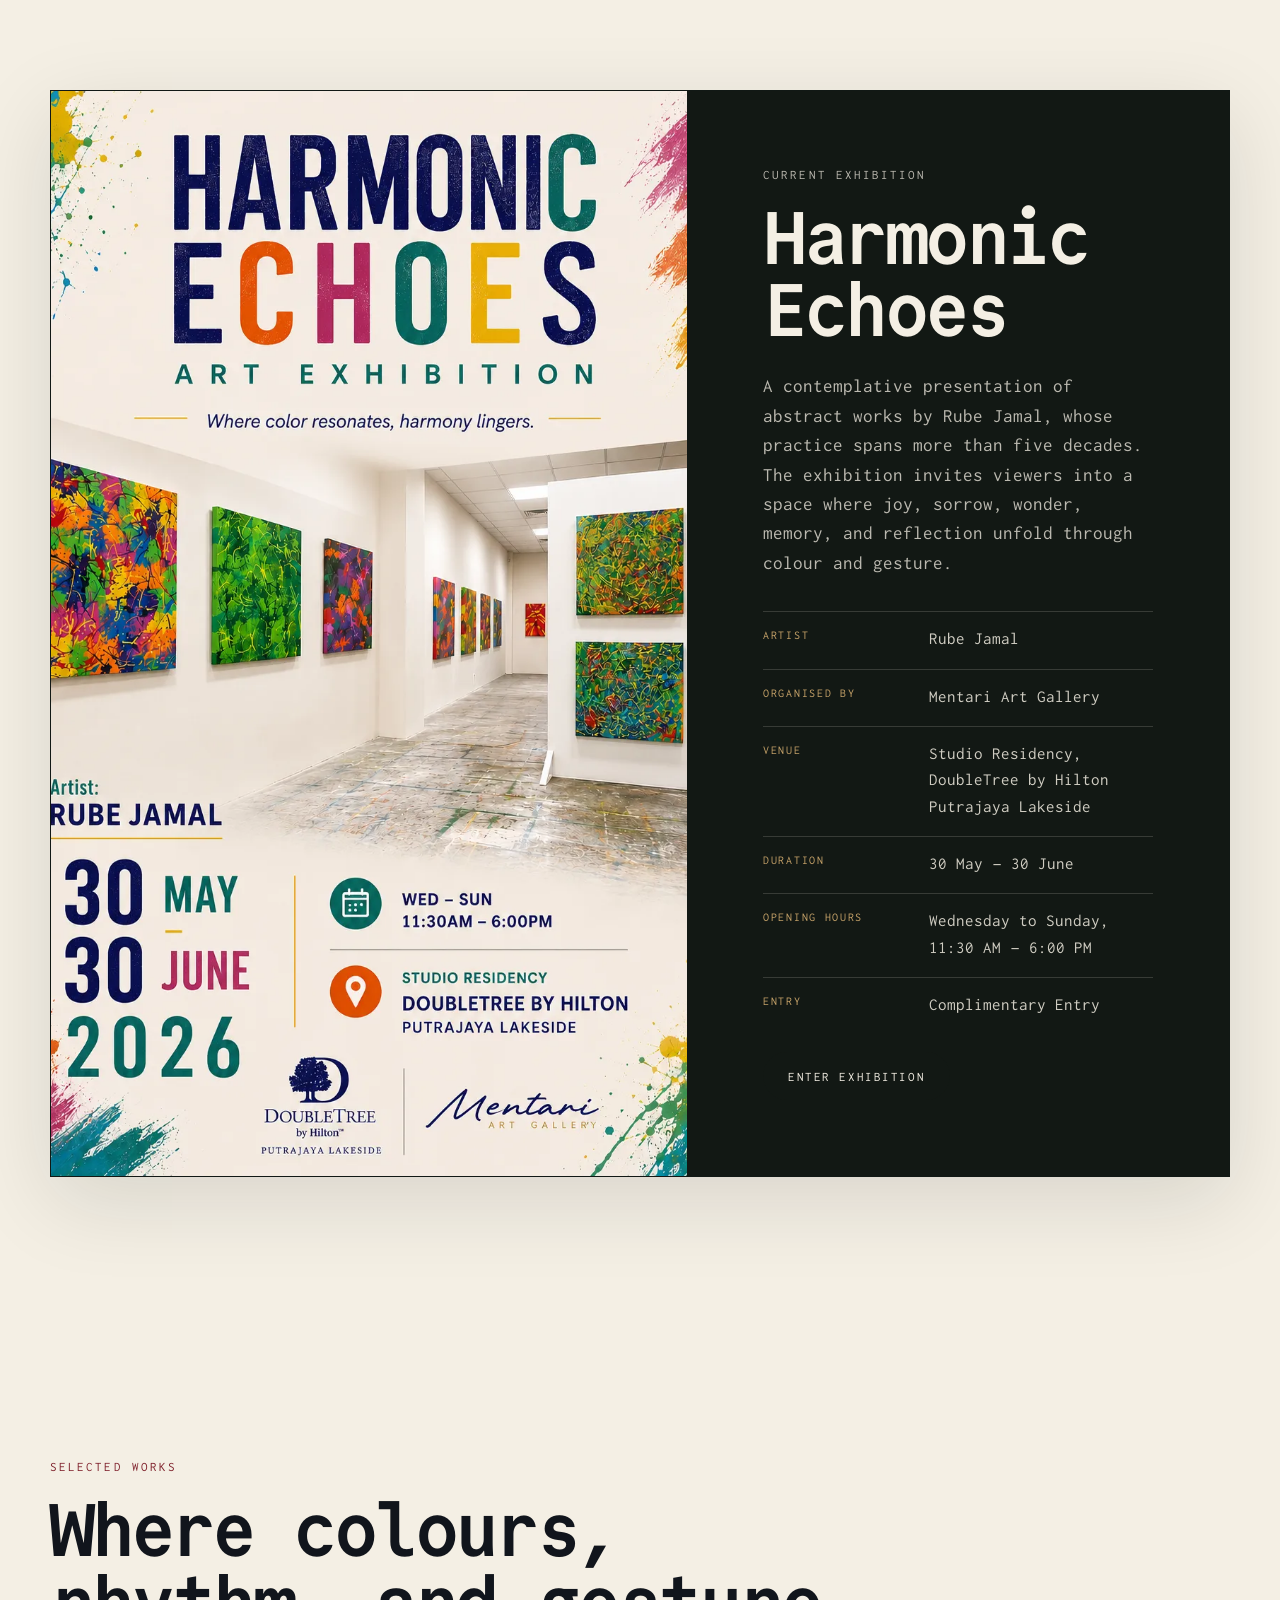
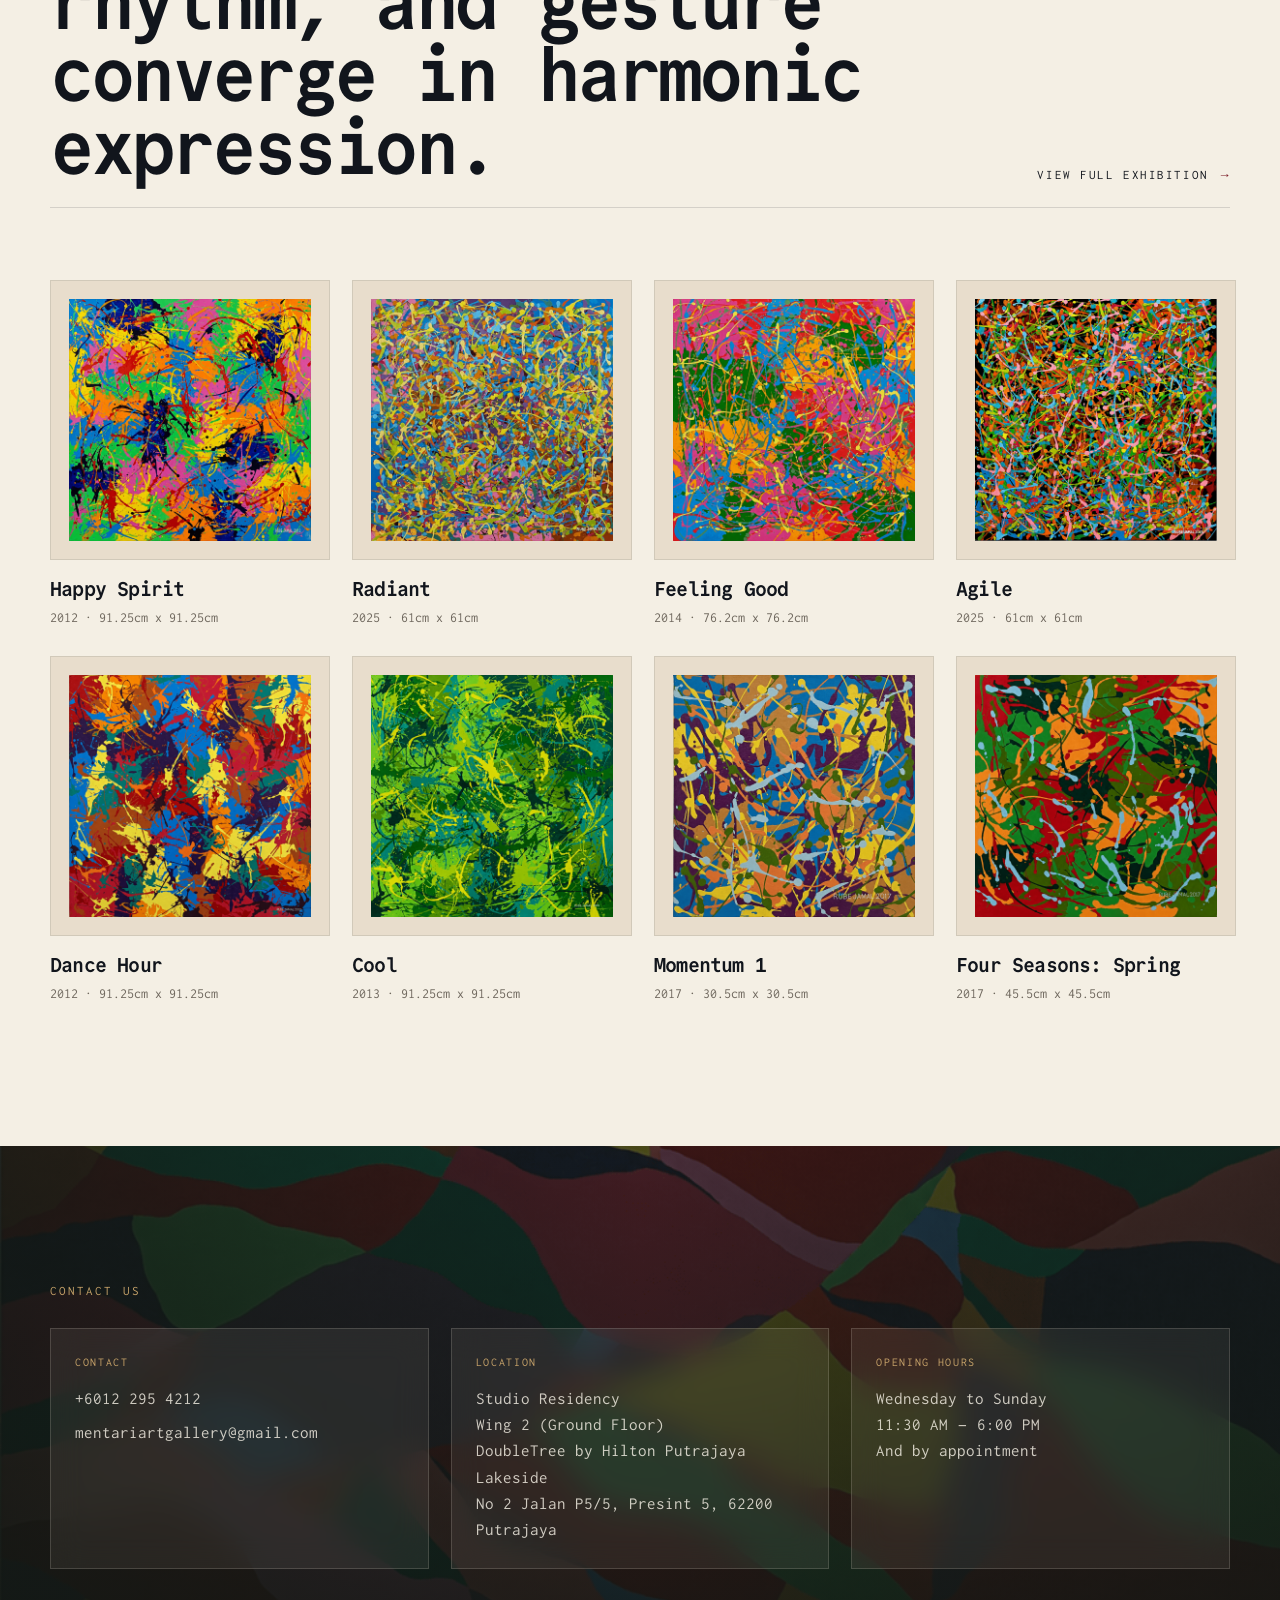
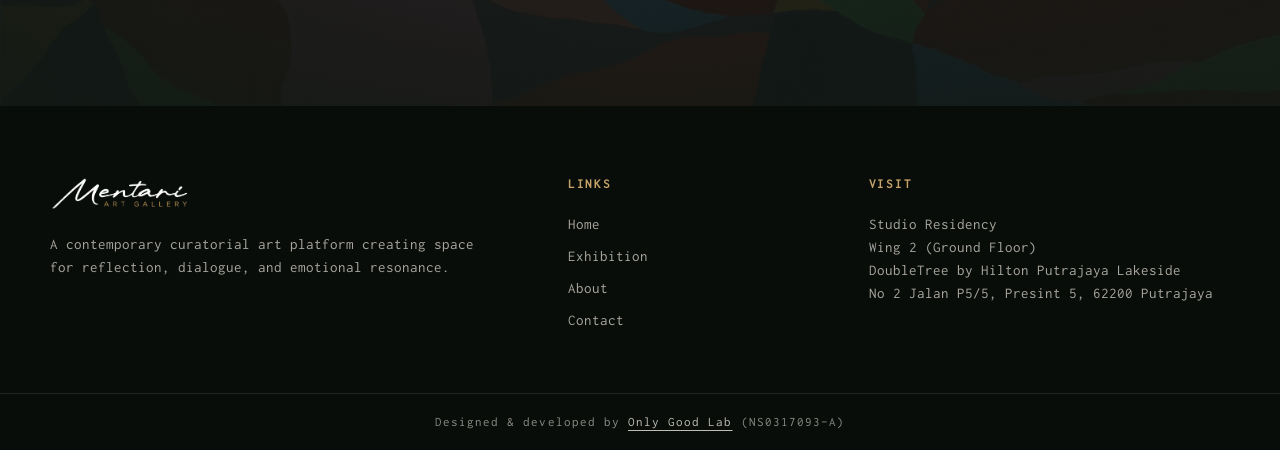
==== commit 13e7af5a: "Fix typo in gallery description paragraph" ====
--- a/index.html
+++ b/index.html
@@ -65,7 +65,7 @@
         </div>
 
         <div class="editorial-copy reveal">
-          <p> m             Mentari Art Gallery by Alami Mentari Resources (LA0089783‑V) is a contemporary curatorial art platform dedicated to presenting and supporting Malaysian emerging and established artists through meaningful visual and spatial experiences.
+          <p>Mentari Art Gallery by Alami Mentari Resources (LA0089783‑V) is a contemporary curatorial art platform dedicated to presenting and supporting Malaysian emerging and established artists through meaningful visual and spatial experiences.
 
           </p>
           <p>
